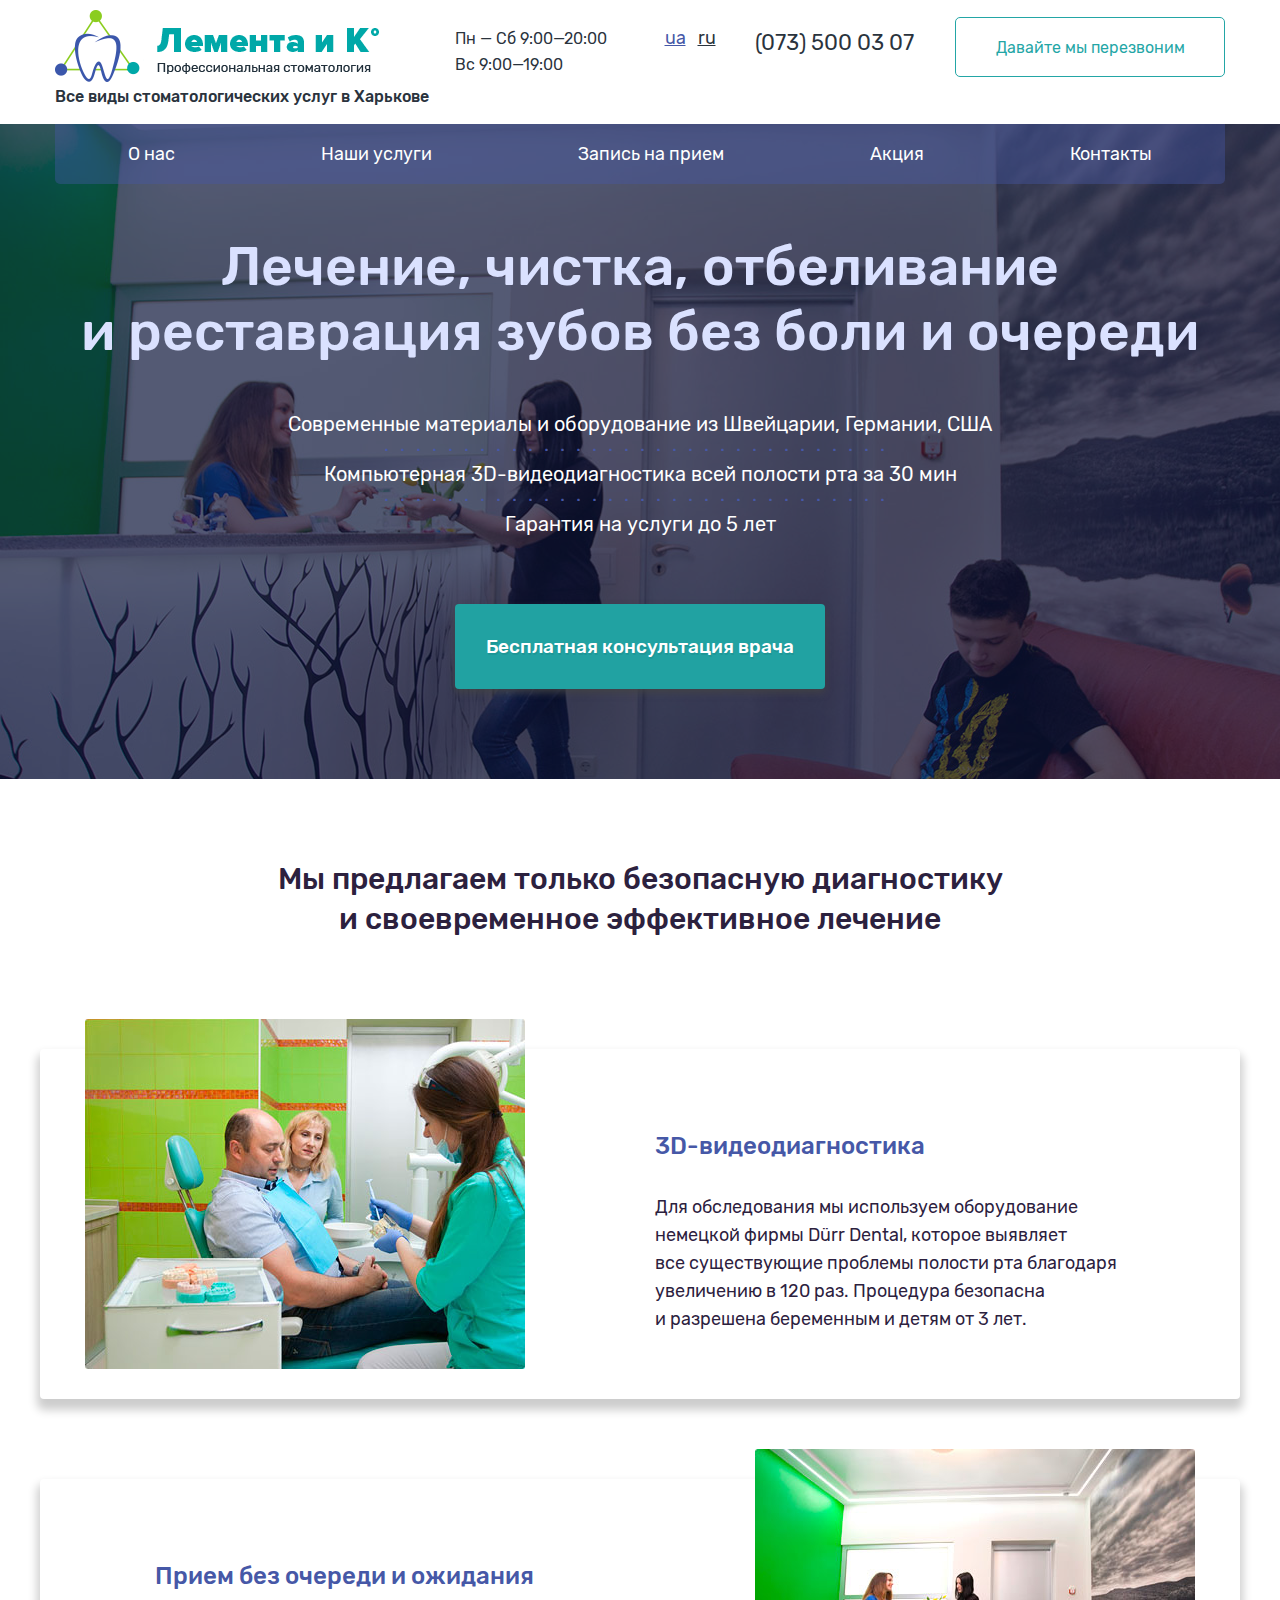
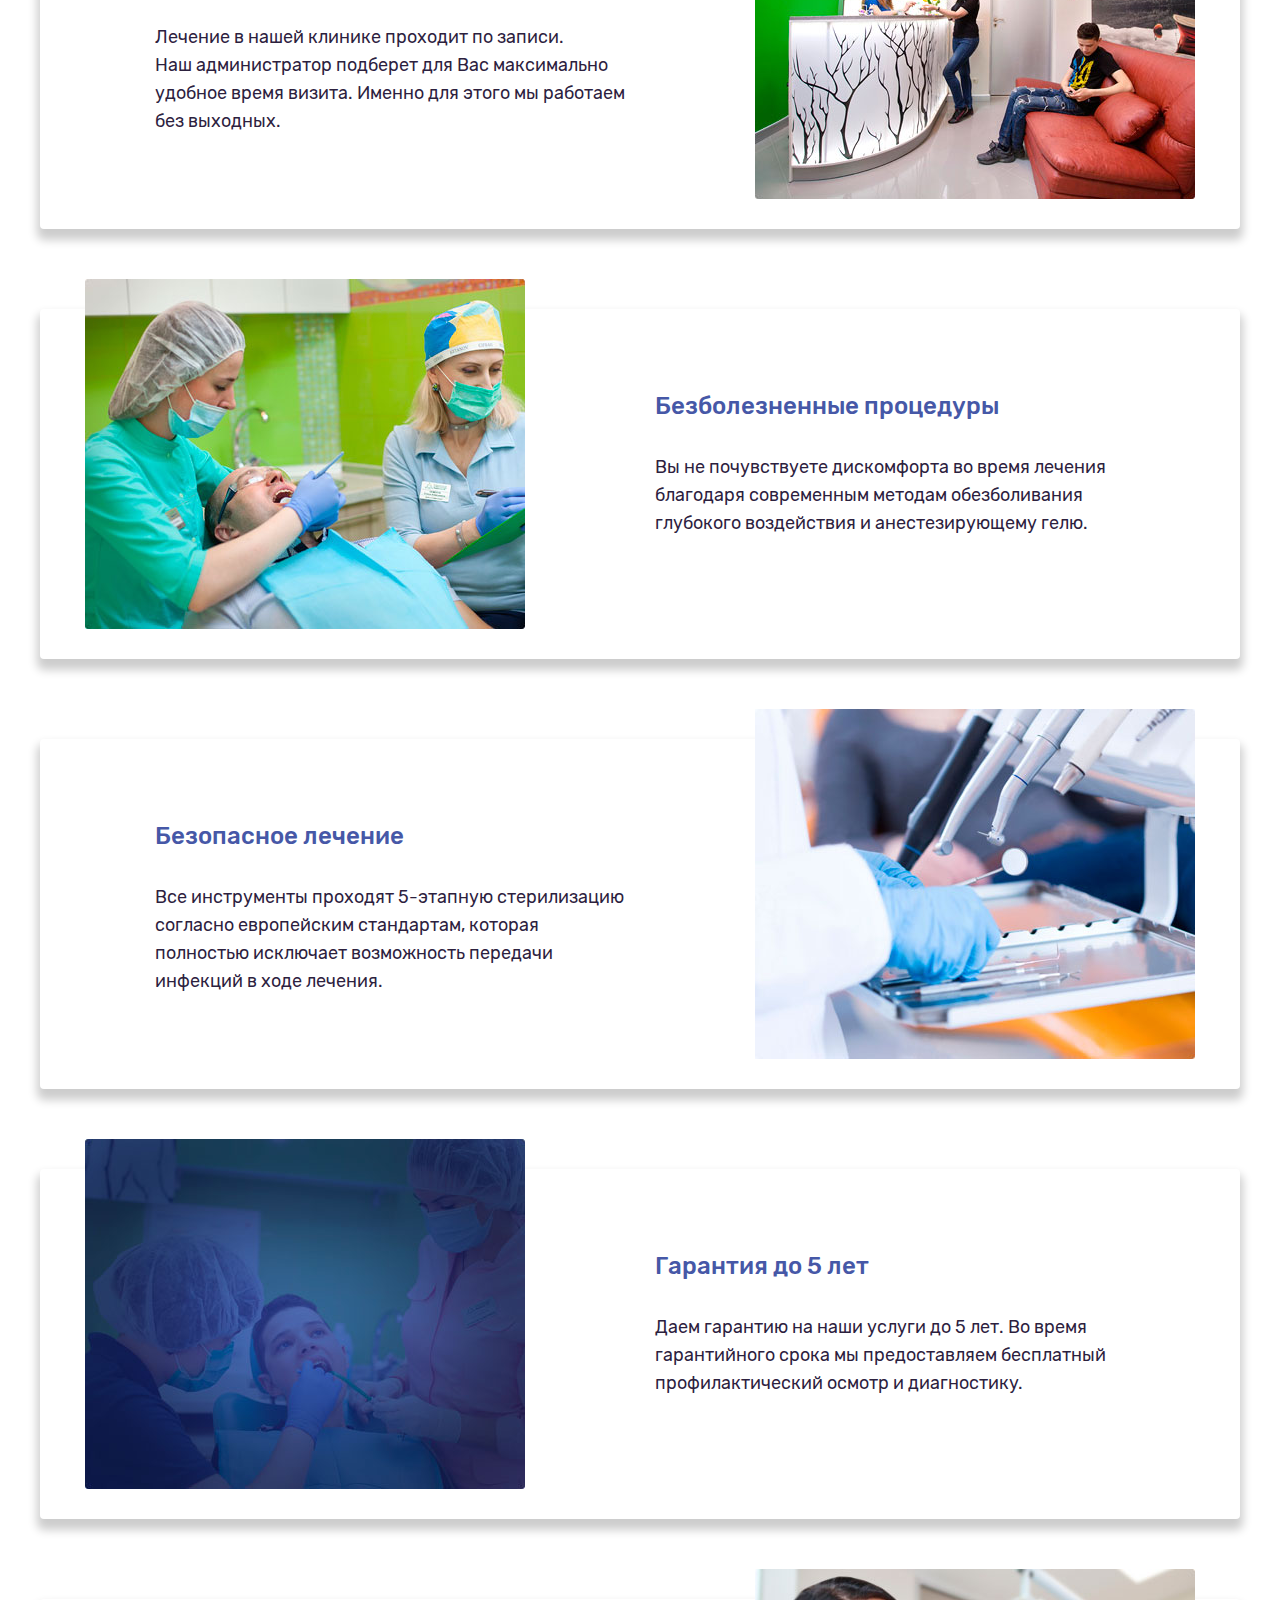
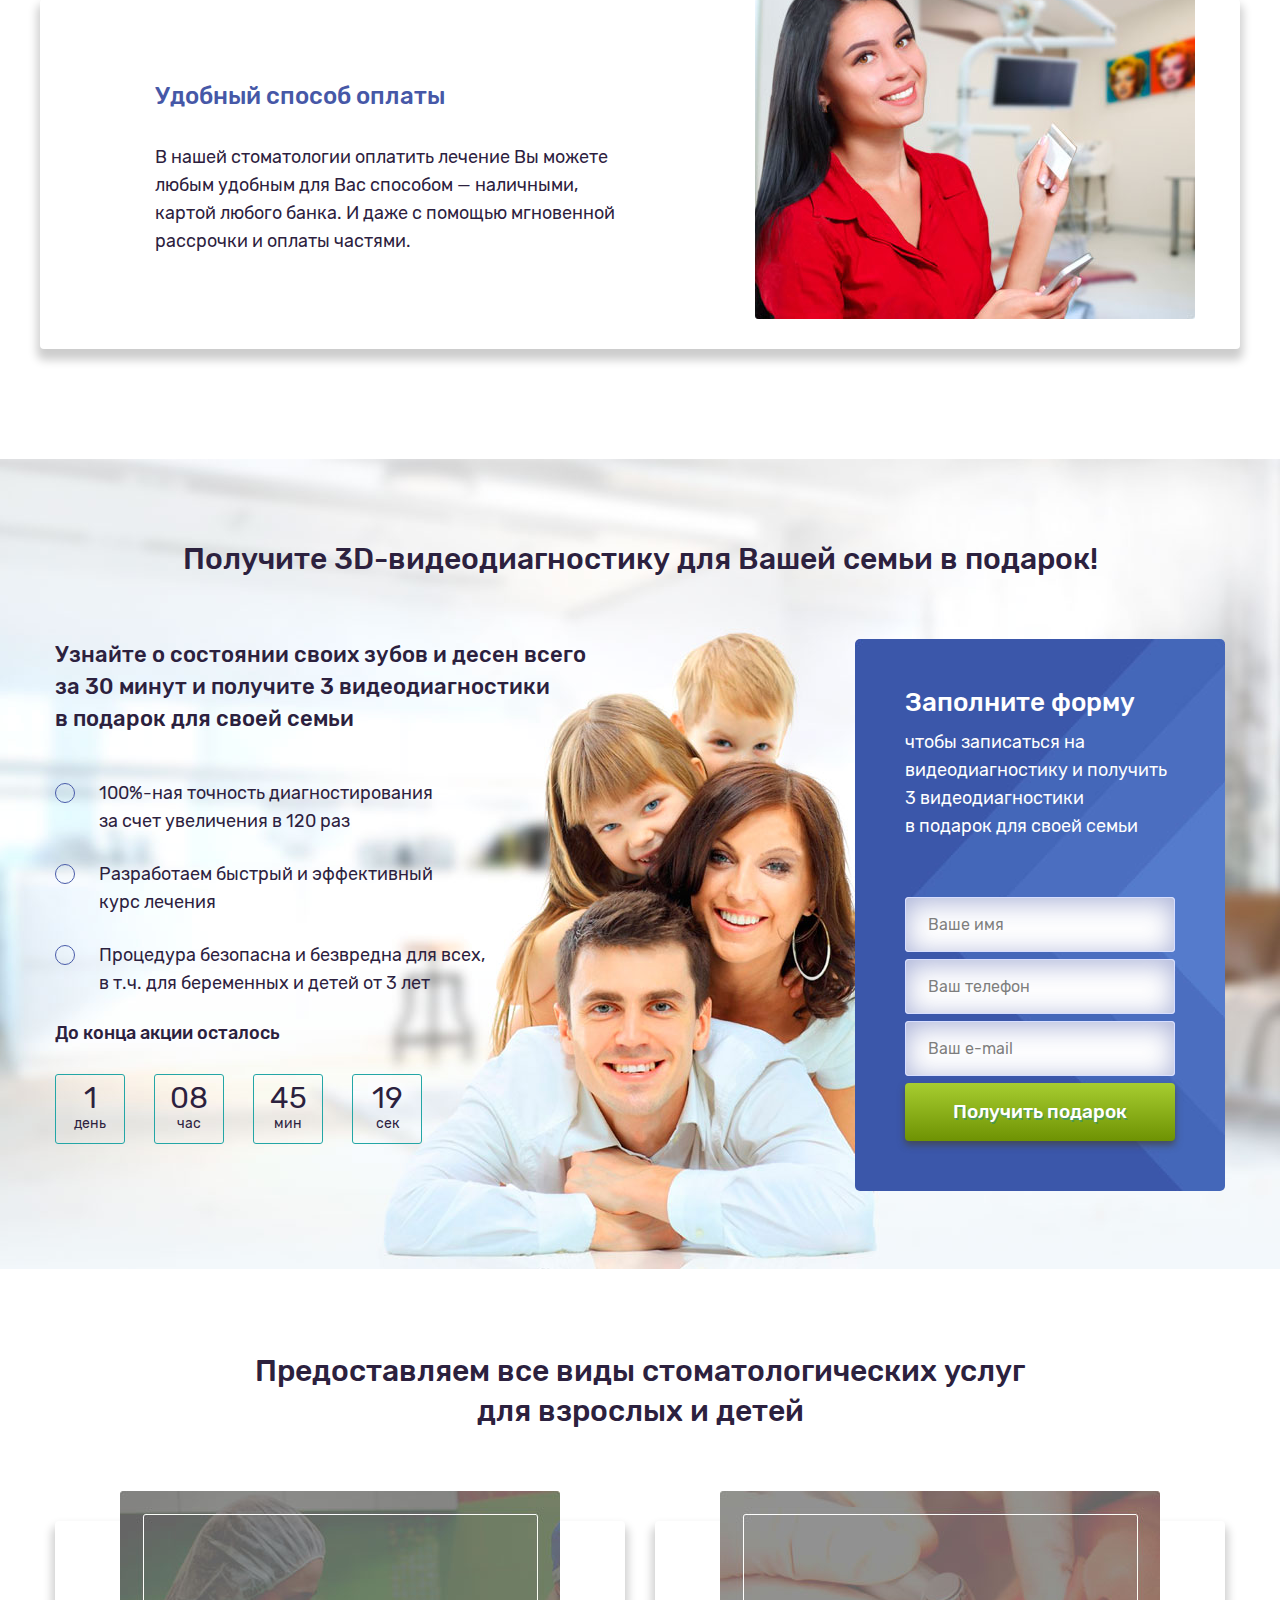
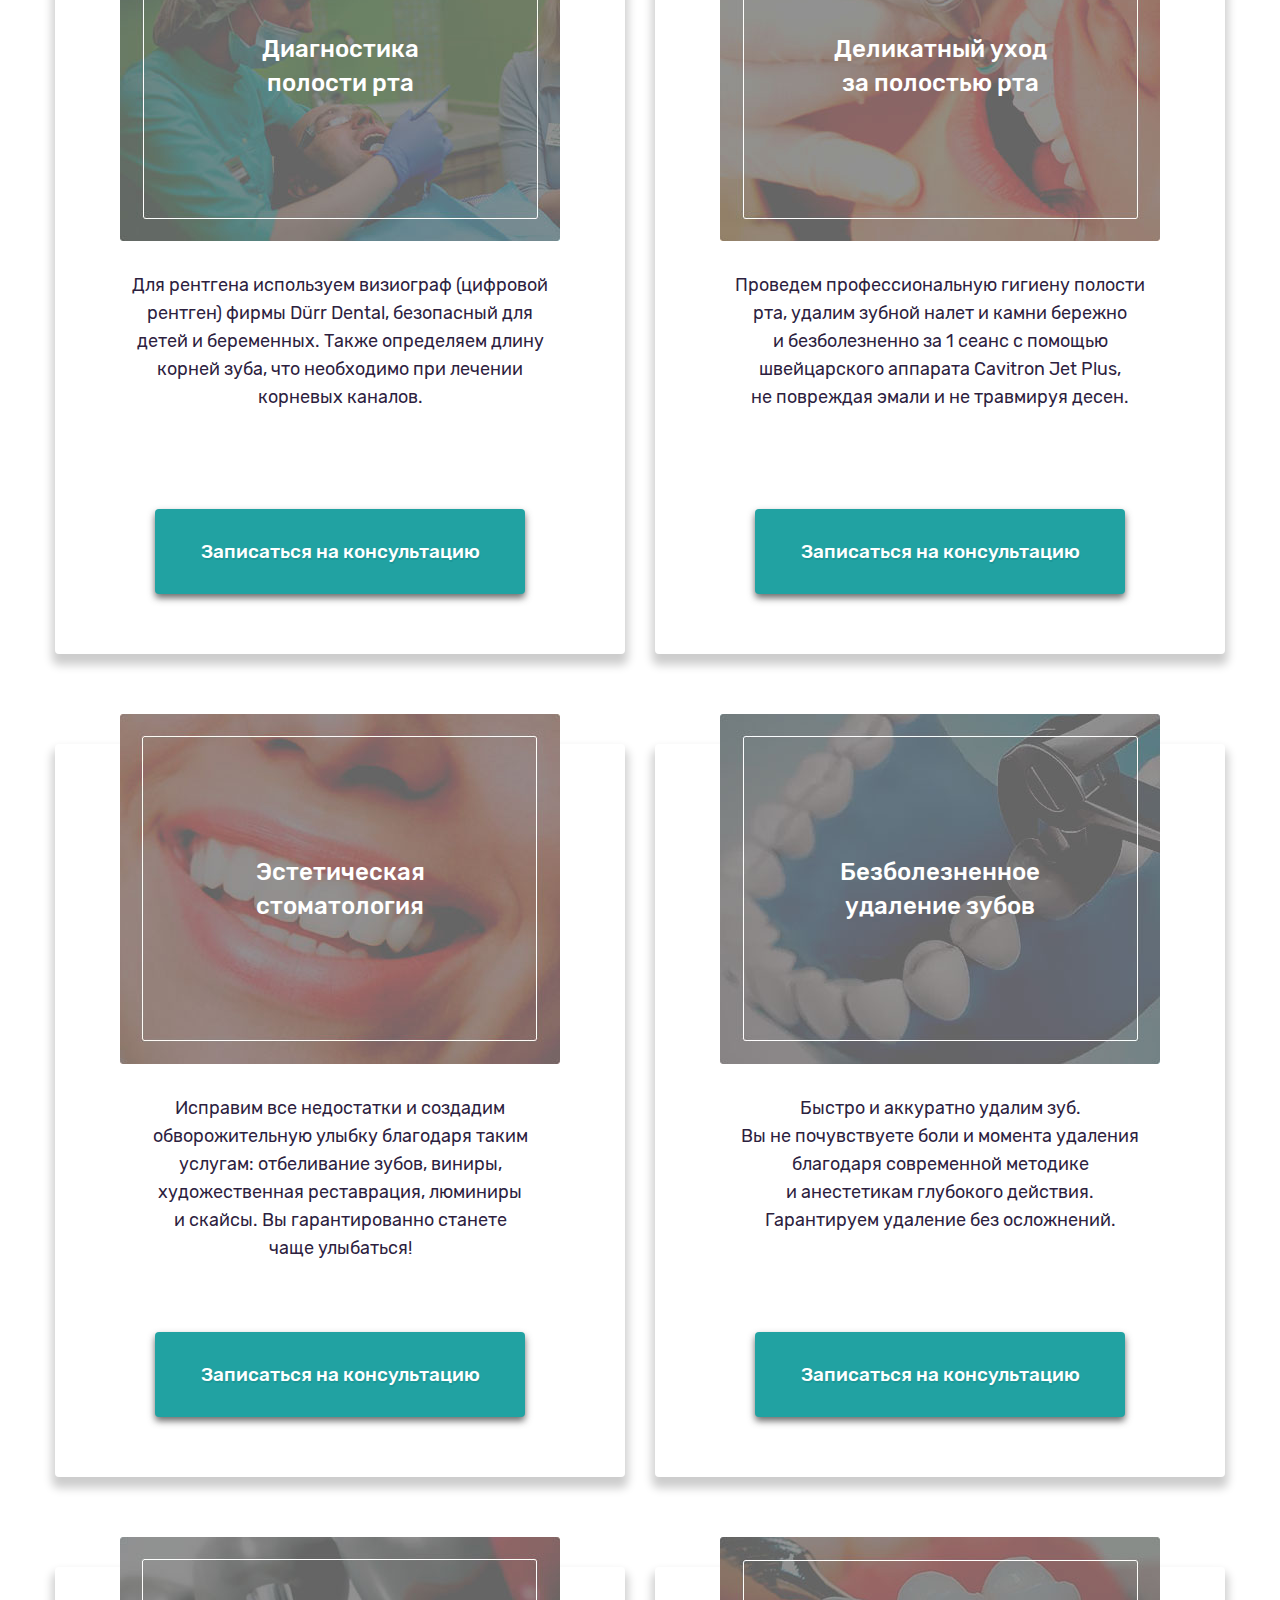
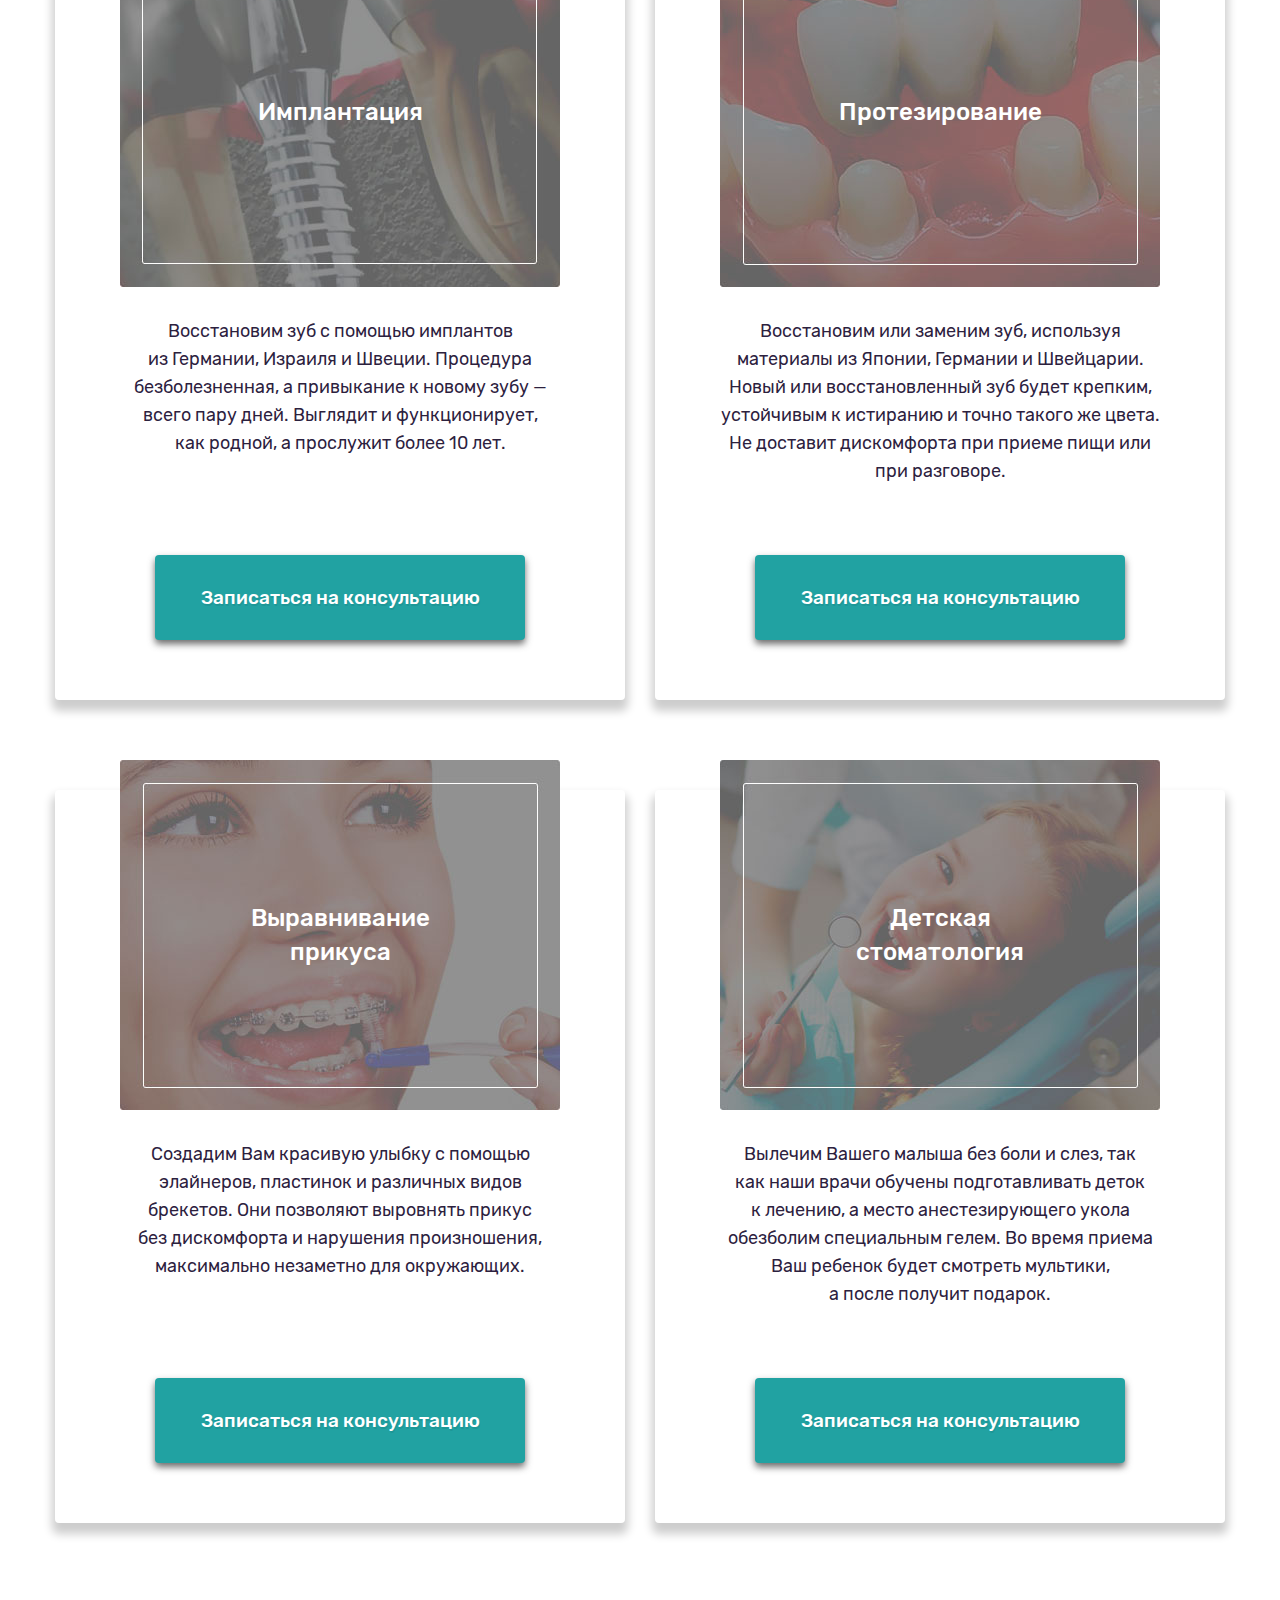
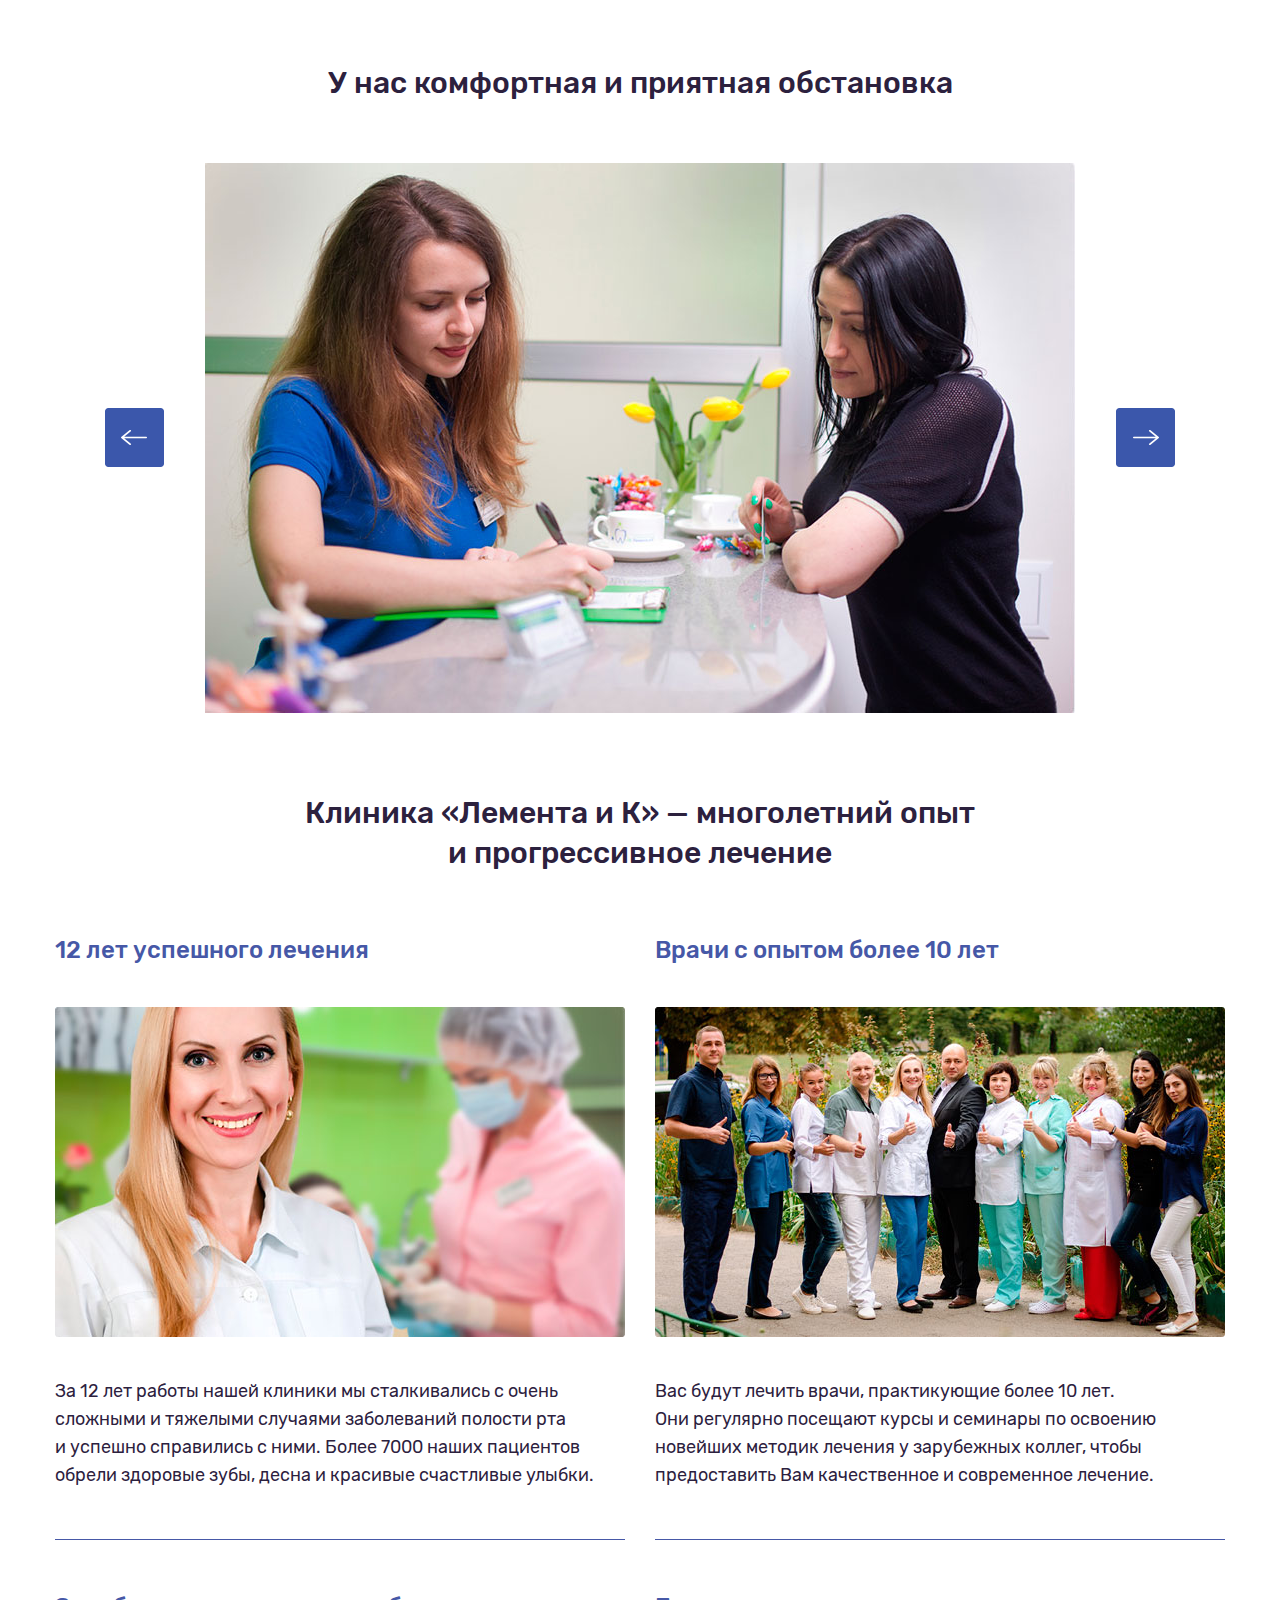
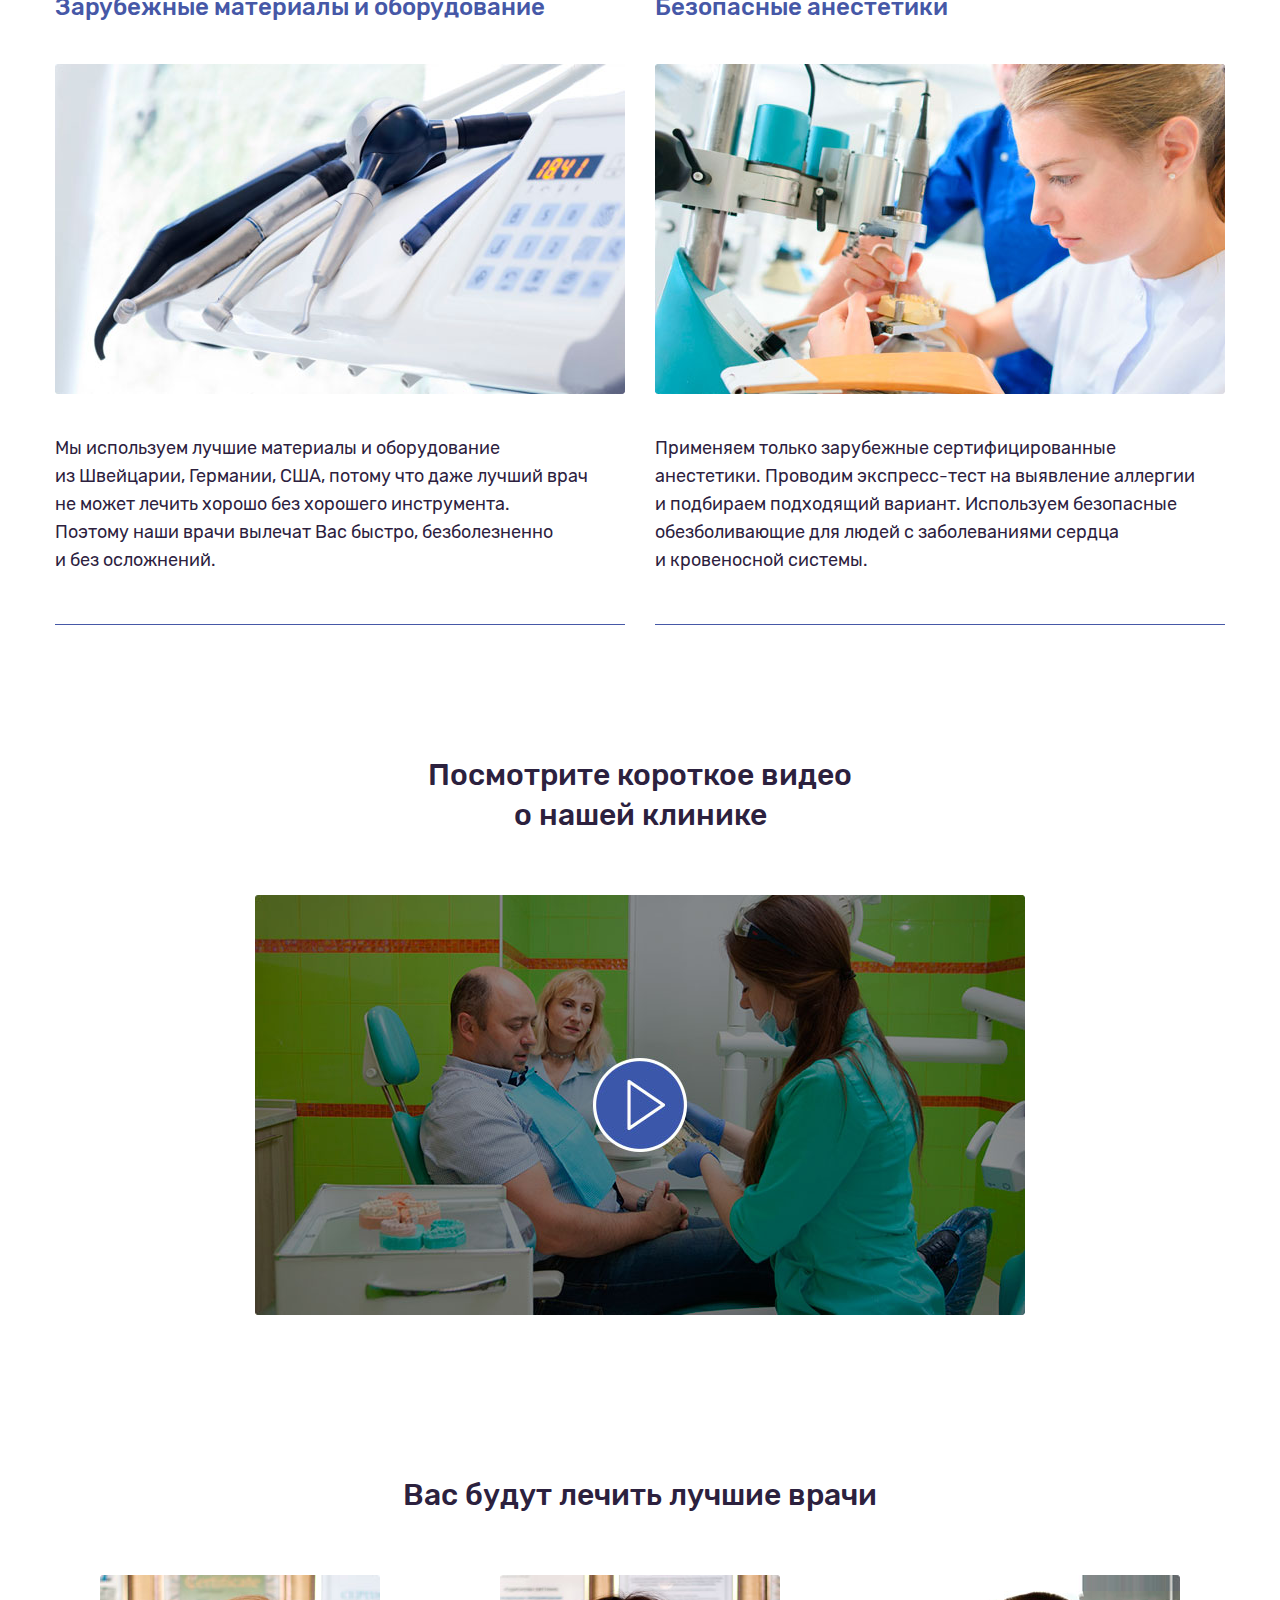
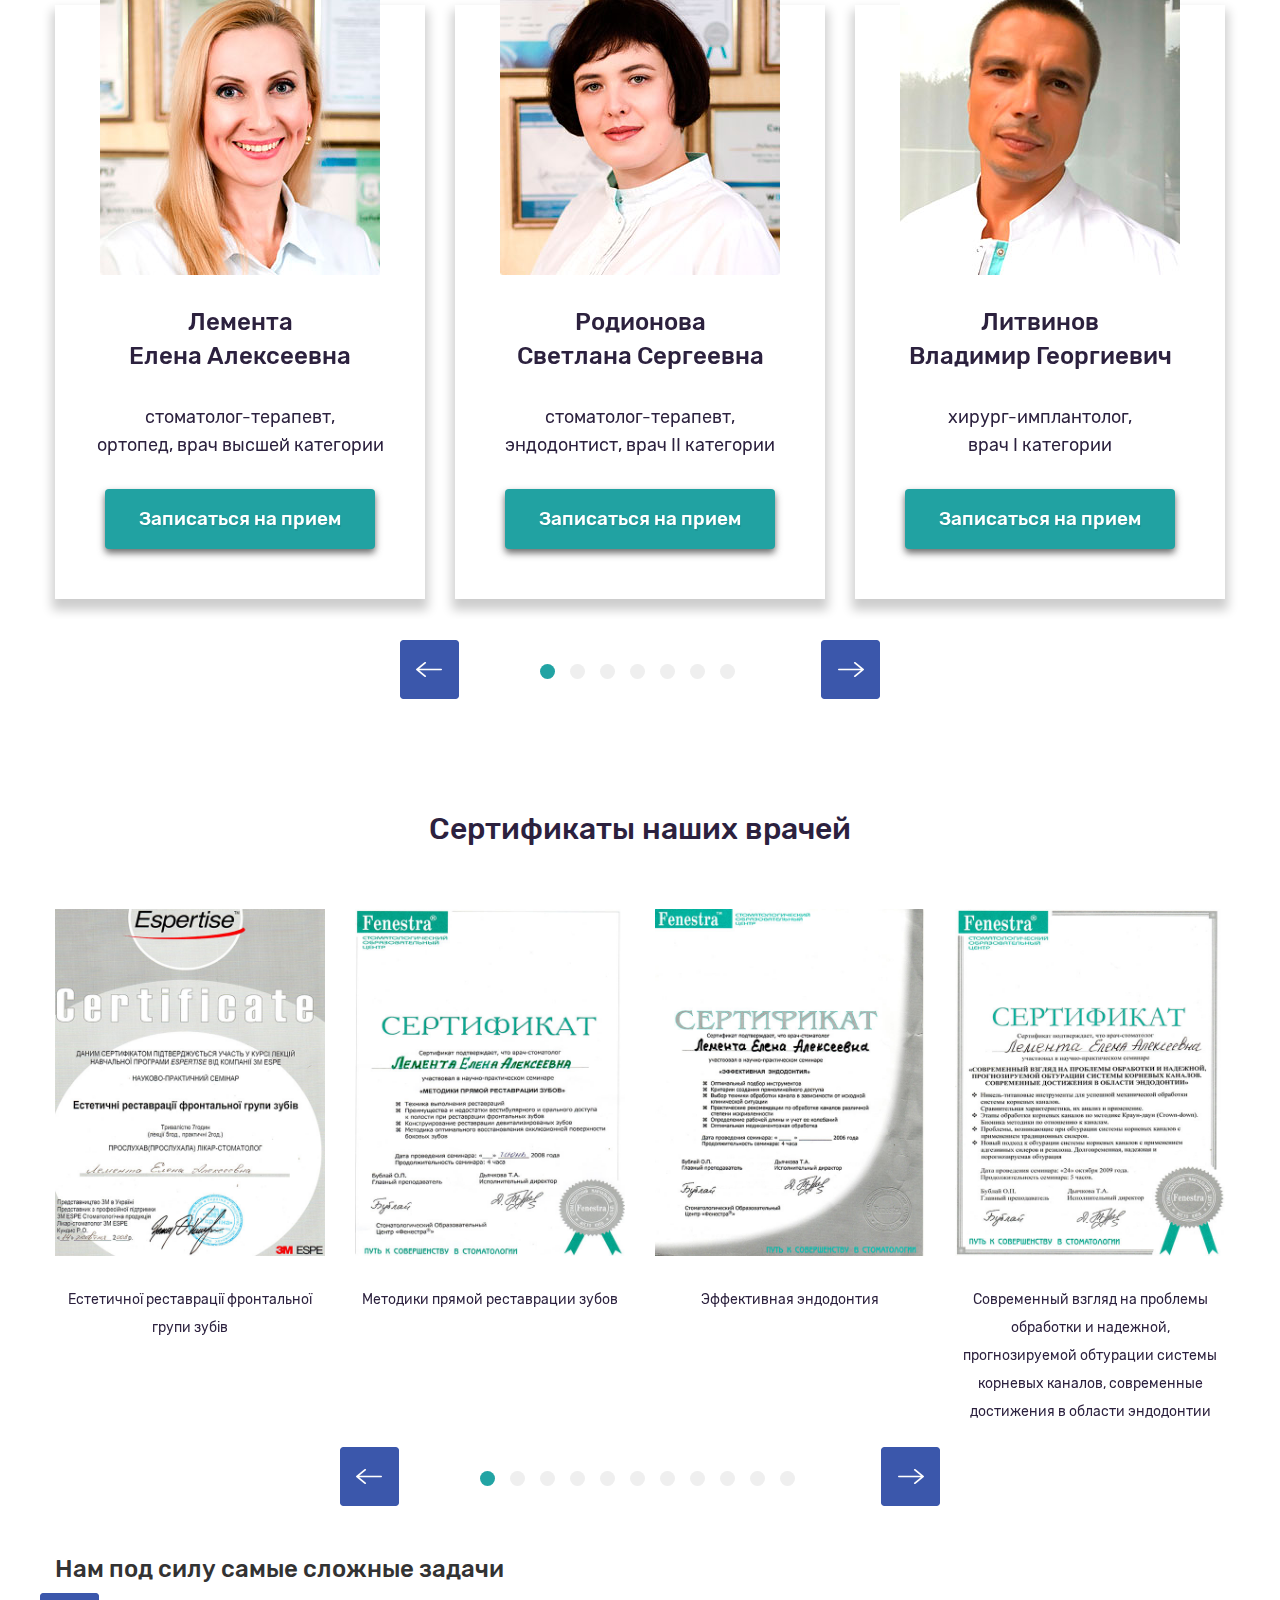
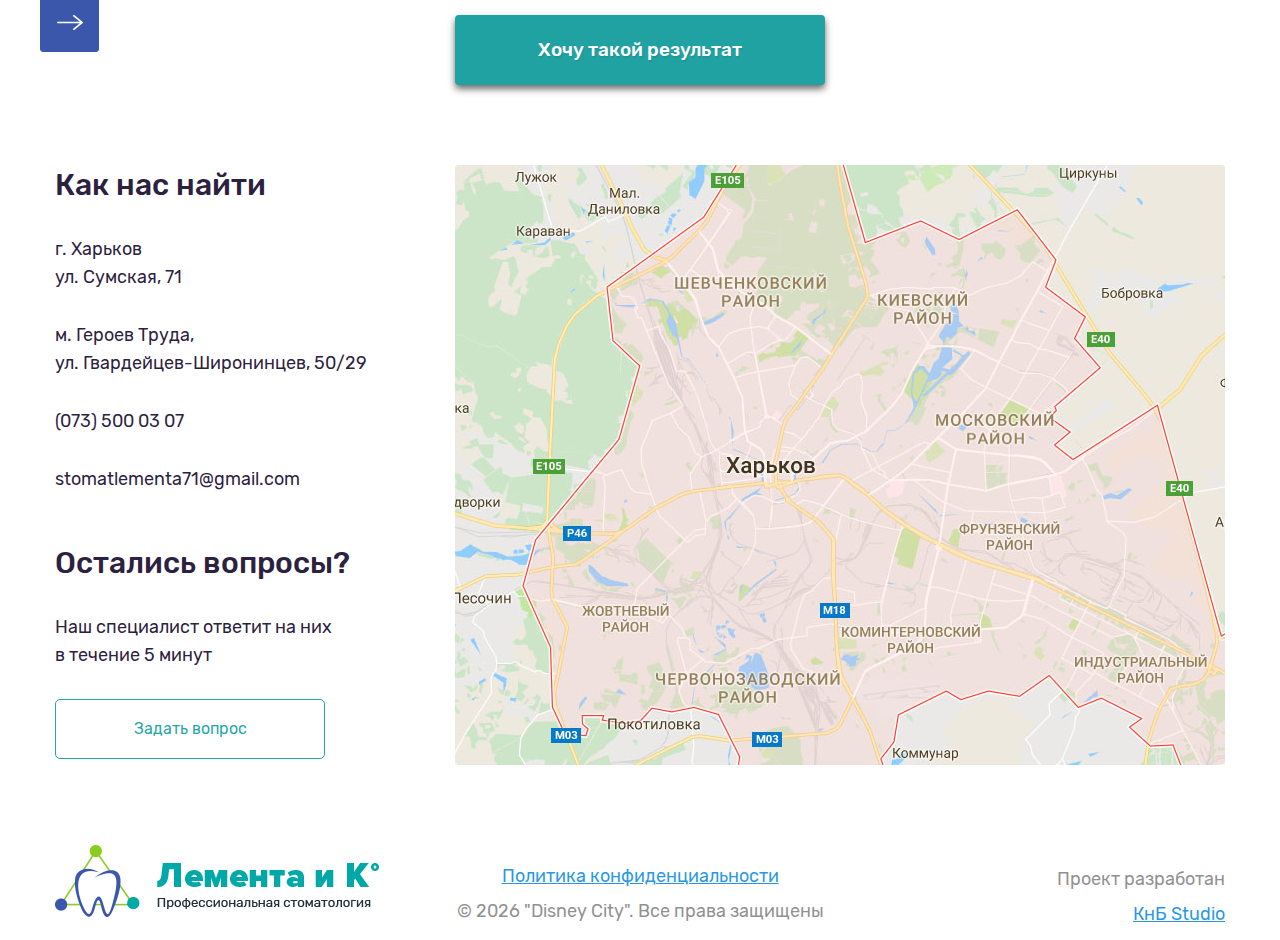
==== index.html @ 36f51f11 "first" ====
<!DOCTYPE html>
<html lang="ru">
<head>
	<meta charset="utf-8" />
	<title>Лемента и К° - Все виды стоматологических услуг в Харькове</title>
	<meta http-equiv="X-UA-Compatible" content="IE=edge" />
	<meta name="viewport" content="width=device-width, initial-scale=1, maximum-scale=1" />
	<link rel="stylesheet" href="libs/bootstrap/css/bootstrap.min.css">
	<link rel="icon" type="image/ico" href="fav.ico" />
	<script src="https://use.fontawesome.com/754c064b29.js"></script>
	<link rel="stylesheet" href="css/main.css" />
	<link rel="stylesheet" href="css/media.css" />
	<link rel="stylesheet" href="css/fonts.css" />
	<link rel="stylesheet" href="libs/animate/animate.min.css" />
	<link rel="stylesheet" href="libs/magnific-popup/magnific-popup.css" />
	<link rel="stylesheet" href="libs/slick/slick.css" />
	<link rel="stylesheet" href="libs/slick/slick-theme.css" />
</head>
<body>
	<!--BEGIN Header-->
	<header>
		<div class="container">
			<div class="row top_head">
				<div class="col-xs-4 col-sm-4 col-md-4 logo">
					<img src="img/logo.png" alt="">
				</div>
				<div class="col-xs-4 col-sm-3 col-md-2 work_time">
					Пн — Сб 9:00—20:00 <br>Вс 9:00—19:00 
				</div>
				<div class="col-sm-2 col-md-1 lang">
					<ul>
						<a href=""><li class="active_lang">ua</li></a>
						<a href=""><li>ru</li></a>
					</ul>
				</div>
				<div class="col-xs-4 col-md-2 col-sm-3 top_phone">
					<a href="tel:+380735000307">(073) 500 03 07</a>
				</div>
				<div class="col-md-3 top_btn hidden-sm hidden-xs">
					<a href="" class="popup"><button>Давайте мы перезвоним</button></a>
				</div>
			</div>
			<div class="row desc">
				<div class="col-md-6">
					Все виды стоматологических услуг в Харькове
				</div>
			</div>
		</div>

	</header>
	<main>
		<video autoplay loop muted src="video.mp4"></video>
		<div class="container">
			<ul class="menu">
				<a class="scroll" href="#offer"><li>О нас</li></a>
				<a class="scroll" href="#kind"><li>Наши услуги</li></a>
				<a class="scroll" href="#doctor"><li>Запись на прием</li></a>
				<a class="scroll" href="#share"><li>Акция</li></a>
				<a class="scroll" href="#contact"><li>Контакты</li></a>
			</ul>
			<div class="main_content">
				<h1>Лечение, чистка, отбеливание <br>и реставрация зубов без боли и очереди</h1>
				<ul class="trigger">
					<li>Современные материалы и оборудование из Швейцарии, Германии, США</li>
					<li>Компьютерная 3D-видеодиагностика всей полости рта за 30 мин</li>
					<li>Гарантия на услуги до 5 лет</li>
				</ul>
				<a href="#mainFormWrapper" class="main_form popup"><button class="main_btn">Бесплатная консультация врача</button></a>
			</div>
		</div>
	</main>

	<section id="offer" class="offer">
		<div class="container">
			<h3>Мы предлагаем только безопасную диагностику <br>и своевременное эффективное лечение</h3>
			<div class="row left_pict">
				<div class="col-sm-6 col-lg-5 offer_pict">
					<img src="img/offer_1.jpg" alt="">
				</div>
				<div class="col-sm-6 col-lg-5 col-lg-offset-1">
					<h4>3D-видеодиагностика</h4>
					<p>Для обследования мы используем оборудование немецкой фирмы Dürr Dental, которое выявляет <br>все существующие проблемы полости рта благодаря увеличению в 120 раз. Процедура безопасна <br>и разрешена беременным и детям от 3 лет.</p>
				</div>
			</div>
			<div class="row right_pict">
				<div class="col-sm-6 col-sm-push-6 col-sm-6 col-lg-5 col-lg-push-7 offer_pict">
					<img src="img/offer_2.jpg" alt="">
				</div>
				<div class="col-sm-6 col-sm-pull-6 col-lg-5 col-lg-pull-5 col-lg-offset-1">
					<h4>Прием без очереди и ожидания</h4>
					<p>Лечение в нашей клинике проходит по записи. <br>Наш администратор подберет для Вас максимально удобное время визита. Именно для этого мы работаем без выходных.</p>
				</div>
			</div>
			<div class="row left_pict">
				<div class="col-sm-6 col-lg-5 offer_pict">
					<img src="img/offer_3.jpg" alt="">
				</div>
				<div class="col-sm-6 col-lg-5 col-lg-offset-1">
					<h4>Безболезненные процедуры</h4>
					<p>Вы не почувствуете дискомфорта во время лечения благодаря современным методам обезболивания глубокого воздействия и анестезирующему гелю.</p>
				</div>
			</div>
			<div class="row right_pict">
				<div class="col-sm-6 col-sm-push-6 col-lg-5 col-lg-push-7 offer_pict">
					<img src="img/offer_4.jpg" alt="">
				</div>
				<div class="col-sm-6 col-sm-pull-6 col-lg-5 col-lg-pull-5 col-lg-offset-1">
					<h4>Безопасное лечение</h4>
					<p>Все инструменты проходят 5-этапную стерилизацию согласно европейским стандартам, которая полностью исключает возможность передачи инфекций в ходе лечения.</p>
				</div>
			</div>
			<div class="row left_pict">
				<div class="col-sm-6 col-lg-5 offer_pict">
					<img src="img/offer_5.jpg" alt="">
				</div>
				<div class="col-sm-6 col-lg-5 col-lg-offset-1">
					<h4>Гарантия до 5 лет</h4>
					<p>Даем гарантию на наши услуги до 5 лет. Во время гарантийного срока мы предоставляем бесплатный профилактический осмотр и диагностику.</p>
				</div>
			</div>
			<div class="row right_pict">
				<div class="col-sm-6 col-sm-push-6 col-lg-5 col-lg-push-7 offer_pict">
					<img src="img/offer_6.jpg" alt="">
				</div>
				<div class="col-sm-6 col-sm-pull-6 col-lg-5 col-lg-pull-5 col-lg-offset-1">
					<h4>Удобный способ оплаты</h4>
					<p>В нашей стоматологии оплатить лечение Вы можете любым удобным для Вас способом — наличными, картой любого банка. И даже с помощью мгновенной рассрочки и оплаты частями.</p>
				</div>
			</div>
		</div>
	</section>

	<section id="share" class="share">
		<div class="container">
			<h3>Получите 3D-видеодиагностику для Вашей семьи в подарок!</h3>
			<div class="row">
				<div class="col-md-6 left_form">
					<p class="share_head">Узнайте о состоянии своих зубов и десен всего <br>за 30 минут и получите 3 видеодиагностики <br>в подарок для своей семьи</p>
					<ul>
						<li>100%-ная точность диагностирования <br>за счет увеличения в 120 раз</li>
						<li>Разработаем быстрый и эффективный <br>курс лечения</li>
						<li>Процедура безопасна и безвредна для всех, <br>в т.ч. для беременных и детей от 3 лет</li>
					</ul>
					<span class="counter_header">До конца акции осталось</span>
					<!-- <div class="counter_desktop hidden-sm hidden-xs">
						<script src="http://megatimer.ru/s/4831eac850d5a05e0f54c5df52b7be4e.js"></script>
					</div>
					<div class="counter_mobile hidden-md hidden-lg">
						<script src="http://megatimer.ru/s/e3e92cdd32fdc5523bb158ba42277057.js"></script>
					</div> -->
					<div class="timer">
                        <span class="timer__item">
                            <span id="days" class="big-numb-time"></span><br>
                        <span class="timer-text">день</span>
                        </span>
                        <span class="timer-col timer__item">
                             <span id="hours" class="big-numb-time"></span><br>
                        <span class="timer-text">час</span>
                        </span>
                        <span class="timer-col timer__item">
                            <span id="minutes" class="big-numb-time"></span><br>
                        <span class="timer-text">мин</span>
                        </span>
                        <span class="timer-col timer__item">
                            <span id="seconds" class="big-numb-time"></span><br>
                        <span class="timer-text">сек</span>
                        </span>
                    </div>
				</div>
				<div class="col-md-6 col-lg-offset-2 col-lg-4 hidden-sm hidden-xs">
					<div id="topFormMobile" class="form_wrapper">
						<h6>Заполните форму</h6>
						<p>чтобы записаться на видеодиагностику и получить 3 видеодиагностики <br>
в подарок для своей семьи</p>
						<form method="post" class="form" id="topForm" action="mail.php">
							<input type="hidden" name="whatform" value="Форма - Давайте мы перезвоним" />
							<input type="text" name="name" placeholder="Ваше имя" />
							<input type="tel" name="phone" class="phone" placeholder="Ваш телефон" />
							<input type="email" name="email" placeholder="Ваш e-mail" />
							<button class="main_btn2">Получить подарок</button>
						</form>
					</div>
				</div>
				<a href="#topFormMobile" class="popup hidden-md hidden-lg"><button class="mob main_btn2">Получить подарок</button></a>
			</div>
		</div>
	</section>

	<section id="kind" class="kind">
		<div class="container">
			<h3>Предоставляем все виды стоматологических услуг <br>для взрослых и детей</h3>
			<div class="row">
				<div class="col-sm-6">
					<div class="kind_item">
						<div class="img_wrapper">
							<h4><span>Диагностика <br>полости рта</span></h4>
							<img src="img/kind_1.jpg" alt="">
						</div>
						<p>Для рентгена используем визиограф (цифровой рентген) фирмы Dürr Dental, безопасный для детей и беременных. Также определяем длину корней зуба, что необходимо при лечении корневых каналов.</p>
						<a href="#kind1FormWrapper" class="popup"><button class="main_btn">Записаться на консультацию</button></a>
					</div>
				</div>
				<div class="col-sm-6">
					<div class="kind_item">
						<div class="img_wrapper">
							<h4><span>Деликатный уход <br>за полостью рта</span></h4>
							<img src="img/kind_2.jpg" alt="">
						</div>
						<p>Проведем профессиональную гигиену полости рта, удалим зубной налет и камни бережно <br>и безболезненно за 1 сеанс с помощью швейцарского аппарата Cavitron Jet Plus, <br>не повреждая эмали и не травмируя десен.</p>
						<a href="#kind2#kind1FormWrapperFormWrapper" class="popup"><button class="main_btn">Записаться на консультацию</button></a>
					</div>
				</div>
			</div>
			<div class="row">
				<div class="col-sm-6">
					<div class="kind_item">
						<div class="img_wrapper">
							<h4><span>Эстетическая <br>стоматология</span></h4>
							<img src="img/kind_3.jpg" alt="">
						</div>
						<p>Исправим все недостатки и создадим обворожительную улыбку благодаря таким услугам: отбеливание зубов, виниры, художественная реставрация, люминиры <br>и скайсы. Вы гарантированно станете <br>чаще улыбаться!</p>
						<a href="#kind3FormWrapper" class="popup"><button class="main_btn">Записаться на консультацию</button></a>
					</div>
				</div>
				<div class="col-sm-6">
					<div class="kind_item">
						<div class="img_wrapper">
							<h4><span>Безболезненное <br>удаление зубов</span></h4>
							<img src="img/kind_4.jpg" alt="">
						</div>
						<p>Быстро и аккуратно удалим зуб. <br>Вы не почувствуете боли и момента удаления благодаря современной методике <br>и анестетикам глубокого действия. <br>Гарантируем удаление без осложнений.</p>
						<a href="#kind4FormWrapper" class="popup"><button class="main_btn">Записаться на консультацию</button></a>
					</div>
				</div>
			</div>
			<div class="row">
				<div class="col-sm-6">
					<div class="kind_item">
						<div class="img_wrapper">
							<h4><span>Имплантация</span></h4>
							<img src="img/kind_5.jpg" alt="">
						</div>
						<p>Восстановим зуб с помощью имплантов <br>из Германии, Израиля и Швеции. Процедура безболезненная, а привыкание к новому зубу — всего пару дней. Выглядит и функционирует, <br>как родной, а прослужит более 10 лет.</p>
						<a href="#kind5FormWrapper" class="popup"><button class="main_btn">Записаться на консультацию</button></a>
					</div>
				</div>
				<div class="col-sm-6">
					<div class="kind_item">
						<div class="img_wrapper">
							<h4><span>Протезирование</span></h4>
							<img src="img/kind_6.jpg" alt="">
						</div>
						<p>Восстановим или заменим зуб, используя материалы
из Японии, Германии и Швейцарии. Новый или восстановленный зуб будет крепким, устойчивым
к истиранию и точно такого же цвета. Не доставит дискомфорта при приеме пищи или при разговоре.</p>
						<a href="#kind6FormWrapper" class="popup"><button class="main_btn">Записаться на консультацию</button></a>
					</div>
				</div>
			</div>
			<div class="row">
				<div class="col-sm-6">
					<div class="kind_item">
						<div class="img_wrapper">
							<h4><span>Выравнивание <br>прикуса</span></h4>
							<img src="img/kind_7.jpg" alt="">
						</div>
						<p>Создадим Вам красивую улыбку с помощью элайнеров, пластинок и различных видов брекетов. Они позволяют выровнять прикус <br>без дискомфорта и нарушения произношения, максимально незаметно для окружающих.</p>
						<a href="#kind7FormWrapper" class="popup"><button class="main_btn">Записаться на консультацию</button></a>
					</div>
				</div>
				<div class="col-sm-6">
					<div class="kind_item">
						<div class="img_wrapper">
							<h4><span>Детская <br>стоматология</span></h4>
							<img src="img/kind_8.jpg" alt="">
						</div>
						<p>Вылечим Вашего малыша без боли и слез, так <br>как наши врачи обучены подготавливать деток <br>к лечению, а место анестезирующего укола обезболим специальным гелем. Во время приема Ваш ребенок будет смотреть мультики, <br>а после получит подарок.</p>
						<a href="#kind8FormWrapper" class="popup"><button class="main_btn">Записаться на консультацию</button></a>
					</div>
				</div>
			</div>
		</div>
	</section>
	
	<section class="photo">
		<div class="container">
			<h3>У нас комфортная и приятная обстановка</h3>
				<div class="slider_wrapper">
					<div class="prev photo_prev"></div>
					<div class="next photo_next"></div>
					<div class="photo_slider">
						<div class="photo_item">
							<img src="img/photo_1.jpg" alt="">
						</div>
						<div class="photo_item">
							<img src="img/photo_1.jpg" alt="">
						</div>
					</div>
				</div>
		</div>
	</section>

	<section class="exp">
		<div class="container">
			<h3>Клиника «Лемента и К» — многолетний опыт <br>и прогрессивное лечение</h3>
			<div class="row">
				<div class="col-sm-6">
					<div class="exp_item">
						<h4>12 лет успешного лечения</h4>
						<img src="img/exp_1.jpg" alt="">
						<p>За 12 лет работы нашей клиники мы сталкивались с очень сложными и тяжелыми случаями заболеваний полости рта <br>и успешно справились с ними. Более 7000 наших пациентов обрели здоровые зубы, десна и красивые счастливые улыбки.</p>
					</div>
				</div>
				<div class="col-sm-6">
					<div class="exp_item">
						<h4>Врачи с опытом более 10 лет</h4>
						<img src="img/exp_2.jpg" alt="">
						<p>Вас будут лечить врачи, практикующие более 10 лет. <br>Они регулярно посещают курсы и семинары по освоению новейших методик лечения у зарубежных коллег, чтобы предоставить Вам качественное и современное лечение.</p>
					</div>
				</div>
			</div>
			<div class="row">
				<div class="col-sm-6">
					<div class="exp_item">
						<h4>Зарубежные материалы и оборудование</h4>
						<img src="img/exp_3.jpg" alt="">
						<p>Мы используем лучшие материалы и оборудование <br>из Швейцарии, Германии, США, потому что даже лучший врач <br>не может лечить хорошо без хорошего инструмента. <br>Поэтому наши врачи вылечат Вас быстро, безболезненно <br>и без осложнений.</p>
					</div>
				</div>
				<div class="col-sm-6">
					<div class="exp_item">
						<h4>Безопасные анестетики</h4>
						<img src="img/exp_4.jpg" alt="">
						<p>Применяем только зарубежные сертифицированные анестетики. Проводим экспресс-тест на выявление аллергии <br>и подбираем подходящий вариант. Используем безопасные обезболивающие для людей с заболеваниями сердца <br>и кровеносной системы.</p>
					</div>
				</div>
			</div>
		</div>
	</section>

	<section class="video">
		<div class="container">
			<h3>Посмотрите короткое видео <br>о нашей клинике</h3>
			<img src="img/video.jpg" alt="">
		</div>
	</section>

	<section id="doctor" class="doctor">
		<div class="container">
			<h3>Вас будут лечить лучшие врачи</h3>
			<div class="row">
				<div class="slider_wrapper">
					<div class="prev doctor_prev"></div>
					<div class="next doctor_next"></div>
					<div class="doctor_slider">
						<div class="col-sm-4">
							<div class="doctor_item">
								<img src="img/doctor_1.jpg" alt="">
								<h4>Лемента <br>Елена Алексеевна</h4>
								<p>стоматолог-терапевт, <br>ортопед, врач высшей категории</p>
								<a href="#doctor1FormWrapper" class="popup"><button class="main_btn">Записаться на прием</button></a>
							</div>
						</div>
						<div class="col-sm-4">
							<div class="doctor_item">
								<img src="img/doctor_2.jpg" alt="">
								<h4>Родионова <br>Светлана Сергеевна</h4>
								<p>стоматолог-терапевт, <br>эндодонтист, врач II категории</p>
								<a href="#doctor2FormWrapper" class="popup"><button class="main_btn">Записаться на прием</button></a>
							</div>
						</div>
						<div class="col-sm-4">
							<div class="doctor_item">
								<img src="img/doctor_3.jpg" alt="">
								<h4>Литвинов <br>Владимир Георгиевич</h4>
								<p>хирург-имплантолог, <br>врач I категории</p>
								<a href="#doctor3FormWrapper" class="popup"><button class="main_btn">Записаться на прием</button></a>
							</div>
						</div>
						<div class="col-sm-4">
							<div class="doctor_item">
								<img src="img/doctor_4.jpg" alt="">
								<h4>Безруков <br>Сергей Александрович</h4>
								<p>?????????????</p>
								<a href="#doctor4FormWrapper" class="popup"><button class="main_btn">Записаться на прием</button></a>
							</div>
						</div>
						<div class="col-sm-4">
							<div class="doctor_item">
								<img src="img/doctor_5.jpg" alt="">
								<h4>Арлачев <br>Владислав Валериевич</h4>
								<p>?????????????</p>
								<a href="#doctor5FormWrapper" class="popup"><button class="main_btn">Записаться на прием</button></a>
							</div>
						</div>
						<div class="col-sm-4">
							<div class="doctor_item">
								<img src="img/doctor_6.jpg" alt="">
								<h4>Маенко <br>Алина Викторовна</h4>
								<p>?????????????</p>
								<a href="#doctor6FormWrapper" class="popup"><button class="main_btn">Записаться на прием</button></a>
							</div>
						</div>
						<div class="col-sm-4">
							<div class="doctor_item">
								<img src="img/doctor_7.jpg" alt="">
								<h4>Скейк <br>Хайдар</h4>
								<p>?????????????</p>
								<a href="#doctor7FormWrapper" class="popup"><button class="main_btn">Записаться на прием</button></a>
							</div>
						</div>
					</div>
				</div>
			</div>
		</div>
	</section>

	<section class="cert">
		<div class="container">
			<h3>Сертификаты наших врачей</h3>
			<div class="row">
				<div class="slider_wrapper">
					<div class="prev cert_prev"></div>
					<div class="next cert_next"></div>
					<div class="cert_slider">
						<div class="col-sm-3">
							<a class="photo_popup" href="img/cert_5.jpg"><img src="img/cert_5.jpg" alt=""></a>
							<p>Естетичної реставрації фронтальної групи зубів</p>
						</div>
						<div class="col-sm-3">
							<a class="photo_popup" href="img/cert_6.jpg"><img src="img/cert_6.jpg" alt=""></a>
							<p>Методики прямой реставрации зубов</p>
						</div>
						<div class="col-sm-3">
							<a class="photo_popup" href="img/cert_7.jpg"><img src="img/cert_7.jpg" alt=""></a>
							<p>Эффективная эндодонтия</p>
						</div>
						<div class="col-sm-3">
							<a class="photo_popup" href="img/cert_8.jpg"><img src="img/cert_8.jpg" alt=""></a>
							<p>Современный взгляд на проблемы обработки и надежной,
прогнозируемой обтурации системы корневых каналов,
современные достижения в области эндодонтии</p>
						</div>
						<div class="col-sm-3">
							<a class="photo_popup" href="img/cert_9.jpg"><img src="img/cert_9.jpg" alt=""></a>
							<p>"Естетичні реставрації фронтальної групи зубів"
"Клінічні техніки відновлення фронтальної группи зубів
прямими реставраціями"</p>
						</div>
						<div class="col-sm-3">
							<a class="photo_popup" href="img/cert_10.jpg"><img src="img/cert_10.jpg" alt=""></a>
							<p>Восстановление остутствующих зубов адгезивными
мостовидными конструкциями</p>
						</div>
						<div class="col-sm-3">
							<a class="photo_popup" href="img/cert_11.jpg"><img src="img/cert_11.jpg" alt=""></a>
							<p>Правильное препарирование</p>
						</div>
						<div class="col-sm-3">
							<a class="photo_popup" href="img/cert_1.jpg"><img src="img/cert_1.jpg" alt=""></a>
							<p>Світ реставраційних технологій 3M ESPE. Клінічні техніки
відновлення зубів прямими реставраціями</p>
						</div>
						<div class="col-sm-3">
							<a class="photo_popup" href="img/cert_2.jpg"><img src="img/cert_2.jpg" alt=""></a>
							<p>Протезування повними коронками</p>
						</div>
						<div class="col-sm-3">
							<a class="photo_popup" href="img/cert_3.jpg"><img src="img/cert_3.jpg" alt=""></a>
							<p>Правильное препарирование</p>
						</div>
						<div class="col-sm-3">
							<a class="photo_popup" href="img/cert_4.jpg"><img src="img/cert_4.jpg" alt=""></a>
							<p>Современный взгляд на проблемы обработки и надежной,
прогнозируемой обтурации системы корневых каналов,
современные достижения в области эндодонтии</p>
						</div>
					</div>
				</div>
			</div>
		</div>
	</section>

	<div class="review">
		<div class="container">
			<h3>Нам под силу самые сложные задачи</h3>
			<div class="row">
				<div class="slider_wrapper">
					<div class="prev review_prev"></div>
					<div class="next review_next"></div>
					<div class="review_slider">
						<div>
							<div class="col-sm-6">
								<div class="review_item rev_before">
									<img src="img/review_1.jpg" alt="">
								</div>
							</div>
							<div class="col-sm-6">
								<div class="review_item rev_before">
									<img src="img/review_1_.jpg" alt="">
								</div>
							</div>
						</div>
					</div>
				</div>
				<a href="#reviewFormWrapper" class="popup"><button class="main_btn">Хочу такой результат</button></a>
			</div>
		</div>
	</div>

	<section id="contact" class="contact">
		<div class="container">
			<div class="row">
				<div class="col-md-4">
					<h4>Как нас найти</h4>
					<p>г. Харьков <br>ул. Сумская, 71</p>
					<p>м. Героев Труда, <br>ул. Гвардейцев-Широнинцев, 50/29 </p>
					<p><a href="tel:+380735000307"></a>(073) 500 03 07</p>
					<p><a href="mailto:stomatlementa71@gmail.com">stomatlementa71@gmail.com</a></p>
					<h4 class="question">Остались вопросы?</h4>
					<p>Наш специалист ответит на них <br>в течение 5 минут</p>
					<a href="#contactFormWrapper" class="popup"><button class="contact_btn">Задать вопрос</button></a>
				</div>
				<div class="col-md-8">
					<img src="img/map.jpg" alt="">
				</div>
			</div>
		</div>
	</section>




	<footer>
		<div class="container">
			<div class="row">
				<div class="col-sm-3 col-xs-12 footer_logo">
					<img src="img/logo.png" alt="">
				</div>
				<div class="col-sm-6 col-xs-12 copyright">
					<span><a class="popup" href="#politics">Политика конфиденциальности</a></span>
					<p>&copy; <script type="text/javascript">var mdate = new Date(); document.write(mdate.getFullYear());</script> "Disney City". Все права защищены</p>
				</div>
				<div class="col-sm-3 col-xs-12 made_by">
					<p>Проект разработан</p>
					<span>КнБ Studio</span>
				</div>
			</div>
		</div>
	</footer>


	<div class="hidden">
		<div class="politics" id="politics">
			<h3>Политика конфиденциальности</h3>
			<div class="politics_text">
				<p>
				Ваша конфиденциальность очень важна для нас. Мы хотим, чтобы Ваша работа в Интернет по возможности была максимально приятной и полезной, и Вы совершенно спокойно использовали широчайший спектр информации, инструментов и возможностей, которые предлагает Интернет.<br><br>
				Личная информация Членов, собранная при регистрации (или в любое другое время) преимущественно используется для подготовки Продуктов или Услуг в соответствии с Вашими потребностями. Ваша информация не будет передана или продана третьим сторонам. Однако мы можем частично раскрывать личную информацию в особых случаях, описанных в «Согласии с рассылкой»<br><br>
				<b>Какие данные собираются на сайте</b><br>
				При добровольной регистрации на получение рассылки «Инсайдер интернет предпринимателя» вы отправляете свое Имя и E-mail через форму регистрации.<br><br>
				<b>С какой целью собираются эти данные</b><br>
				Имя используется для обращения лично к вам, а ваш e-mail для отправки вам писем рассылок, новостей тренинга, полезных материалов, коммерческих предложений.<br>
				Ваши имя и e-mail не передаются третьим лицам, ни при каких условиях кроме случаев, связанных с исполнением требований законодательства. Ваше имя и e-mail на защищенных серверах сервиса getresponse.com и используются в соответствии с его политикой конфиденциальности.<br><br>
				Вы можете отказаться от получения писем рассылки и удалить из базы данных свои контактные данные в любой момент, кликнув на ссылку для отписки, присутствующую в каждом письме.<br><br>
				<b>Как эти данные используются</b><br>
				На сайте http://bepas.com.ua/ используются куки (Cookies) и данные о посетителях сервиса Google Analytics.<br><br>
				При помощи этих данных собирается информация о действиях посетителей на сайте с целью улучшения его содержания, улучшения функциональных возможностей сайта и, как следствие, создания качественного контента и сервисов для посетителей.<br><br>
				Вы можете в любой момент изменить настройки своего браузера так, чтобы браузер блокировал все файлы cookie или оповещал об отправке этих файлов. Учтите при этом, что некоторые функции и сервисы не смогут работать должным образом.<br><br>
				<b> Как эти данные защищаются</b><br>
				Для защиты Вашей личной информации мы используем разнообразные административные, управленческие и технические меры безопасности. Наша Компания придерживается различных международных стандартов контроля, направленных на операции с личной информацией, которые включают определенные меры контроля по защите информации, собранной в Интернет.<br><br>
				Наших сотрудников обучают понимать и выполнять эти меры контроля, они ознакомлены с нашим Уведомлением о конфиденциальности, нормами и инструкциями.<br><br>
				Тем не менее, несмотря на то, что мы стремимся обезопасить Вашу личную информацию, Вы тоже должны принимать меры, чтобы защитить ее.<br><br>
				Мы настоятельно рекомендуем Вам принимать все возможные меры предосторожности во время пребывания в Интернете. Организованные нами услуги и веб-сайты предусматривают меры по защите от утечки, несанкционированного использования и изменения информации, которую мы контролируем. Несмотря на то, что мы делаем все возможное, чтобы обеспечить целостность и безопасность своей сети и систем, мы не можем гарантировать, что наши меры безопасности предотвратят незаконный доступ к этой информации хакеров сторонних организаций.<br><br>
				В случае изменения данной политики конфиденциальности вы сможете прочитать об этих изменениях на этой странице или, в особых случаях, получить уведомление на свой e-mail.<br><br>
				Для связи с администратором сайта по любым вопросам вы можете написать письмо на e-mail: disneycity.opt@gmail.com
			</p>
			</div>
		</div>
	</div>
	<div class="hidden">
		<div class="form_wrapper" id="topFormWrapper">
			<h6>Заполните форму,</h6>
			<p>и наш менеджер перезвонит Вам в течение 5 мин, чтобы ответить на все вопросы</p>
			<form method="post" class="form" id="topForm" action="mail.php">
				<input type="hidden" name="whatform" value="Форма - Давайте мы перезвоним" />
				<input type="text" name="name" placeholder="Ваше имя" />
				<input type="tel" name="phone" class="phone" placeholder="Ваш телефон" />
				<button class="main_btn2">Перезвоните мне</button>
			</form>
		</div>
	</div>
	<div class="hidden">
		<div class="form_wrapper" id="mainFormWrapper">
			<h6>Заполните форму,</h6>
			<p>чтобы получить бесплатную консультацию врача и наш менеджер свяжется <br>с Вами в течение 5 минут</p>
			<form method="post" class="form" id="mainForm" action="mail.php">
				<input type="hidden" name="whatform" value="Форма - Получить консультацию" />
				<input type="text" name="name" placeholder="Ваше имя" />
				<input type="tel" name="phone" class="phone" placeholder="Ваш телефон" />
				<button class="main_btn2">Получить каталог</button>
			</form>
		</div>
	</div>
	<div class="hidden">
		<div class="form_wrapper" id="doctor1FormWrapper">
			<h6>Заполните форму,</h6>
			<p>чтобы записаться на прием <br>и наш менеджер свяжется <br>с Вами в течение 5 минут</p>
			<form method="post" class="form" id="doctor1Form" action="mail.php">
				<input type="hidden" name="whatform" value="Форма - Записаться на прием (Лемента Елена Алексеевна)" />
				<input type="text" name="name" placeholder="Ваше имя" />
				<input type="tel" name="phone" class="phone" placeholder="Ваш телефон" />
				<input type="email" name="email" placeholder="Ваш e-mail" />
				<button class="main_btn2">Записаться</button>
			</form>
		</div>
	</div>
	<div class="hidden">
		<div class="form_wrapper" id="doctor2FormWrapper">
			<h6>Заполните форму,</h6>
			<p>чтобы записаться на прием <br>и наш менеджер свяжется <br>с Вами в течение 5 минут</p>
			<form method="post" class="form" id="doctor2Form" action="mail.php">
				<input type="hidden" name="whatform" value="Форма - Записаться на прием (Родионова Светлана Сергеевна)" />
				<input type="text" name="name" placeholder="Ваше имя" />
				<input type="tel" name="phone" class="phone" placeholder="Ваш телефон" />
				<input type="email" name="email" placeholder="Ваш e-mail" />
				<button class="main_btn2">Записаться</button>
			</form>
		</div>
	</div>
	<div class="hidden">
		<div class="form_wrapper" id="doctor3FormWrapper">
			<h6>Заполните форму,</h6>
			<p>чтобы записаться на прием <br>и наш менеджер свяжется <br>с Вами в течение 5 минут</p>
			<form method="post" class="form" id="doctor3Form" action="mail.php">
				<input type="hidden" name="whatform" value="Форма - Записаться на прием (Литвинов Владимир Георгиевич)" />
				<input type="text" name="name" placeholder="Ваше имя" />
				<input type="tel" name="phone" class="phone" placeholder="Ваш телефон" />
				<input type="email" name="email" placeholder="Ваш e-mail" />
				<button class="main_btn2">Записаться</button>
			</form>
		</div>
	</div>

	<div class="hidden">
		<div class="form_wrapper" id="doctor4FormWrapper">
			<h6>Заполните форму,</h6>
			<p>чтобы записаться на прием <br>и наш менеджер свяжется <br>с Вами в течение 5 минут</p>
			<form method="post" class="form" id="doctor4Form" action="mail.php">
				<input type="hidden" name="whatform" value="Форма - Записаться на прием (Безруков Сергей Александрович)" />
				<input type="text" name="name" placeholder="Ваше имя" />
				<input type="tel" name="phone" class="phone" placeholder="Ваш телефон" />
				<input type="email" name="email" placeholder="Ваш e-mail" />
				<button class="main_btn2">Записаться</button>
			</form>
		</div>
	</div>
	<div class="hidden">
		<div class="form_wrapper" id="doctor6FormWrapper">
			<h6>Заполните форму,</h6>
			<p>чтобы записаться на прием <br>и наш менеджер свяжется <br>с Вами в течение 5 минут</p>
			<form method="post" class="form" id="doctor6Form" action="mail.php">
				<input type="hidden" name="whatform" value="Форма - Записаться на прием (Маенко Алина Викторовна)" />
				<input type="text" name="name" placeholder="Ваше имя" />
				<input type="tel" name="phone" class="phone" placeholder="Ваш телефон" />
				<input type="email" name="email" placeholder="Ваш e-mail" />
				<button class="main_btn2">Записаться</button>
			</form>
		</div>
	</div>
	<div class="hidden">
		<div class="form_wrapper" id="doctor7FormWrapper">
			<h6>Заполните форму,</h6>
			<p>чтобы записаться на прием <br>и наш менеджер свяжется <br>с Вами в течение 5 минут</p>
			<form method="post" class="form" id="doctor7Form" action="mail.php">
				<input type="hidden" name="whatform" value="Форма - Записаться на прием (Скейк Хайдар)" />
				<input type="text" name="name" placeholder="Ваше имя" />
				<input type="tel" name="phone" class="phone" placeholder="Ваш телефон" />
				<input type="email" name="email" placeholder="Ваш e-mail" />
				<button class="main_btn2">Записаться</button>
			</form>
		</div>
	</div>
	<div class="hidden">
		<div class="form_wrapper" id="doctor5FormWrapper">
			<h6>Заполните форму,</h6>
			<p>чтобы записаться на прием <br>и наш менеджер свяжется <br>с Вами в течение 5 минут</p>
			<form method="post" class="form" id="doctor5Form" action="mail.php">
				<input type="hidden" name="whatform" value="Форма - Записаться на прием (Арлачев Владислав Валериевич)" />
				<input type="text" name="name" placeholder="Ваше имя" />
				<input type="tel" name="phone" class="phone" placeholder="Ваш телефон" />
				<input type="email" name="email" placeholder="Ваш e-mail" />
				<button class="main_btn2">Записаться</button>
			</form>
		</div>
	</div>
	<div class="hidden">
		<div class="form_wrapper" id="kind1FormWrapper">
			<h6>Заполните форму,</h6>
			<p>чтобы записаться на бесплатную консультацию врача и наш менеджер свяжется с Вами в течение 5 минут</p>
			<form method="post" class="form" id="kind1Form" action="mail.php">
				<input type="hidden" name="whatform" value="Форма - Записаться на консультацию (Диагностика полости рта)" />
				<input type="text" name="name" placeholder="Ваше имя" />
				<input type="tel" name="phone" class="phone" placeholder="Ваш телефон" />
				<input type="email" name="email" placeholder="Ваш e-mail" />
				<button class="main_btn2">Записаться</button>
			</form>
		</div>
	</div>
	<div class="hidden">
		<div class="form_wrapper" id="kind2FormWrapper">
			<h6>Заполните форму,</h6>
			<p>чтобы записаться на бесплатную консультацию врача и наш менеджер свяжется с Вами в течение 5 минут</p>
			<form method="post" class="form" id="kind2Form" action="mail.php">
				<input type="hidden" name="whatform" value="Форма - Записаться на консультацию (Деликатный уход за полостью рта)" />
				<input type="text" name="name" placeholder="Ваше имя" />
				<input type="tel" name="phone" class="phone" placeholder="Ваш телефон" />
				<input type="email" name="email" placeholder="Ваш e-mail" />
				<button class="main_btn2">Записаться</button>
			</form>
		</div>
	</div>
	<div class="hidden">
		<div class="form_wrapper" id="kind3FormWrapper">
			<h6>Заполните форму,</h6>
			<p>чтобы записаться на бесплатную консультацию врача и наш менеджер свяжется с Вами в течение 5 минут</p>
			<form method="post" class="form" id="kind3Form" action="mail.php">
				<input type="hidden" name="whatform" value="Форма - Записаться на консультацию (Эстетическая стоматология)" />
				<input type="text" name="name" placeholder="Ваше имя" />
				<input type="tel" name="phone" class="phone" placeholder="Ваш телефон" />
				<input type="email" name="email" placeholder="Ваш e-mail" />
				<button class="main_btn2">Записаться</button>
			</form>
		</div>
	</div>
	<div class="hidden">
		<div class="form_wrapper" id="kind4FormWrapper">
			<h6>Заполните форму,</h6>
			<p>чтобы записаться на бесплатную консультацию врача и наш менеджер свяжется с Вами в течение 5 минут</p>
			<form method="post" class="form" id="kind4Form" action="mail.php">
				<input type="hidden" name="whatform" value="Форма - Записаться на консультацию (Безболезненное удаление зубов)" />
				<input type="text" name="name" placeholder="Ваше имя" />
				<input type="tel" name="phone" class="phone" placeholder="Ваш телефон" />
				<input type="email" name="email" placeholder="Ваш e-mail" />
				<button class="main_btn2">Записаться</button>
			</form>
		</div>
	</div>
	<div class="hidden">
		<div class="form_wrapper" id="kind5FormWrapper">
			<h6>Заполните форму,</h6>
			<p>чтобы записаться на бесплатную консультацию врача и наш менеджер свяжется с Вами в течение 5 минут</p>
			<form method="post" class="form" id="kind5Form" action="mail.php">
				<input type="hidden" name="whatform" value="Форма - Записаться на консультацию (Имплантация)" />
				<input type="text" name="name" placeholder="Ваше имя" />
				<input type="tel" name="phone" class="phone" placeholder="Ваш телефон" />
				<input type="email" name="email" placeholder="Ваш e-mail" />
				<button class="main_btn2">Записаться</button>
			</form>
		</div>
	</div>
	<div class="hidden">
		<div class="form_wrapper" id="kind6FormWrapper">
			<h6>Заполните форму,</h6>
			<p>чтобы записаться на бесплатную консультацию врача и наш менеджер свяжется с Вами в течение 5 минут</p>
			<form method="post" class="form" id="kind6Form" action="mail.php">
				<input type="hidden" name="whatform" value="Форма - Записаться на консультацию (Протезирование)" />
				<input type="text" name="name" placeholder="Ваше имя" />
				<input type="tel" name="phone" class="phone" placeholder="Ваш телефон" />
				<input type="email" name="email" placeholder="Ваш e-mail" />
				<button class="main_btn2">Записаться</button>
			</form>
		</div>
	</div>
	<div class="hidden">
		<div class="form_wrapper" id="kind7FormWrapper">
			<h6>Заполните форму,</h6>
			<p>чтобы записаться на бесплатную консультацию врача и наш менеджер свяжется с Вами в течение 5 минут</p>
			<form method="post" class="form" id="kind7Form" action="mail.php">
				<input type="hidden" name="whatform" value="Форма - Записаться на консультацию (Выравнивание прикуса)" />
				<input type="text" name="name" placeholder="Ваше имя" />
				<input type="tel" name="phone" class="phone" placeholder="Ваш телефон" />
				<input type="email" name="email" placeholder="Ваш e-mail" />
				<button class="main_btn2">Записаться</button>
			</form>
		</div>
	</div>
	<div class="hidden">
		<div class="form_wrapper" id="kind8FormWrapper">
			<h6>Заполните форму,</h6>
			<p>чтобы записаться на бесплатную консультацию врача и наш менеджер свяжется с Вами в течение 5 минут</p>
			<form method="post" class="form" id="kind8Form" action="mail.php">
				<input type="hidden" name="whatform" value="Форма - Записаться на консультацию (Детская стоматология)" />
				<input type="text" name="name" placeholder="Ваше имя" />
				<input type="tel" name="phone" class="phone" placeholder="Ваш телефон" />
				<input type="email" name="email" placeholder="Ваш e-mail" />
				<button class="main_btn2">Записаться</button>
			</form>
		</div>
	</div>
	<div class="hidden">
		<div class="form_wrapper" id="contactFormWrapper">
			<h6>Заполните форму,</h6>
			<p>чтобы задать вопрос <br>нашему специалисту</p>
			<form method="post" class="form" id="contactForm" action="mail.php">
				<input type="hidden" name="whatform" value="Форма - Записаться на консультацию (Детская стоматология)" />
				<input type="text" name="name" placeholder="Ваше имя" />
				<input type="tel" name="phone" class="phone" placeholder="Ваш телефон" />
				<input type="email" name="email" placeholder="Ваш e-mail" />
				<textarea placeholder="Ваш вопрос..."></textarea>
				<button class="main_btn2">Записаться</button>
			</form>
		</div>
	</div>
	<div class="hidden">
		<div class="form_wrapper" id="reviewFormWrapper">
			<h6>Заполните форму,</h6>
			<p>чтобы задать вопрос <br>нашему специалисту</p>
			<form method="post" class="form" id="reviewForm" action="mail.php">
				<input type="hidden" name="whatform" value="Форма - Хочу такой результат" />
				<input type="text" name="name" placeholder="Ваше имя" />
				<input type="tel" name="phone" class="phone" placeholder="Ваш телефон" />
				<input type="email" name="email" placeholder="Ваш e-mail" />
				<button class="main_btn2">Хочу такой результат</button>
			</form>
		</div>
	</div>
	
	<!--[if lt IE 9]>
	<script src="libs/html5shiv/es5-shim.min.js"></script>
	<script src="libs/html5shiv/html5shiv.min.js"></script>
	<script src="libs/html5shiv/html5shiv-printshiv.min.js"></script>
	<script src="libs/respond/respond.min.js"></script>
	<![endif]-->

	<script src="libs/jquery/jquery-2.1.4.min.js"></script>
	<script src="libs/jquery-ui/jquery-ui.min.js"></script>
	<script src="libs/bootstrap/js/bootstrap.min.js"></script>
	<script src="libs/magnific-popup/jquery.magnific-popup.min.js"></script>
	<script src="libs/slick/slick.min.js"></script>
	<script src="libs/maskedinput/jquery.maskedinput.min.js"></script>
	<script src="libs/validation/jquery.validate.min.js"></script>
	<script src="libs/scroll2id/PageScroll2id.min.js"></script>
	<script src="libs/animate/wow.min.js"></script>
	<script>
		new WOW().init();
	</script>
	<script src="js/common.js"></script>
	
</body>
</html>
---- css/main.css ----
@import url('https://fonts.googleapis.com/css?family=Rubik:400i,500&subset=cyrillic');
body {
	font: 1.8rem "Rubik", sans-serif;
	min-width: 320px;
	font-weight: 400;
	position: relative;
	max-width: 1920px;
	margin: 0 auto;
	overflow-x: hidden;
}
label {
	font-weight: 500;
}
p {
	color: #2c213e;
	line-height: 2.8rem;
	margin: 0;
}
ul li {
	font-size: 1.8rem;
	line-height: 2.8rem;
}
/*ul li span {
	color: #146634;
	display: inline-block;
	margin-right: 2.8rem;
}*/
.relative {
	position: relative;
}
.slider_wrapper {
	position: relative;
	text-align: center;
}
.slider_wrapper img {
	/*-webkit-border-radius: 50%;
	-moz-border-radius: 50%;
	border-radius: 50%;
	width: 170px;
	height: 170px;
	float: left;
	margin-right: 3rem;*/
}
.slick-dots {
	bottom: -70px!important;
}
.slick-active .dot {
	background-color: #f5b120;
}
.slider_wrapper .review_author {
	margin-top: 3rem;
}
.slider_wrapper .review_author:after {
	display: table;
	content: "";
	clear: both;
}
.slider_wrapper .review_author p {
	float: left;
	text-align: left;
	color: #000;
	font-size: 1.8rem;
	font-family: 'Rubik', sans-serif;
	font-weight: 500;
	margin-top: 7rem;
}
.slider_wrapper .review_author p span {
	font-style: italic;
	font-weight: normal;
}
button {
	border: none;
	background: none;
}
button, button:focus, button:hover, input, .thumbnail, .slick-slide, img, ul, li, a, a:focus, a:hover, div, div:focus textarea, textarea:focus {
	outline: none;
	text-decoration: none;
}
a, a:focus, a:hover {
	color: inherit;
}
.politics {
	background-color: #fff;
}
.politics p {
	font-size: 18px;
	color: #000;
}
.politics_text {
	padding: 20px 40px;
}
.politics h3 {
	background: #1782ab;
	font-size: 24px;
	color: #fff;
	text-transform: uppercase;
	text-align: center;
	padding: 20px 0;
	margin: 0;
}
p {
	font-size: 1.8rem;
	line-height: 2.8rem;
}
@media only screen and (max-width : 767px) {
	.politics h3 {
		font-size: 23px;
	}
}
section {
	padding: 8rem 0;
	position: relative;
	background-repeat: no-repeat;
	background-position: center top;
}
section h5 span {
	font-weight: bold;
}
section h6 {
	font-weight: bold;
	font-size: 2.4rem;
}
section h4 {
	font-size: 2.4rem;
	color: #4658a7;
	font-weight: 500;
	margin-bottom: 3rem;
	line-height: 3.4rem;
}
section h3 {
	color: #2c213e;
	font-size: 3rem;
	line-height: 4rem;
	text-align: center;
	margin-bottom: 6rem;
	margin-top: 0;
}
ul {
	list-style-type: none;
	padding: 0;
}
.thanks_body {
	background-image: -webkit-linear-gradient(50deg, #ff740d, #cf1819);
	background-image: -moz-linear-gradient(50deg, #ff740d, #cf1819);
	background-image: -o-linear-gradient(50deg, #ff740d, #cf1819);
	background-image: -ms-linear-gradient(50deg, #ff740d, #cf1819);
	background-image: linear-gradient(50deg, #ff740d, #cf1819);
	background-repeat: no-repeat;
	background-position-x: center;
	margin: 0;
	height: 100%;
	color: #fff;
	display: table;
	width: 100%;
	text-align: center;
}
.thanks_body h4 {
	font-size: 36px;
	margin-top: 0;
	color: #fff;
}
.thanks_body p {
	font-size: 24px;
	margin-bottom: 0;
	color: #fff;
}
.thanks_page {
	display: table-cell;
	vertical-align: middle;
}
footer {
	padding-bottom: 15px;
}
footer p {
	color: #919191;
	font-size: 18px;
}
footer span {
	text-decoration: underline;
	color: #2897e5;
	display: block;
	font-size: 18px;
}
.footer_logo {
	
}
.made_by p {
	margin-bottom: 10px;
}
.copyright p {
	margin-top: 10px;
}
.mfp-close-btn-in .mfp-close {
	color: #fff!important;
}
.copyright {
	text-align: center;
	padding-top: 20px;
}
.made_by {
	text-align: right;
	padding-top: 20px;
}
.form_wrapper {
	margin: auto;
	position: relative;
	max-width: 370px;
	width: 100%;
	color: #fff;
	padding: 5rem;
	background-image: url('../img/form_wrapper.jpg');
	background-repeat-y: repeat;
	background-position: center top;
	background-size: 100%;
	-webkit-border-radius: 5px;
	-moz-border-radius: 5px;
	-o-border-radius: 5px;
	-ms-border-radius: 5px;
	border-radius: 5px;
}
.form_wrapper form {
	text-align: center;
}
.mfp-close-btn-in .mfp-close {
	color: #fff!important;
}
.form_wrapper h6 {
	margin: 0;
	font-weight: 500;
	color: #fff;
	font-size: 2.6rem;
}
.form_wrapper p {
	margin: 1rem 0 5rem;
	color: #fff;
}
label.error {
	color: red;
}
.form {
	position: relative;
	z-index: 10;
}
.form input::-webkit-input-placeholder {
	font-size: 1.6rem;
	color: #7e7e7e;
}
.form input::-moz-placeholder {
	font-size: 1.6rem;
	color: #7e7e7e;
}
.form input:-ms-input-placeholder {
	font-size: 1.6rem;
	color: #7e7e7e;
}
.form input:-moz-placeholder {
	font-size: 1.6rem;
	color: #7e7e7e;
}
.form textarea::-webkit-input-placeholder {
	font-size: 1.6rem;
	color: #7e7e7e;
}
.form textarea::-moz-placeholder {
	font-size: 1.6rem;
	color: #7e7e7e;
}
.form textarea:-ms-input-placeholder {
	font-size: 1.6rem;
	color: #7e7e7e;
}
.form textarea:-moz-placeholder {
	font-size: 1.6rem;
	color: #7e7e7e;
}
.form input {
	width: 100%;
	text-indent: 2rem;
	max-width: 270px;
	height: 55px;
	-webkit-border-radius: 3px;
	-moz-border-radius: 3px;
	border-radius: 3px;
	color: #000;
	background-color: #fff;
	border: solid 1px #d7deff;
	margin-top: 7px;
	-webkit-box-shadow: inset 0 4px 27px rgba(70,88,167,.47);
	-moz-box-shadow: inset 0 4px 27px rgba(70,88,167,.47);
	box-shadow: inset 0 4px 27px rgba(70,88,167,.47);
}
.main_form {
	width: 100%;
	max-width: 370px;
	display: block;
	margin-left: auto;
	margin-right: auto;
}
.form textarea {
	width: 100%;
	text-indent: 2rem;
	max-width: 270px;
	height: 100px;
	resize: none;
	-webkit-border-radius: 3px;
	-moz-border-radius: 3px;
	border-radius: 3px;
	color: #000;
	background-color: #fff;
	border: solid 1px #d7deff;
	margin-top: 7px;
	-webkit-box-shadow: inset 0 4px 27px rgba(70,88,167,.47);
	-moz-box-shadow: inset 0 4px 27px rgba(70,88,167,.47);
	box-shadow: inset 0 4px 27px rgba(70,88,167,.47);
}
.form button {
	max-width: 270px;
	margin-top: 7px;
}
.main_btn {
	width: 100%;
	max-width: 370px;
	height: 85px;
	-webkit-transition: all .3s;
	-moz-transition: all .3s;
	transition: all .3s;
	-webkit-box-shadow: 0 4px 7px rgba(69,69,69,.79);
	-moz-box-shadow: 0 4px 7px rgba(69,69,69,.79);
	box-shadow: 0 4px 7px rgba(69,69,69,.79);
	font-size: 1.9rem;
	color: #fff;
	text-shadow: 1px 2px rgba(26,142,142,.53);
	background-color: #21a2a2;
	-webkit-border-radius: 4px;
	-moz-border-radius: 4px;
	-ms-border-radius: 4px;
	-o-border-radius: 4px;
	border-radius: 4px;
	font-weight: 500;
	display: block;
	margin: 0 auto;
}
.main_btn2 {
	width: 100%;
	max-width: 370px;
	height: 58px;
	-webkit-transition: all .3s;
	-moz-transition: all .3s;
	transition: all .3s;
	-webkit-box-shadow: 0 4px 7px rgba(69,69,69,.79);
	-moz-box-shadow: 0 4px 7px rgba(69,69,69,.79);
	box-shadow: 0 4px 7px rgba(69,69,69,.79);
	font-size: 1.9rem;
	color: #fff;
	text-shadow: 1px 2px rgba(26,142,142,.53);
	background-color: #21a2a2;
	-webkit-border-radius: 4px;
	-moz-border-radius: 4px;
	-ms-border-radius: 4px;
	-o-border-radius: 4px;
	border-radius: 4px;
	font-weight: 500;
	display: block;
	margin: 0 auto;
	background-image: -webkit-linear-gradient(to top, #6e9203, #a7cd30);
	background-image: -moz-linear-gradient(to top, #6e9203, #a7cd30);
	background-image: -ms-linear-gradient(to top, #6e9203, #a7cd30);
	background-image: -o-linear-gradient(to top, #6e9203, #a7cd30);
	background-image: linear-gradient(to top, #6e9203, #a7cd30);
}
.main_btn2:hover {
	background-image: -webkit-linear-gradient(to bottom, #6e9203, #a7cd30);
	background-image: -moz-linear-gradient(to bottom, #6e9203, #a7cd30);
	background-image: -ms-linear-gradient(to bottom, #6e9203, #a7cd30);
	background-image: -o-linear-gradient(to bottom, #6e9203, #a7cd30);
	background-image: linear-gradient(to bottom, #6e9203, #a7cd30);
}
.form button.btn_orange {
	max-width: 270px;
}
.top_head {
	position: relative;
	padding-top: 10px;
}
.lang {
	font-size: 16px;
	right: 0;
	margin: 0 auto;
	text-align: center;
	top: 14px;
}
.lang li {
	display: inline-block;
	color: #2a333d;
	font-size: 1.8rem;
	text-decoration: underline;
}
.lang li.active_lang {
	color: #4658a7;
	margin-right: 8px;
}
.desc {
	font-size: 1.6rem;
	padding-top: 5px;
	color: #2a333d;
	font-weight: 500;
	padding-bottom: 18px;
}
.work_time {
	font-size: 1.6rem;
	line-height: 2.6rem;
	color: #2a333d;
	padding-top: 16px;
}
.top_phone {
	font-size: 2.2rem;
	line-height: 2.2rem;
	color: #2a333d;
	padding-top: 22px;
}
.top_btn {
	padding-top: 7px;
}
.top_btn button {
	color: #23a6a6;
	max-width: 270px;
	width: 100%;
	font-size: 1.6rem;
	height: 60px;
	-webkit-border-radius: 5px;
	-moz-border-radius: 5px;
	-ms-border-radius: 5px;
	-o-border-radius: 5px;
	border-radius: 5px;
	font-size: 1.6rem;
	-webkit-transition: all .4s;
	-moz-transition: all .4s;
	transition: all .4s;
	border: solid 1px #23a6a6;
}
.top_btn button:hover {
	background-color: #23a6a6;
	color: #fff;
}
.menu {
	height: 60px;
	position: relative;
	z-index: 30;
	-webkit-border-radius: 0 0 5px 5px;
	-moz-border-radius: 0 0 5px 5px;
	border-radius: 0 0 5px 5px;
	background-color: rgba(70,88,167,.4);
	display: -webkit-box;
	display: -moz-box;
	display: -ms-flexbox;
	display: -webkit-flex;
	display: flex;
	-webkit-box-align: center;
	-webkit-flex-align: center;
	-ms-flex-align: center;
	-webkit-align-items: center;
	align-items: center;
	-webkit-box-pack: space-around;
	-webkit-justify-content: space-around;
	-ms-flex-pack: space-around;
	justify-content: space-around;
	color: #fff;
	margin-bottom: 5rem;
}
.menu li {
	color: #fff;
	-webkit-transition: color .3s;
	-moz-transition: color .3s;
	transition: color .3s;
}
.menu li:hover {
	color: #23a6a6;
}
.trigger {
	margin-bottom: 7rem;
}
.trigger li {
	color: #fff;
	text-align: center;
	font-size: 2rem;
	line-height: 2rem;
	position: relative;
	margin-bottom: 3rem;
}
.trigger li:before {
	content: "................................";
	position: absolute;
	left: 0;
	right: 0;
	text-align: center;
	color: #4658a7;
	bottom: -20px;
	letter-spacing: .55em;
}
.trigger li:last-of-type:before {
	display: none;
}
h1 {
	font-size: 5.5rem;
	margin: 0 0 5rem;
	line-height: 6.5rem;
	font-weight: 500;
	color: #dae1ff;
	text-align: center;
}
h2 {
	color: #030303;
	font-size: 2.8rem;
	margin: 2rem 0;
	line-height: 3.8rem;
}
header {
	position: relative;
	background-repeat: no-repeat;
	background-position: center 70px;
	/*background-image: url(../img/header_bg.png);*/
}
main {
	position: relative;
	background-image: url("../img/main_bg.jpg");
	background-repeat: no-repeat;
	background-position: center top;
	padding-bottom: 9rem;
	overflow: hidden;
}
main:before {
	content: "";
	position: absolute;
	z-index: 2;
	width: 100%;
	height: 100%;
	left: 0;
	top: 0;
	background-color: rgba(12,20,57,.7);
}
main video {
	position: absolute;
}
.main_content {
	position: relative;
	z-index: 20;
}
.offer .row {
	-webkit-box-shadow: 0px 8px 10px 3px rgba(0,0,0,.2);
	-moz-box-shadow: 0px 8px 10px 3px rgba(0,0,0,.2);
	-ms-box-shadow: 0px 8px 10px 3px rgba(0,0,0,.2);
	-o-box-shadow: 0px 8px 10px 3px rgba(0,0,0,.2);
	box-shadow: 0px 8px 10px 3px rgba(0,0,0,.2);
	-webkit-border-radius: 4px;
	-moz-border-radius: 4px;
	-ms-border-radius: 4px;
	-o-border-radius: 4px;
	border-radius: 4px;
	position: relative;
	top: 50px;
	margin-bottom: 8rem;
}
.offer img {
	width: 100%;
	max-width: 440px;
}
.offer .row.left_pict .offer_pict {
	text-align: right;
	top: -30px;
}
.offer .row.right_pict .offer_pict {
	text-align: left;
	top: -30px;
}
.offer h4 {
	margin-top: 80px;
}
.share {
	background-image: url('../img/share_bg.jpg');
}
.share .popup {
	display: block;
	width: 100%;
	max-width: 270px;
	margin-left: auto;
	margin-right: auto;
	margin-top: 3rem;
}
.share .share_head {
	font-size: 2.2rem;
	font-weight: 500;
	color: #2c213e;
	line-height: 3.2rem;
	margin-bottom: 4.4rem;
}
.share .timer {
	margin-top: 3rem;
}
.share .timer__item {
	display: inline-block;
	width: 70px;
	margin-right: 2.5rem;
	height: 70px;
	border: 1px solid #23a6a6;
	-webkit-border-radius: 3px;
	-moz-border-radius: 3px;
	border-radius: 3px;
	padding-top: .5rem;
	text-align: center;
	color: #2c213e;
}
.big-numb-time, .timer-text {
	color: #2c213e;
}
.big-numb-time {
	font-size: 3rem;
}
.timer-text {
	font-size: 1.4rem;
	position: relative;
	top: -5px;
}
.share ul li {
	line-height: 2.8rem;
	font-size: 1.8rem;
	color: #2c213e;
	position: relative;
	padding-left: 4.4rem;
	margin-bottom: 2.5rem;
}
.share ul li:before {
	content: "";
	position: absolute;
	width: 20px;
	height: 20px;
	border: 1px solid #495ba9;
	left: 0;
	top: 4px;
	-webkit-border-radius: 50%;
	-moz-border-radius: 50%;
	border-radius: 50%;
}
.counter_header {
	font-weight: 500;
	color: #2c213e;
}
.kind .kind_item {
	-webkit-box-shadow: 0px 8px 10px 3px rgba(0,0,0,.2);
	-moz-box-shadow: 0px 8px 10px 3px rgba(0,0,0,.2);
	-ms-box-shadow: 0px 8px 10px 3px rgba(0,0,0,.2);
	-o-box-shadow: 0px 8px 10px 3px rgba(0,0,0,.2);
	box-shadow: 0px 8px 10px 3px rgba(0,0,0,.2);
	margin-top: 3rem;
	-webkit-border-radius: 4px;
	-moz-border-radius: 4px;
	-ms-border-radius: 4px;
	-o-border-radius: 4px;
	border-radius: 4px;
	text-align: center;
	padding-bottom: 6rem;
}
.kind .row {
	margin-bottom: 6rem;
}
.kind .img_wrapper {
	position: relative;
	text-align: center;
	transform: translateY(-3rem);
	
	width: 100%;
}
.kind .img_wrapper img {
	width: 100%;
	max-width: 440px;
}
.kind .img_wrapper h4 {
	position: absolute;
	z-index: 2;
	width: 100%;
	text-align: center;
	font-size: 2.4rem;
	line-height: 3.4rem;
	font-weight: 500;
	color: #fff;
	display: -webkit-box;
	display: -moz-box;
	display: -ms-flexbox;
	display: -webkit-flex;
	display: flex;
	-webkit-box-align: center;
	-webkit-flex-align: center;
	-ms-flex-align: center;
	-webkit-align-items: center;
	align-items: center;
	height: 100%;
	margin: 0;
}
.kind .img_wrapper h4 span {
	width: 100%;
}
.kind p {
	text-align: center;
	padding: 0 65px;
	height: 168px;
}
.kind button {
	margin-top: 7rem;
}
.next, .prev {
	height: 59px;
	width: 59px;
	-webkit-border-radius: 3px;
	-moz-border-radius: 3px;
	-ms-border-radius: 3px;
	-o-border-radius: 3px;
	border-radius: 3px;
	position: absolute;
	cursor: pointer;
	z-index: 4;
	-webkit-transition: background-image .3s;
	-moz-transition: background-image .3s;
	transition: background-image .3s;
}
.next {
	background-image: url("../img/next.png");
}
.prev {
	background-image: url("../img/prev.png");
}
.next:hover {
	background-image: url("../img/next_hover.png");
}
.prev:hover {
	background-image: url("../img/prev_hover.png");
}
.photo {
	padding: 0;
}
.photo .slider_wrapper {
	max-width: 870px;
	margin: 0 auto;
}
.photo .next {
	right: -100px;
	bottom: 0;
	top: 0;
	margin: auto;
}
.photo .prev {
	left: -100px;
	bottom: 0;
	top: 0;
	margin: auto;
}
.exp {
	padding-bottom: 0;
}
.exp img {
	margin: 4rem 0;
	width: 100%;
	max-width: 570px;
}
.exp h4 {
	margin: 0;
}
.exp .row {
	margin-bottom: 5rem;
}
.exp_item {
	padding-bottom: 5rem;
	border-bottom: 1px solid #4658a7;
}
.video img {
	margin: 0 auto;
	display: block;
	max-width: 770px;
	width: 100%;
}
.doctor img{
	display: inline-block!important;
	width: 100%;
	max-width: 280px;
}
.doctor_item {
	text-align: center;
	-webkit-box-shadow: 0px 8px 10px 3px rgba(0,0,0,.2);
	-moz-box-shadow: 0px 8px 10px 3px rgba(0,0,0,.2);
	-ms-box-shadow: 0px 8px 10px 3px rgba(0,0,0,.2);
	-o-box-shadow: 0px 8px 10px 3px rgba(0,0,0,.2);
	box-shadow: 0px 8px 10px 3px rgba(0,0,0,.2);
	padding-bottom: 5rem;
	margin-top: 3rem;
	margin-bottom: 2rem;
}
.doctor_item h4 {
	color: #2c213e;
	margin-top: 0;
}
.doctor_item p {
	height: 56px;
}
.doctor_item img {
	transform: translateY(-3rem);
}
.doctor button {
	height: 60px;
	max-width: 270px;
	margin-top: 3rem;
}
.doctor .prev,
.doctor .next {
	bottom: -80px;
}
.doctor .prev {
	left: 30%;
}
.doctor .next {
	right: 30%;
}
.cert img {
	max-width: 100%;
	margin-bottom: 3rem;
}
.cert p {
	font-size: 1.4rem;
}
.cert .prev, .cert .next {
	bottom: -80px;
}
.cert .prev {
	left: 25%;
}
.cert .next {
	right: 25%;
}
.mfp-counter {
	display: none!important;
}
.dot {
	width: 15px;
	height: 15px;
	-webkit-border-radius: 50%;
	-moz-border-radius: 50%;
	-ms-border-radius: 50%;
	-o-border-radius: 50%;
	border-radius: 50%;
	background-color: #efefef;
}
.slick-active .dot {
	background-color: #22a4a4;
}
.review .main_btn {
	height: 70px;
}

.contact h4 {
	color: #2c213e;
	font-size: 3rem;
	margin-top: 0;
	font-weight: 500;
	line-height: 4rem;

}
.contact h4.question {
	margin-top: 5rem;
}
.contact p {
	margin-bottom: 3rem;
}
.contact img {
	width: 100%;
	max-width: 770px;
}
.contact button {
	color: #23a6a6;
	max-width: 270px;
	width: 100%;
	font-size: 1.6rem;
	height: 60px;
	-webkit-border-radius: 5px;
	-moz-border-radius: 5px;
	-ms-border-radius: 5px;
	-o-border-radius: 5px;
	border-radius: 5px;
	font-size: 1.6rem;
	-webkit-transition: all .4s;
	-moz-transition: all .4s;
	transition: all .4s;
	border: solid 1px #23a6a6;
}
.contact button:hover {
	background-color: #23a6a6;
	color: #fff;
}
---- css/media.css ----
/*==========  Desktop First Method  ==========*/

/* Large Devices, Wide Screens */
@media only screen and (max-width : 1199px) {
	html {
		font-size: 9px;
	}
	.exp_item p br, .share .share_head br, .kind p br, .form_wrapper p br, .offer p br {
		display: none;
	}
	.work_time {
		padding-left: 0;
		padding-right: 0;
	}
	.logo img {
		width: 100%;
	}
	.top_phone {
		font-size: 1.8rem;
	}
	.offer h4 {
		margin-top: 40px;
	}
	.share {
		background-image: url("../img/share_bg_without.jpg");
	}
	.contact p {
		margin-bottom: 2rem;
	}
	.contact h4.question {
		margin-top: 2.5rem;
	}
	.footer_logo {
		padding-top: 18px;
	}
	.footer_logo img {
		width: 100%;
	}
	.photo .next {
		right: 20%;
		bottom: -80px;
		top: auto;
	}
	.photo .prev {
		left: 20%;
		bottom: -80px;
		top: auto;
	}
	.photo {
		padding-bottom: 80px;
	}
}
/* Medium Devices, Desktops */
@media only screen and (max-width : 991px) {
	html {
		font-size: 8px;
	}
	section {
		padding: 60px 0;
	}
	.work_time {
		padding-left: 15px;
		padding-right: 15px;
	}
	.logo {
		padding-top: 7px;
	}
	.top_phone {
		text-align: right;
		padding-top: 18px;
	}
	.share {
		text-align: center;
		background-position: left top;
	}
	.share ul {
		text-align: left;
	}
	.share .timer__item {
		padding-top: 1.5rem;
	}
	.kind .main_btn {
		height: 60px;
		max-width: 270px;
	}
	.kind p {
		padding: 0 15px;
		height: 120px;
	}
	.exp p {
		height: 132px;
	}
	.exp h4 {
		font-size: 2rem;
	}
	.contact {
		text-align: center;
		padding-top: 100px;
	}
	.contact button {
		margin-bottom: 3rem;
	}
	.made_by p,
	.copyright p {
		font-size: 16px;
	}
	.footer_logo img {
		width: 116%;
	}
}

/* Small Devices, Tablets */
@media only screen and (max-width : 767px) {
	html {
		font-size: 7.5px;
	}
	main video {
		display: none;
	}
	.cert {
		display: none;
	}
	.lang {
		position: absolute;
		top: 55px;
	}
	.work_time {
		text-align: center;
	}
	.top_phone {
		font-size: 2.2rem;
	}
	.made_by {
		text-align: center;
	}
	footer {
		text-align: center;
	}
	footer img {
		max-width: 300px;
	}
	.contact {
		padding-bottom: 20px;
	}
	.exp {
		text-align: center;
	}
	.exp p {
		max-width: 500px;
		margin-left: auto;
		margin-right: auto;
		height: auto;
	}
	.exp h4 {
		margin-top: 3rem;
	}
	.review, .cert {
		display: none;
	}
	section h3 {
		font-size: 2.4rem;
		line-height: 3.4rem;
	}
	.kind p {
		height: auto;
		max-width: 500px;
		margin-left: auto;
		margin-right: auto;
	}
	.kind .row {
		margin-bottom: 0;
	}
	.kind .kind_item {
		margin-top: 12rem;
	}
	.offer {
		text-align: center;
	}
	.offer .row.left_pict .offer_pict,
	.offer .row.right_pict .offer_pict {
		text-align: center;
	}
	.offer .row {
		padding-bottom: 5rem;
	}
	.offer p {
		max-width: 500px;
		margin-left: auto;
		margin-right: auto;
	}
	.offer h4 {
		margin-top: 0;
	}
	.video {
		padding-bottom: 0;
	}
	h1 {
		font-size: 4.5rem;
		line-height: 5.5rem;
	}
	.top_head {
		display: -webkit-box;
		display: -moz-box;
		display: -ms-flexbox;
		display: -webkit-flex;
		display: flex;
		-webkit-box-align: center;
		-webkit-flex-align: center;
		-ms-flex-align: center;
		-webkit-align-items: center;
		align-items: center;
	}
	.logo, .work_time, .top_phone {
		padding-top: 0;
	}
	main {
		background-position: right top;
	}
	section h3 br {
		display: none;
	}
	section h3 {
		margin-bottom: 3rem;
	}
	.photo {
		display: none;
	}
}
@media only screen and (max-width : 600px) {
	h1 {
		font-size: 3.5rem;
		line-height: 4.5rem;
	}
}
/* Extra Small Devices, Phones */
@media only screen and (max-width : 480px) {
	.made_by p, .copyright p {
		font-size: 14px;
	}
	.share .timer__item {
		margin-right: 1rem;
		width: 60px;
		height: 60px;
	}
	.share .timer__item:last-of-type {
		margin-right: 0;
	}
	.logo {
		width: 50%;
	}
	.work_time {
		text-align: right;
		width: 50%;
	}
	.top_phone {
		position: absolute;
		bottom: 20px;
		left: 0;
		right: 0;
		margin: 0 auto;
		width: 100%;
		text-align: center;
	}
	header {
		padding-bottom: 40px;
	}
	.top_head {
		position: static;
	}
	.menu {
		display: none;
	}
	main {
		padding-top: 50px;
	}
	.trigger li:before {
		display: none;
	}
	main .main_btn {
		height: 60px;
		max-width: 270px;
	}
	h1 {
		font-size: 3rem;
		line-height: 4rem;
	}
	section h3 {
		font-size: 2rem;
		line-height: 3rem;
	}
	.share .share_head {
		font-size: 1.8rem;
		line-height: 2.8rem;
	}
}
@media only screen and (max-width : 380px) {
	.lang {
		top: 85px;
	}
	h1 {
		font-size: 2.5rem;
		line-height: 3.5rem;
	}
}

/* Custom, iPhone Retina */
@media only screen and (max-width : 320px) {

}


/*==========  Mobile First Method  ==========*/

/* Custom, iPhone Retina */
@media only screen and (min-width : 320px) {

}

/* Extra Small Devices, Phones */
@media only screen and (min-width : 480px) {

}

/* Small Devices, Tablets */
@media only screen and (min-width : 768px) {

}

/* Medium Devices, Desktops */
@media only screen and (min-width : 992px) {

}

/* Large Devices, Wide Screens */
@media only screen and (min-width : 1200px) {
	.container {
		width: 1200px;
	}
}
---- css/fonts.css ----
@font-face {
	font-family: "Rubik";
	src: url("../fonts/Rubik-Regular.ttf") format("truetype");
	font-style: normal;
	font-weight: normal;
}
@font-face {
	font-family: "Rubik";
	src: url("../fonts/Rubik-Medium.ttf") format("truetype");
	font-style: normal;
	font-weight: 500;
}
@font-face {
	font-family: "Rubik";
	src: url("../fonts/Rubik-Bold.ttf") format("truetype");
	font-style: normal;
	font-weight: bold;
}
@font-face {
	font-family: "Rubik";
	src: url("../fonts/Rubik-Black.ttf") format("truetype");
	font-style: normal;
	font-weight: 900;
}
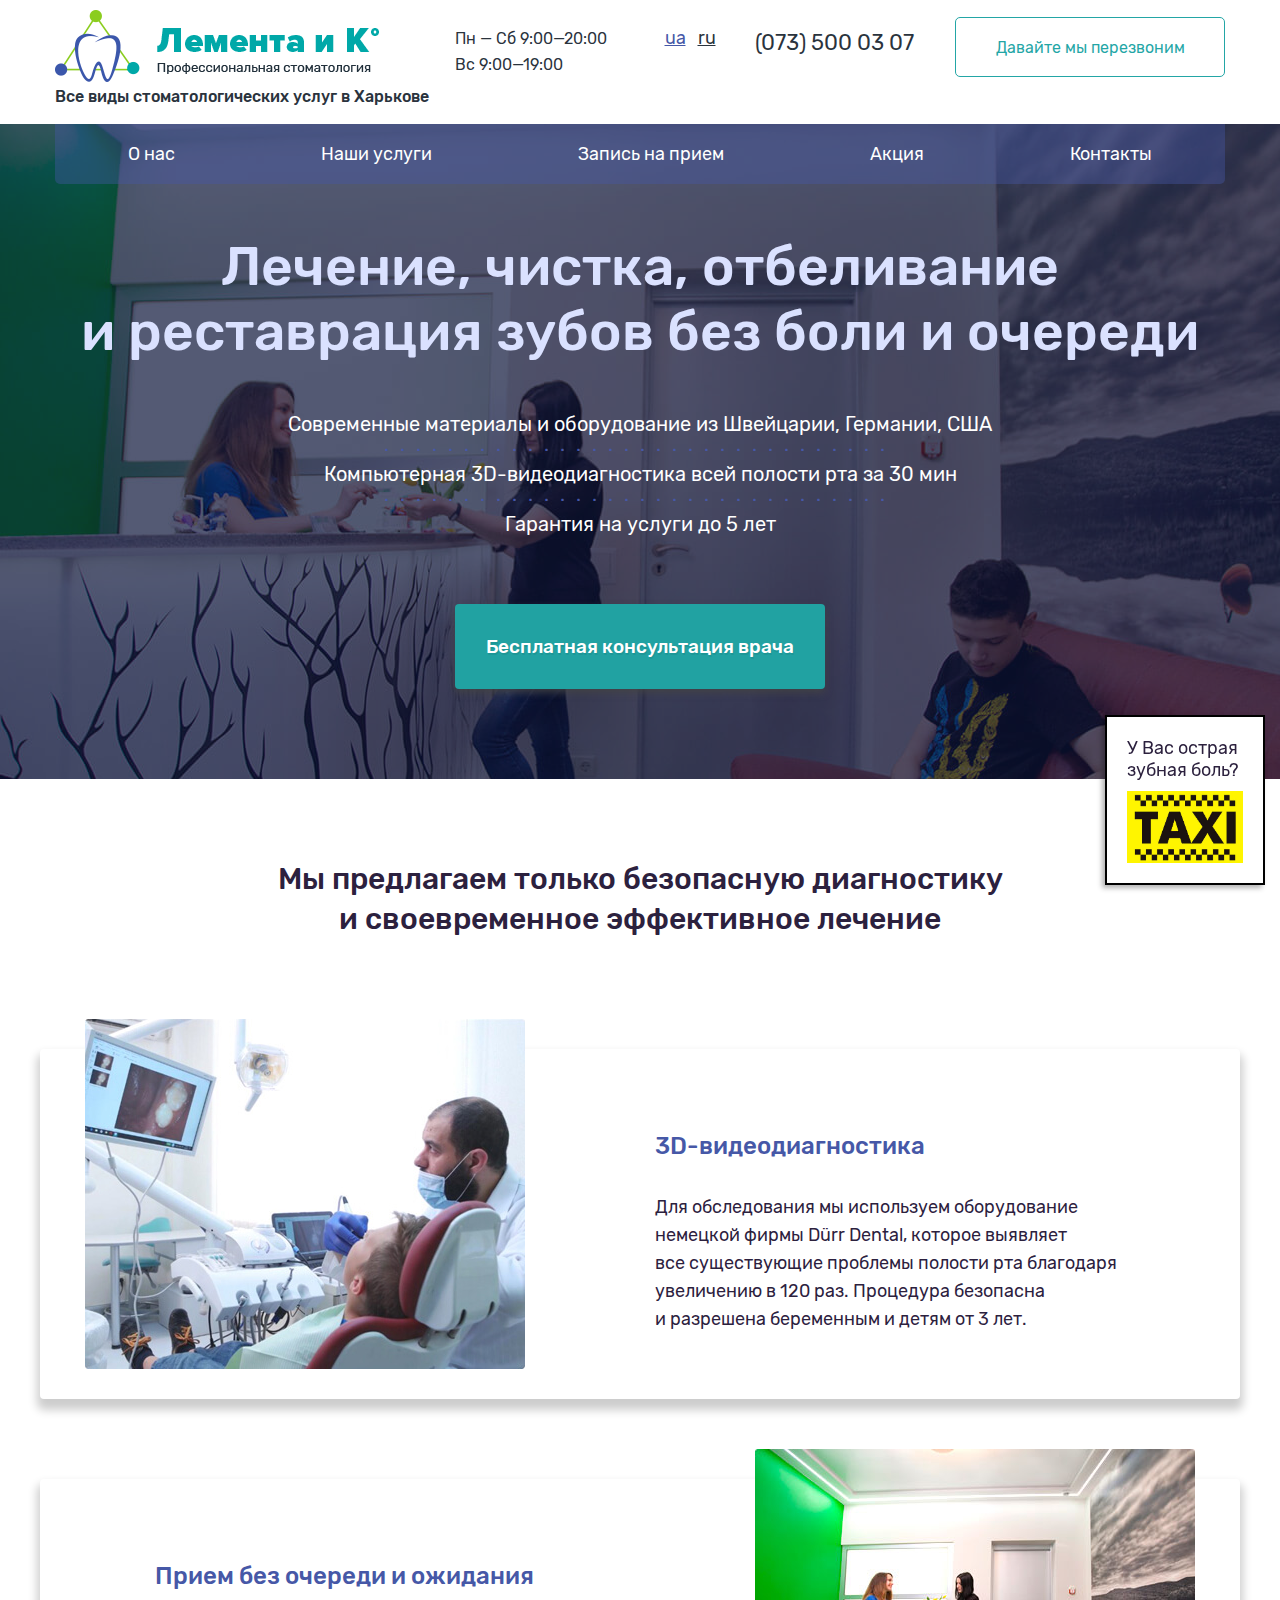
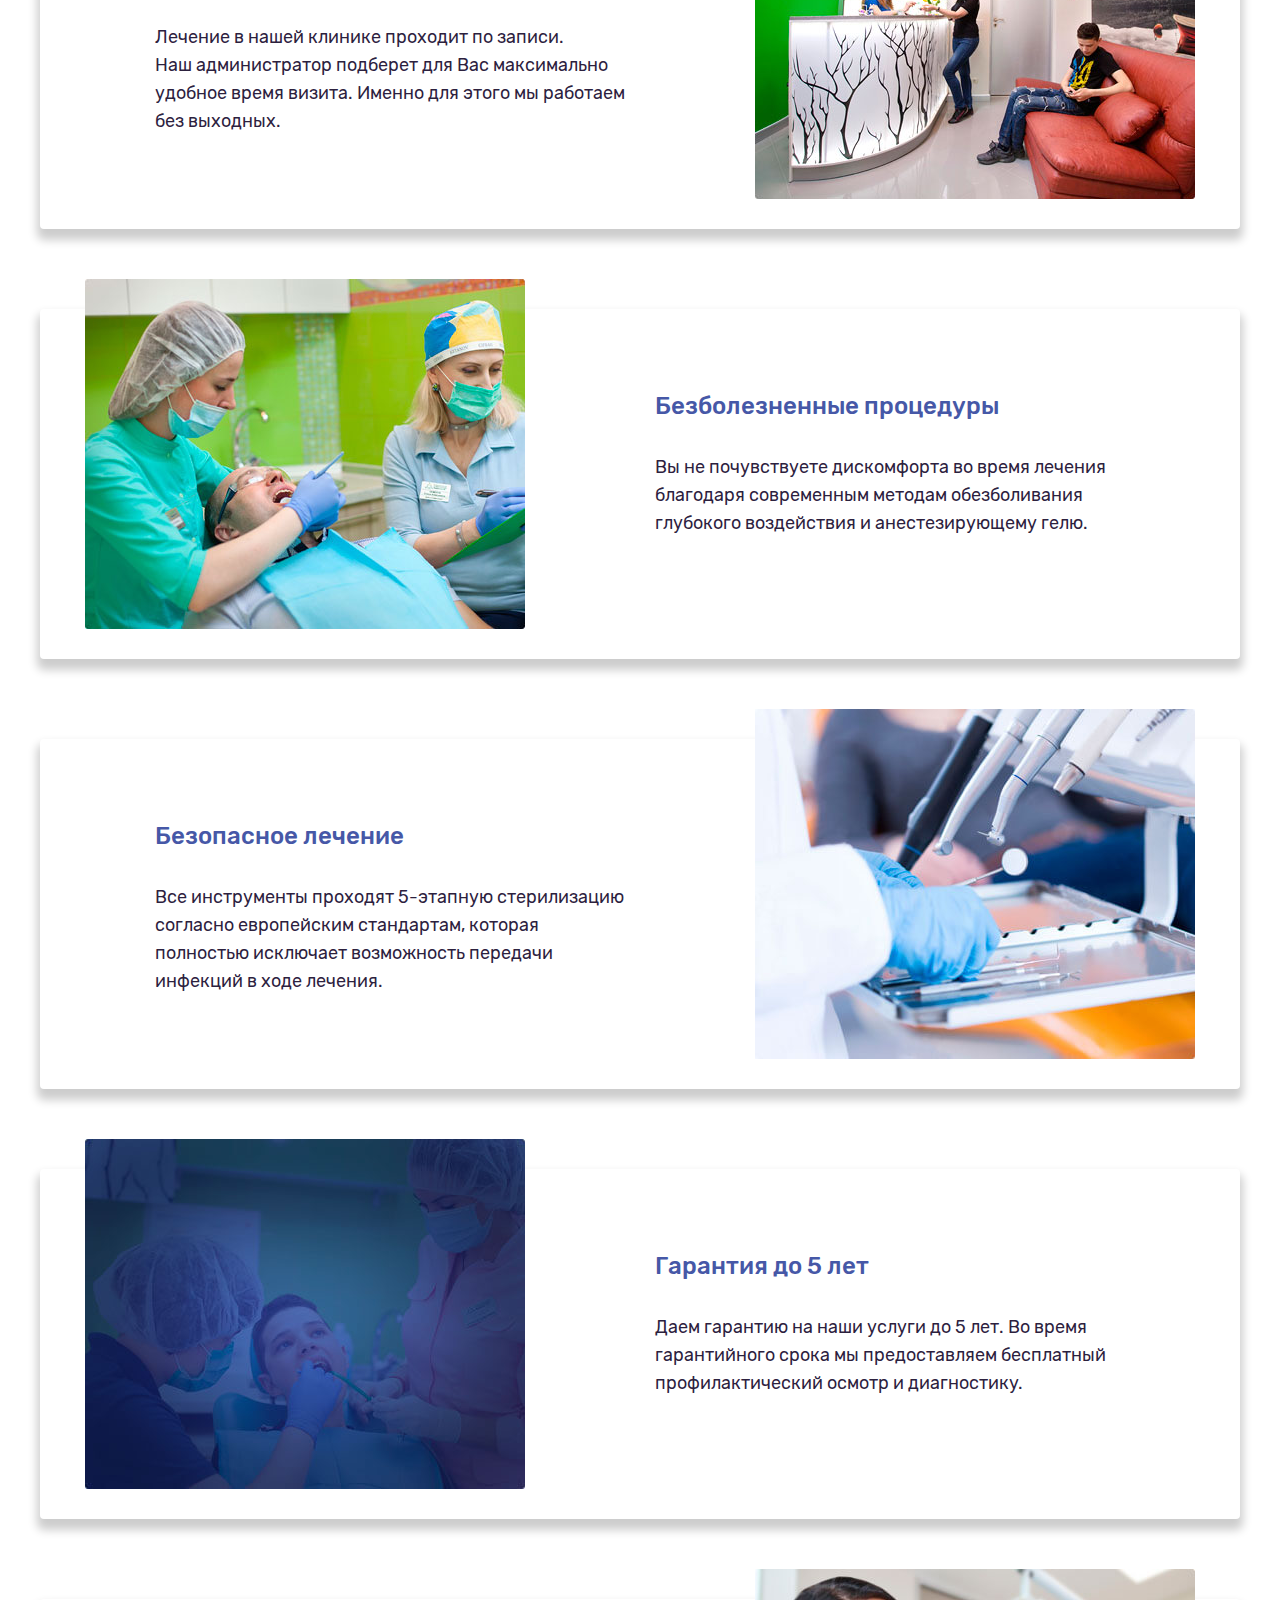
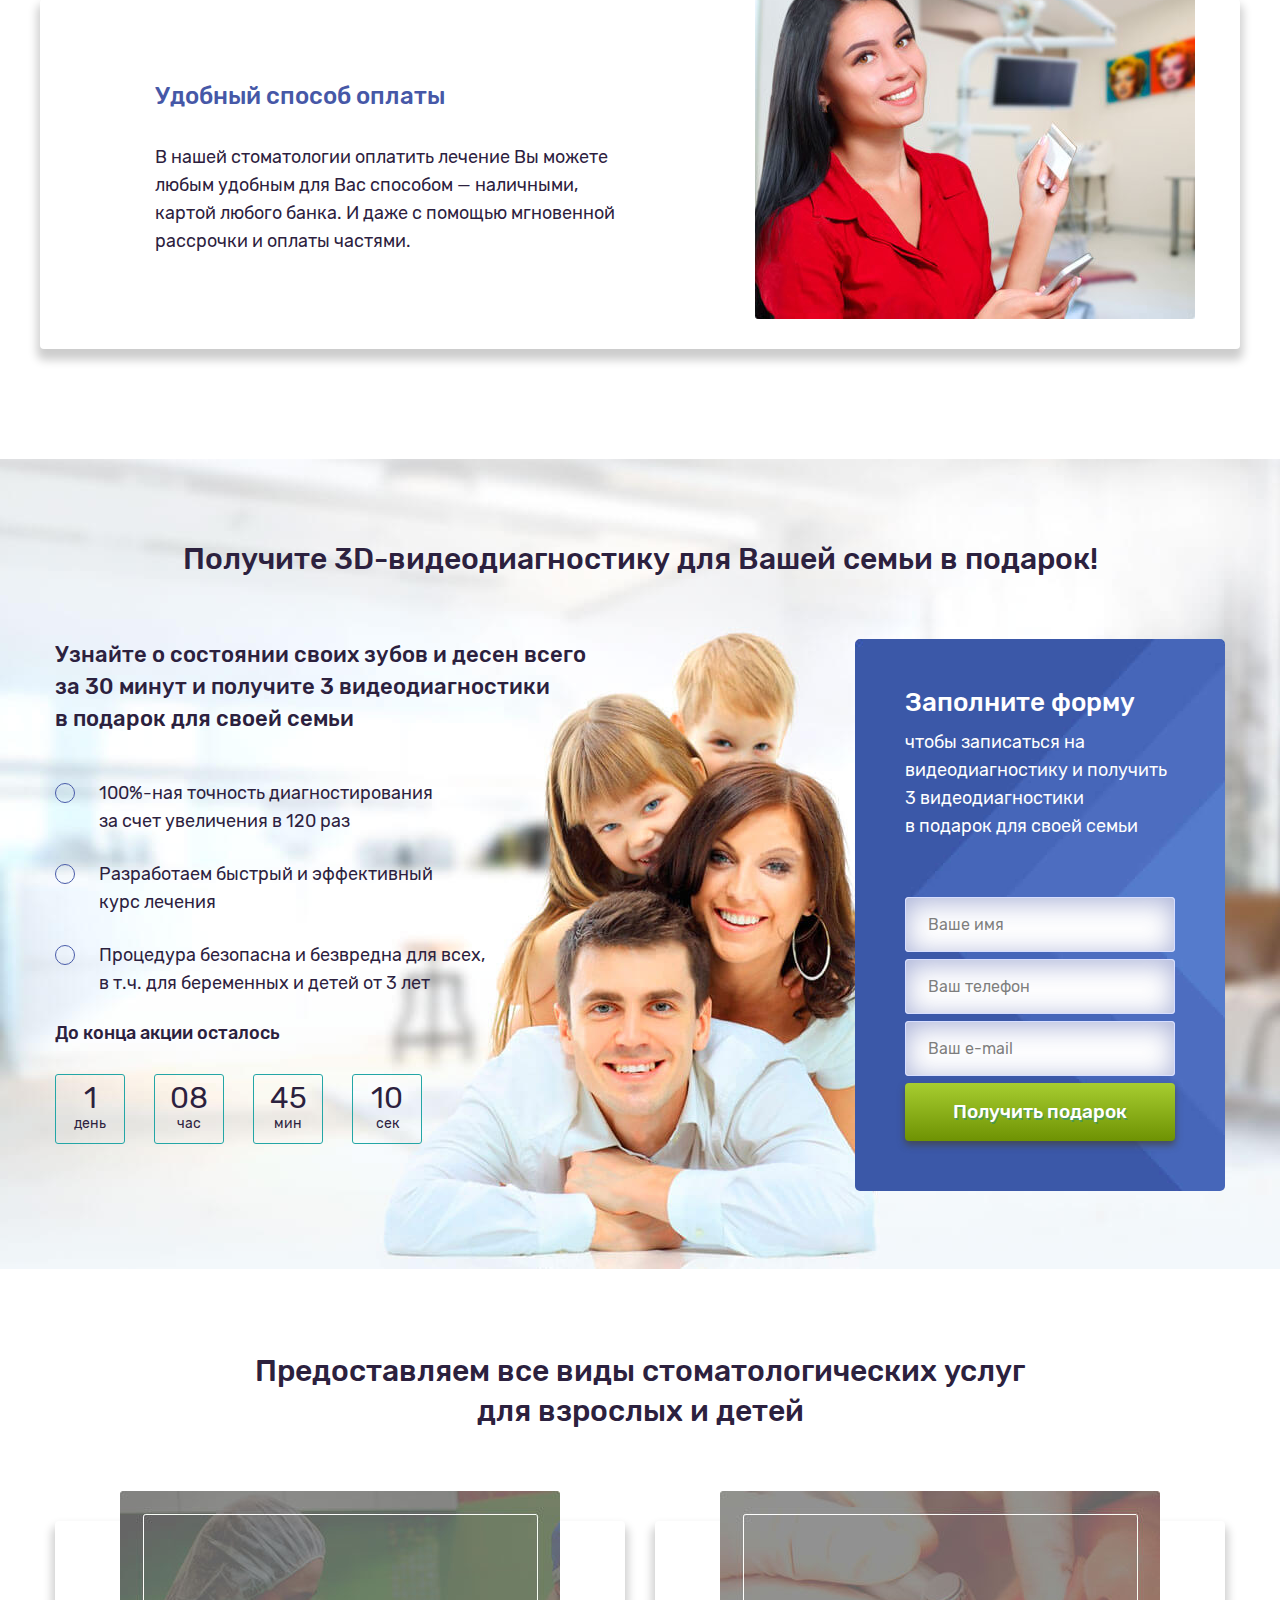
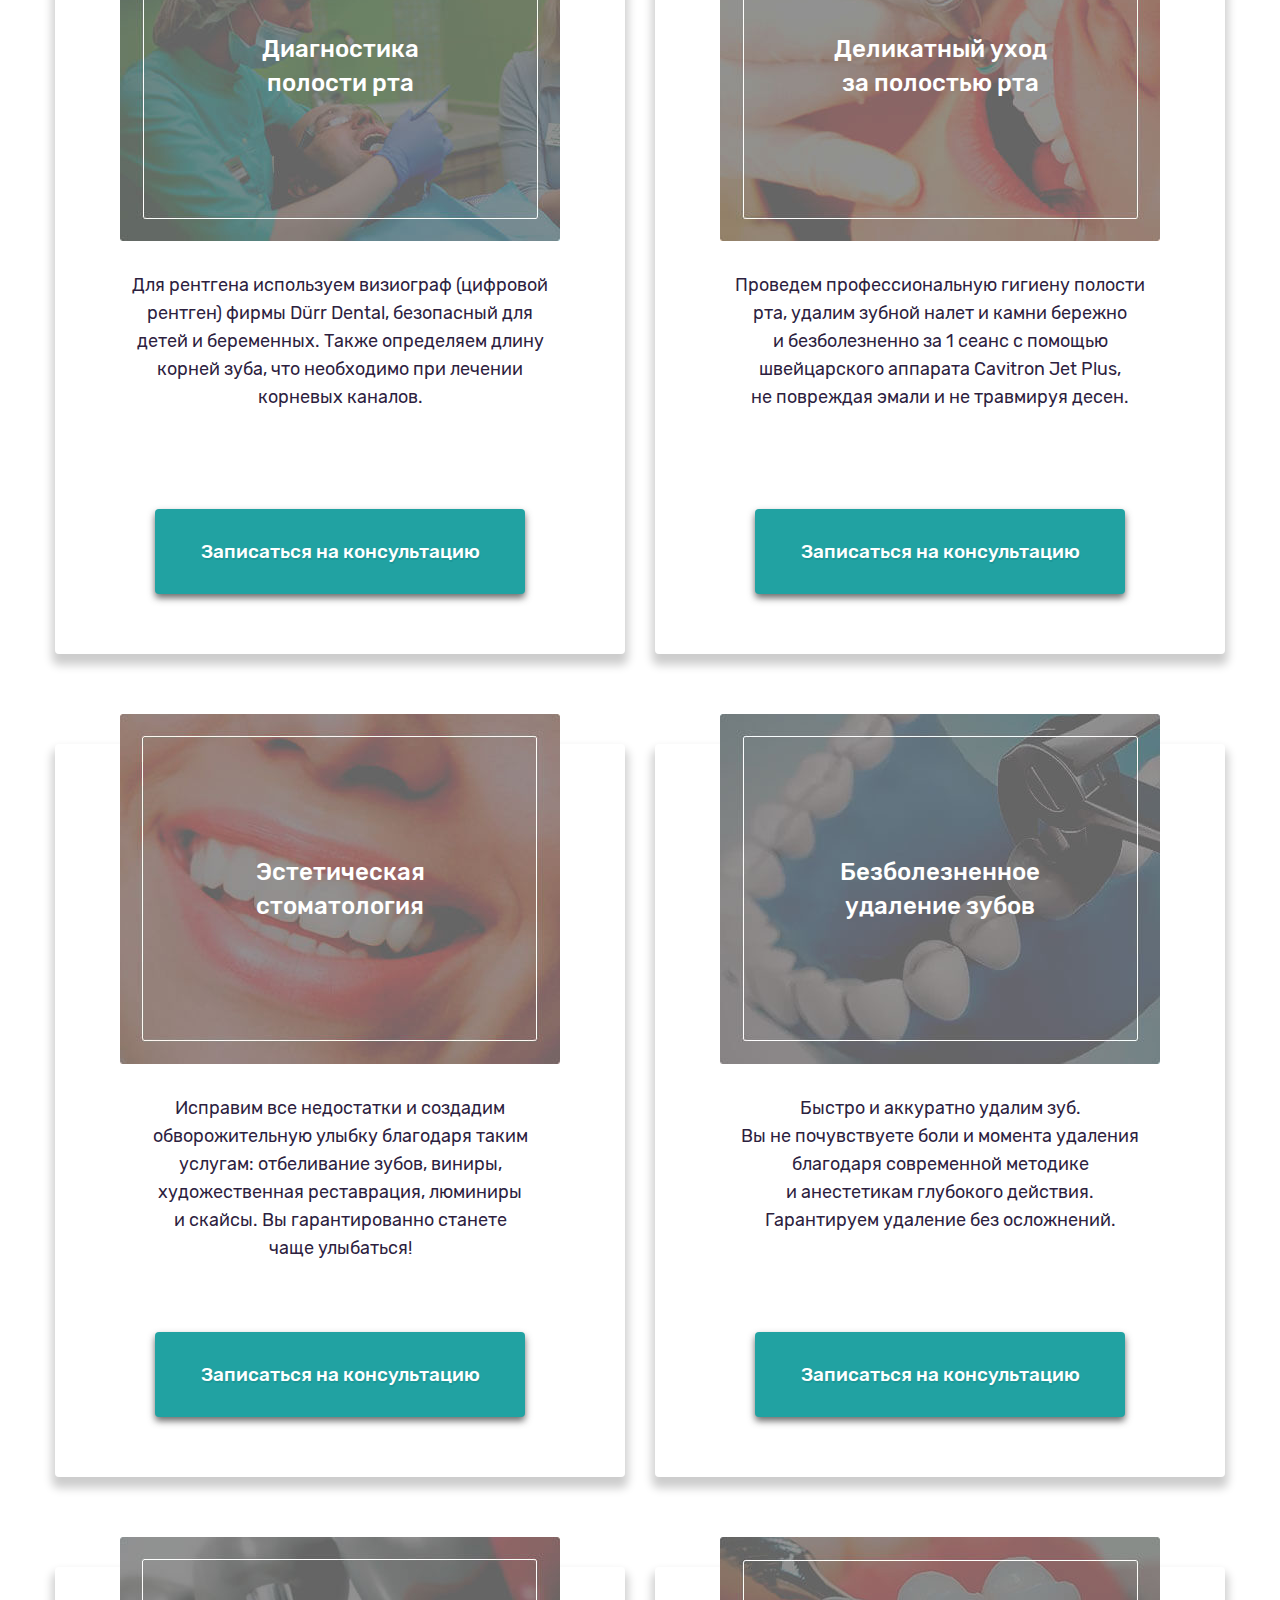
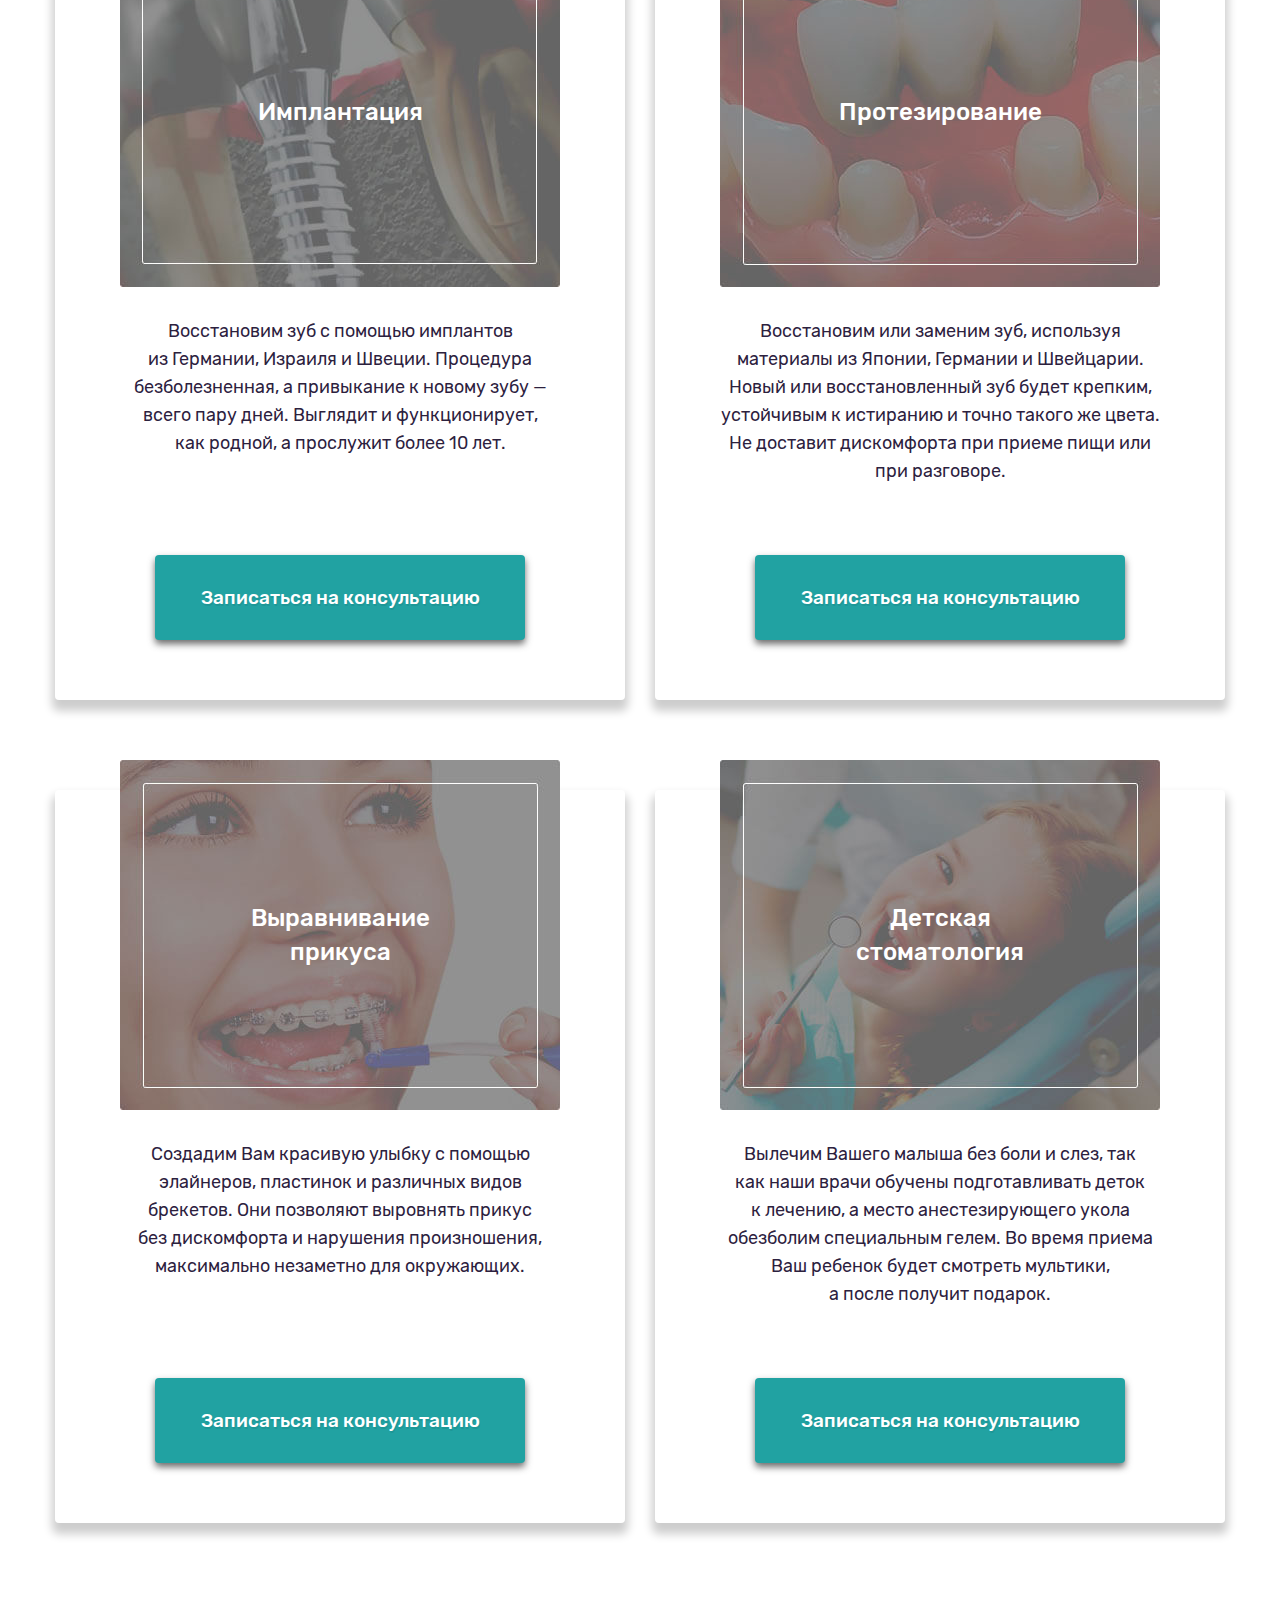
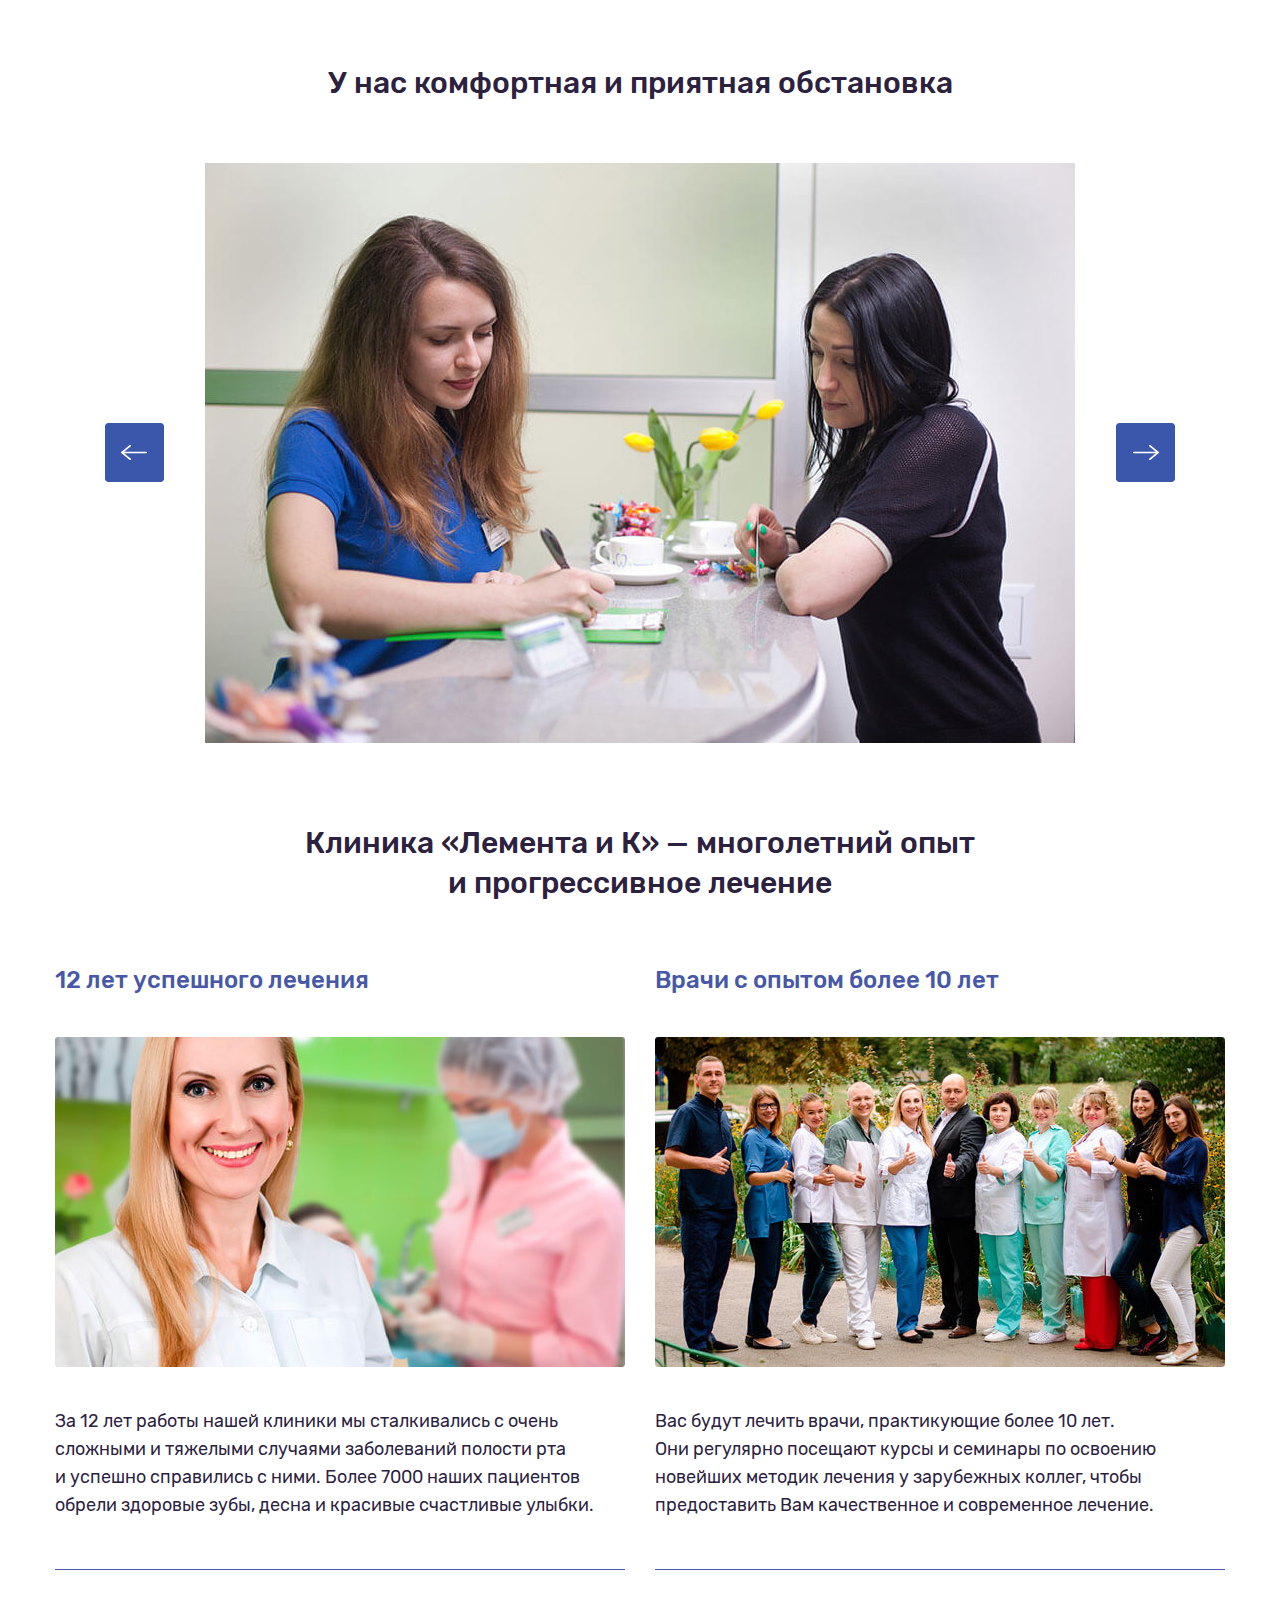
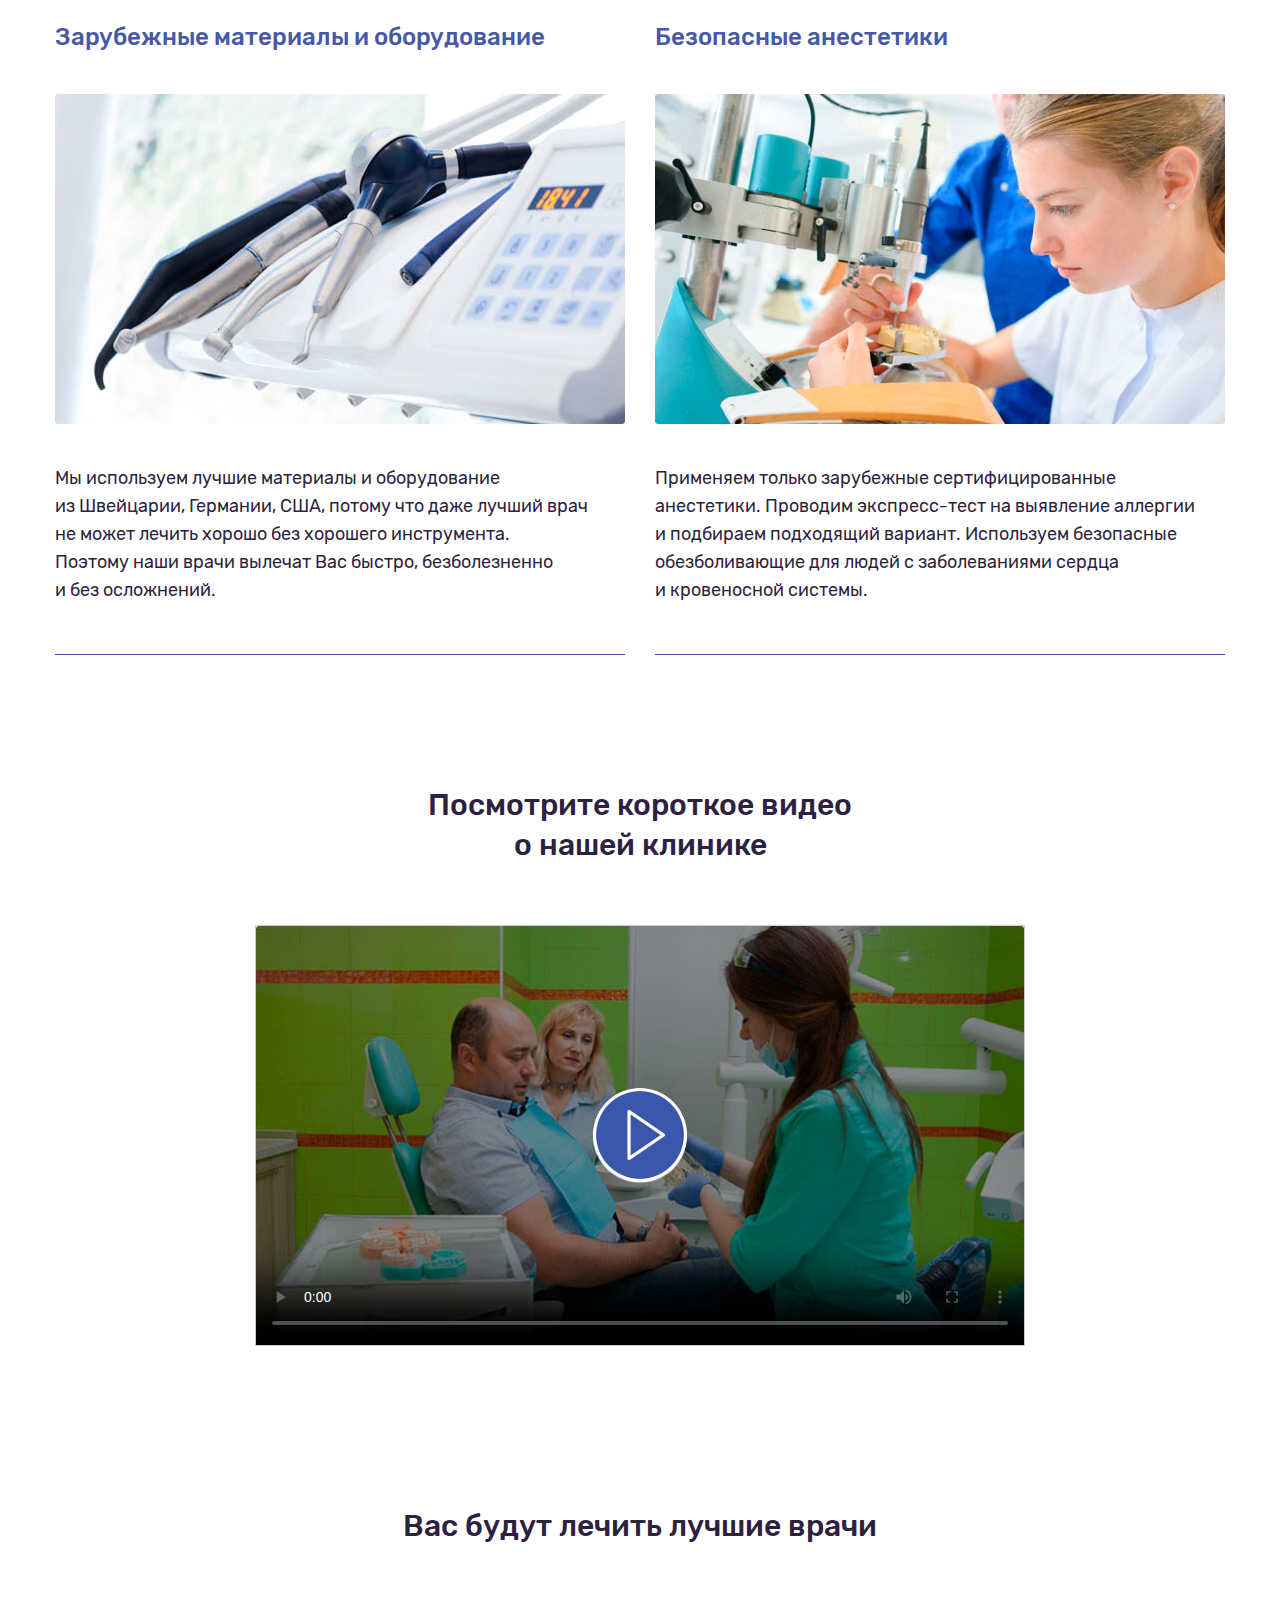
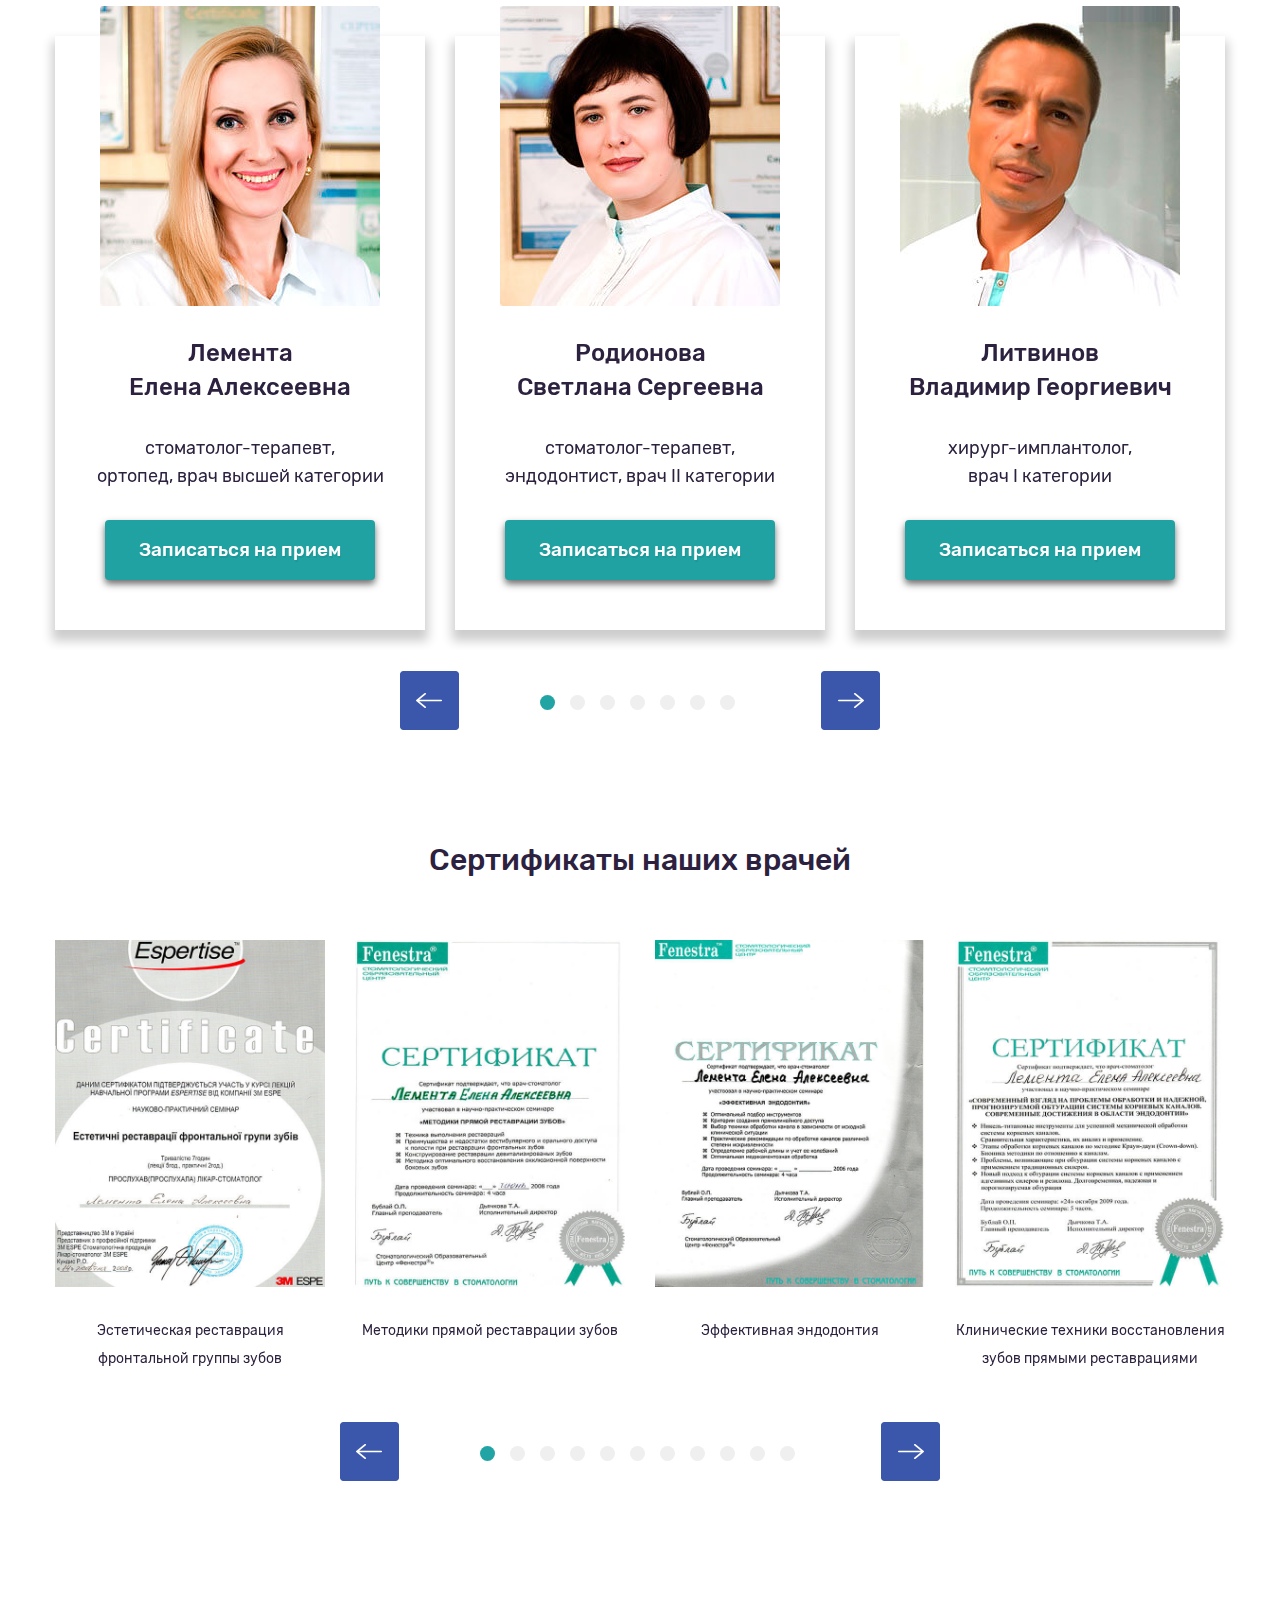
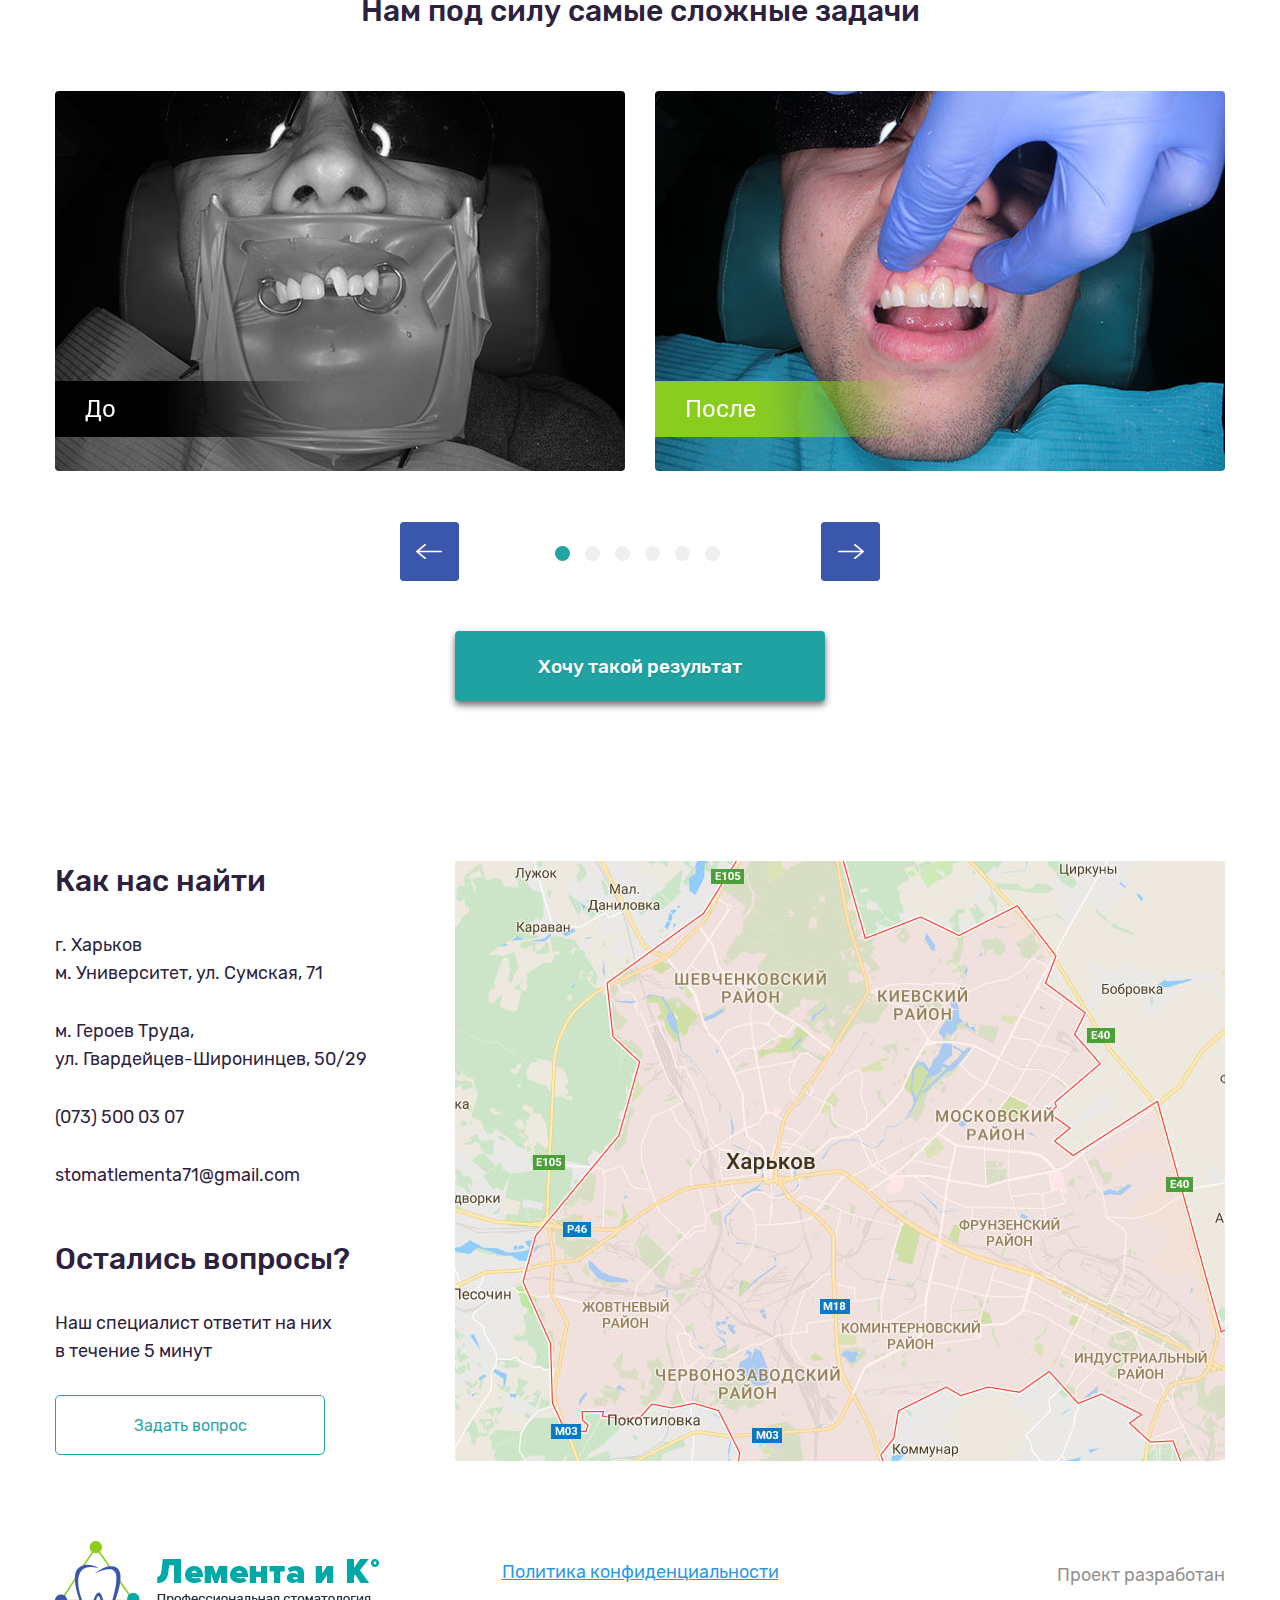
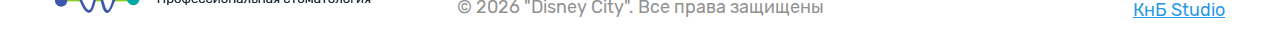
==== commit 25700470: "23.08" ====
--- a/index.html
+++ b/index.html
@@ -7,7 +7,6 @@
 	<meta name="viewport" content="width=device-width, initial-scale=1, maximum-scale=1" />
 	<link rel="stylesheet" href="libs/bootstrap/css/bootstrap.min.css">
 	<link rel="icon" type="image/ico" href="fav.ico" />
-	<script src="https://use.fontawesome.com/754c064b29.js"></script>
 	<link rel="stylesheet" href="css/main.css" />
 	<link rel="stylesheet" href="css/media.css" />
 	<link rel="stylesheet" href="css/fonts.css" />
@@ -18,6 +17,13 @@
 </head>
 <body>
 	<!--BEGIN Header-->
+	<a class="popup" href="#callFormWrapper">
+		<div class="fixed_button">
+			<!-- <div class="esc">×</div> -->
+			<p>У Вас острая зубная боль?</p>
+			<img src="img/taxi.jpg" alt="">
+		</div>
+	</a>
 	<header>
 		<div class="container">
 			<div class="row top_head">
@@ -37,7 +43,7 @@
 					<a href="tel:+380735000307">(073) 500 03 07</a>
 				</div>
 				<div class="col-md-3 top_btn hidden-sm hidden-xs">
-					<a href="" class="popup"><button>Давайте мы перезвоним</button></a>
+					<a href="#topFormWrapper" class="popup"><button>Давайте мы перезвоним</button></a>
 				</div>
 			</div>
 			<div class="row desc">
@@ -293,8 +299,33 @@
 							<img src="img/photo_1.jpg" alt="">
 						</div>
 						<div class="photo_item">
-							<img src="img/photo_1.jpg" alt="">
-						</div>
+							<img src="img/photo_10.jpg" alt="">
+						</div>
+						<div class="photo_item">
+							<img src="img/photo_2.jpg" alt="">
+						</div>
+						<div class="photo_item">
+							<img src="img/photo_3.jpg" alt="">
+						</div>
+						<div class="photo_item">
+							<img src="img/photo_4.jpg" alt="">
+						</div>
+						<div class="photo_item">
+							<img src="img/photo_5.jpg" alt="">
+						</div>
+						<div class="photo_item">
+							<img src="img/photo_6.jpg" alt="">
+						</div>
+						<div class="photo_item">
+							<img src="img/photo_7.jpg" alt="">
+						</div>
+						<div class="photo_item">
+							<img src="img/photo_8.jpg" alt="">
+						</div>
+						<div class="photo_item">
+							<img src="img/photo_9.jpg" alt="">
+						</div>
+						
 					</div>
 				</div>
 		</div>
@@ -341,7 +372,11 @@
 	<section class="video">
 		<div class="container">
 			<h3>Посмотрите короткое видео <br>о нашей клинике</h3>
-			<img src="img/video.jpg" alt="">
+			<div class="video_wrapper">
+				<video controls poster="img/video.jpg" id="mainVideo" src="video_1.mp4"></video>
+				<button id="overlay"></button>
+			</div>
+			
 		</div>
 	</section>
 
@@ -381,7 +416,7 @@
 							<div class="doctor_item">
 								<img src="img/doctor_4.jpg" alt="">
 								<h4>Безруков <br>Сергей Александрович</h4>
-								<p>?????????????</p>
+								<p>стоматолог-терапевт, <br>врач второй категории</p>
 								<a href="#doctor4FormWrapper" class="popup"><button class="main_btn">Записаться на прием</button></a>
 							</div>
 						</div>
@@ -389,7 +424,7 @@
 							<div class="doctor_item">
 								<img src="img/doctor_5.jpg" alt="">
 								<h4>Арлачев <br>Владислав Валериевич</h4>
-								<p>?????????????</p>
+								<p>эстетическая стоматология, <br>терапия, ортопедия</p>
 								<a href="#doctor5FormWrapper" class="popup"><button class="main_btn">Записаться на прием</button></a>
 							</div>
 						</div>
@@ -397,7 +432,7 @@
 							<div class="doctor_item">
 								<img src="img/doctor_6.jpg" alt="">
 								<h4>Маенко <br>Алина Викторовна</h4>
-								<p>?????????????</p>
+								<p>стоматолог-ортодонт, терапевт, <br>врач второй категории</p>
 								<a href="#doctor6FormWrapper" class="popup"><button class="main_btn">Записаться на прием</button></a>
 							</div>
 						</div>
@@ -405,7 +440,7 @@
 							<div class="doctor_item">
 								<img src="img/doctor_7.jpg" alt="">
 								<h4>Скейк <br>Хайдар</h4>
-								<p>?????????????</p>
+								<p>стоматолог общего приема врач второй категории</p>
 								<a href="#doctor7FormWrapper" class="popup"><button class="main_btn">Записаться на прием</button></a>
 							</div>
 						</div>
@@ -425,7 +460,7 @@
 					<div class="cert_slider">
 						<div class="col-sm-3">
 							<a class="photo_popup" href="img/cert_5.jpg"><img src="img/cert_5.jpg" alt=""></a>
-							<p>Естетичної реставрації фронтальної групи зубів</p>
+							<p>Эстетическая реставрация фронтальной группы зубов</p>
 						</div>
 						<div class="col-sm-3">
 							<a class="photo_popup" href="img/cert_6.jpg"><img src="img/cert_6.jpg" alt=""></a>
@@ -437,20 +472,15 @@
 						</div>
 						<div class="col-sm-3">
 							<a class="photo_popup" href="img/cert_8.jpg"><img src="img/cert_8.jpg" alt=""></a>
-							<p>Современный взгляд на проблемы обработки и надежной,
-прогнозируемой обтурации системы корневых каналов,
-современные достижения в области эндодонтии</p>
+							<p>Клинические техники восстановления зубов прямыми реставрациями</p>
 						</div>
 						<div class="col-sm-3">
 							<a class="photo_popup" href="img/cert_9.jpg"><img src="img/cert_9.jpg" alt=""></a>
-							<p>"Естетичні реставрації фронтальної групи зубів"
-"Клінічні техніки відновлення фронтальної группи зубів
-прямими реставраціями"</p>
+							<p>Методики прямой реставрации зубов</p>
 						</div>
 						<div class="col-sm-3">
 							<a class="photo_popup" href="img/cert_10.jpg"><img src="img/cert_10.jpg" alt=""></a>
-							<p>Восстановление остутствующих зубов адгезивными
-мостовидными конструкциями</p>
+							<p>Восстановление остутствующих зубов адгезивными мостовидными конструкциями</p>
 						</div>
 						<div class="col-sm-3">
 							<a class="photo_popup" href="img/cert_11.jpg"><img src="img/cert_11.jpg" alt=""></a>
@@ -458,8 +488,7 @@
 						</div>
 						<div class="col-sm-3">
 							<a class="photo_popup" href="img/cert_1.jpg"><img src="img/cert_1.jpg" alt=""></a>
-							<p>Світ реставраційних технологій 3M ESPE. Клінічні техніки
-відновлення зубів прямими реставраціями</p>
+							<p>Клинические техники восстановления зубов прямыми реставрациями</p>
 						</div>
 						<div class="col-sm-3">
 							<a class="photo_popup" href="img/cert_2.jpg"><img src="img/cert_2.jpg" alt=""></a>
@@ -471,9 +500,7 @@
 						</div>
 						<div class="col-sm-3">
 							<a class="photo_popup" href="img/cert_4.jpg"><img src="img/cert_4.jpg" alt=""></a>
-							<p>Современный взгляд на проблемы обработки и надежной,
-прогнозируемой обтурации системы корневых каналов,
-современные достижения в области эндодонтии</p>
+							<p>Проблемы обработки и надежной, прогнозируемой обтурации системы корневых каналов</p>
 						</div>
 					</div>
 				</div>
@@ -481,7 +508,7 @@
 		</div>
 	</section>
 
-	<div class="review">
+	<section class="review">
 		<div class="container">
 			<h3>Нам под силу самые сложные задачи</h3>
 			<div class="row">
@@ -493,11 +520,83 @@
 							<div class="col-sm-6">
 								<div class="review_item rev_before">
 									<img src="img/review_1.jpg" alt="">
-								</div>
-							</div>
+									<div class="before">До</div>
+								</div>
+							</div>
+							<div class="col-sm-6">
+								<div class="review_item rev_after">
+									<img src="img/review_1_.jpg" alt="">
+									<div class="after">После</div>
+								</div>
+							</div>
+						</div>
+						<div>
 							<div class="col-sm-6">
 								<div class="review_item rev_before">
-									<img src="img/review_1_.jpg" alt="">
+									<img src="img/review_2.jpg" alt="">
+									<div class="before">До</div>
+								</div>
+							</div>
+							<div class="col-sm-6">
+								<div class="review_item rev_after">
+									<img src="img/review_2_.jpg" alt="">
+									<div class="after">После</div>
+								</div>
+							</div>
+						</div>
+						<div>
+							<div class="col-sm-6">
+								<div class="review_item rev_before">
+									<img src="img/review_3.jpg" alt="">
+									<div class="before">До</div>
+								</div>
+							</div>
+							<div class="col-sm-6">
+								<div class="review_item rev_after">
+									<img src="img/review_3_.jpg" alt="">
+									<div class="after">После</div>
+								</div>
+							</div>
+						</div>
+						<div>
+							<div class="col-sm-6">
+								<div class="review_item rev_before">
+									<img src="img/review_4.jpg" alt="">
+									<div class="before">До</div>
+								</div>
+							</div>
+							<div class="col-sm-6">
+								<div class="review_item rev_after">
+									<img src="img/review_4_.jpg" alt="">
+									<div class="after">После</div>
+								</div>
+							</div>
+						</div>
+						<div>
+							<div class="col-sm-6">
+								<div class="review_item rev_before">
+									<img src="img/review_5.jpg" alt="">
+									<div class="before">До</div>
+								</div>
+							</div>
+							<div class="col-sm-6">
+								<div class="review_item rev_after">
+									<img src="img/review_5_.jpg" alt="">
+									<div class="after">После</div>
+								</div>
+							</div>
+						</div>
+						<div>
+							<div class="col-sm-6">
+								<div class="review_item rev_before">
+									<img src="img/review_6.jpg" alt="">
+									<div class="before">До</div>
+								</div>
+							</div>
+							<div class="col-sm-6">
+								<div class="review_item rev_after">
+									<img src="img/review_6_.jpg" alt="">
+									<div class="after">После</div>
 								</div>
 							</div>
 						</div>
@@ -506,14 +605,14 @@
 				<a href="#reviewFormWrapper" class="popup"><button class="main_btn">Хочу такой результат</button></a>
 			</div>
 		</div>
-	</div>
+	</section>
 
 	<section id="contact" class="contact">
 		<div class="container">
 			<div class="row">
 				<div class="col-md-4">
 					<h4>Как нас найти</h4>
-					<p>г. Харьков <br>ул. Сумская, 71</p>
+					<p>г. Харьков <br>м. Университет, ул. Сумская, 71</p>
 					<p>м. Героев Труда, <br>ул. Гвардейцев-Широнинцев, 50/29 </p>
 					<p><a href="tel:+380735000307"></a>(073) 500 03 07</p>
 					<p><a href="mailto:stomatlementa71@gmail.com">stomatlementa71@gmail.com</a></p>
@@ -527,9 +626,6 @@
 			</div>
 		</div>
 	</section>
-
-
-
 
 	<footer>
 		<div class="container">
@@ -598,7 +694,7 @@
 				<input type="hidden" name="whatform" value="Форма - Получить консультацию" />
 				<input type="text" name="name" placeholder="Ваше имя" />
 				<input type="tel" name="phone" class="phone" placeholder="Ваш телефон" />
-				<button class="main_btn2">Получить каталог</button>
+				<button class="main_btn2">Получить консультацию</button>
 			</form>
 		</div>
 	</div>
@@ -822,6 +918,19 @@
 				<input type="tel" name="phone" class="phone" placeholder="Ваш телефон" />
 				<input type="email" name="email" placeholder="Ваш e-mail" />
 				<button class="main_btn2">Хочу такой результат</button>
+			</form>
+		</div>
+	</div>
+	<div class="hidden">
+		<div class="form_wrapper form_wrapper2" id="callFormWrapper">
+			<h6>Вас беспокоит острая <br>зубная боль?</h6>
+			<p>Заполните форму, чтобы наш менеджер <br>прямо сейчас отправил за Вами <br>бесплатное такси, и наши врачи в срочном <br>порядке окажут Вам помощь</p>
+			<form method="post" class="form" id="callForm" action="mail.php">
+				<input type="hidden" name="whatform" value="Форма - Больно. Вызвать мне такси" />
+				<input type="text" name="name" placeholder="Ваше имя" />
+				<input type="tel" name="phone" class="phone" placeholder="Ваш телефон" />
+				<input type="text" name="address" placeholder="Ваш адрес" />
+				<button class="main_btn2">Вызвать мне такси</button>
 			</form>
 		</div>
 	</div>
@@ -840,7 +949,6 @@
 	<script src="libs/slick/slick.min.js"></script>
 	<script src="libs/maskedinput/jquery.maskedinput.min.js"></script>
 	<script src="libs/validation/jquery.validate.min.js"></script>
-	<script src="libs/scroll2id/PageScroll2id.min.js"></script>
 	<script src="libs/animate/wow.min.js"></script>
 	<script>
 		new WOW().init();
--- a/css/main.css
+++ b/css/main.css
@@ -218,6 +218,18 @@
 	-ms-border-radius: 5px;
 	border-radius: 5px;
 }
+.form_wrapper2 {
+	max-width: 770px;
+	background-image: url("../img/form_wrapper2.jpg");
+	padding-left: 10rem;
+}
+.form_wrapper2 form {
+	max-width: 370px;
+}
+.form_wrapper2 form input, .form_wrapper2 form button {
+	width: 100%;
+	max-width: 370px;
+}
 .form_wrapper form {
 	text-align: center;
 }
@@ -229,6 +241,10 @@
 	font-weight: 500;
 	color: #fff;
 	font-size: 2.6rem;
+}
+.form_wrapper2 h6 {
+	font-size: 3rem;
+	line-height: 4rem;
 }
 .form_wrapper p {
 	margin: 1rem 0 5rem;
@@ -770,13 +786,33 @@
 	padding-bottom: 5rem;
 	border-bottom: 1px solid #4658a7;
 }
-.video img {
+.video .video_wrapper {
+	position: relative;
+}
+.video video {
 	margin: 0 auto;
+	max-width: 770px;
 	display: block;
-	max-width: 770px;
-	width: 100%;
-}
-.doctor img{
+	width: 100%;
+	border: 1px solid #ccc;
+}
+.video button {
+	position: absolute;
+	top: 0;
+	left: 0;
+	right: 0;
+	bottom: 0;
+	margin: auto;
+	height: 94px;
+	width: 94px;
+	-webkit-border-radius: 50%;
+	-moz-border-radius: 50%;
+	-ms-border-radius: 50%;
+	-o-border-radius: 50%;
+	border-radius: 50%;
+	background-image: url("../img/video_btn.png");
+}
+.doctor img {
 	display: inline-block!important;
 	width: 100%;
 	max-width: 280px;
@@ -849,10 +885,6 @@
 .slick-active .dot {
 	background-color: #22a4a4;
 }
-.review .main_btn {
-	height: 70px;
-}
-
 .contact h4 {
 	color: #2c213e;
 	font-size: 3rem;
@@ -891,4 +923,96 @@
 .contact button:hover {
 	background-color: #23a6a6;
 	color: #fff;
+}
+.review .main_btn {
+	height: 70px;
+	margin-top: 16rem;
+}
+.review_item {
+	position: relative;
+}
+.review_item img {
+	-webkit-border-radius: 4px;
+	-moz-border-radius: 4px;
+	border-radius: 4px;
+}
+.review .prev {
+	bottom: -110px;
+	left: 30%;
+}
+.review .next {
+	bottom: -110px;
+	right: 30%;
+}
+.review_item.rev_before {
+	-webkit-filter: grayscale(100%);
+	-moz-filter: grayscale(100%);
+	-ms-filter: grayscale(100%);
+	-o-filter: grayscale(100%);
+	filter: grayscale(100%);
+}
+.review_slider:after {
+	clear: both;
+	display: table;
+	content: "";
+}
+.fixed_button {
+	position: fixed;
+	right: 15px;
+	bottom: 15px;
+	z-index: 200;
+	max-width: 160px;
+	background-color: #fff;
+	border: 2px solid #000;
+	padding: 20px;
+	box-shadow: -3px 3px 5px rgba(0,0,0,.3);
+}
+.fixed_button .esc {
+	position: absolute;
+	right: 0px;
+	top: 0px;
+	color: #000;
+	text-align: center;
+	width: 22px;
+	height: 22px;
+}
+.fixed_button p {
+	font-size: 1.8rem;
+	line-height: 2.2rem;
+	margin-bottom: 10px;
+}
+.fixed_button img {
+	width: 100%;
+}
+.after, .before {
+	width: 270px;
+	height: 56px;
+	text-align: left;
+	padding-left: 3rem;
+	position: absolute;
+	left: 0;
+	bottom: 34px;
+	line-height: 56px;
+	font-size: 24px;
+	color: #fff;
+}
+.after {
+	background-image: url("../img/after.png");
+}
+.before {
+	background-image: url("../img/before.png");
+}
+.review .slick-dots {
+	bottom: -100px!important;
+}
+.review img {
+	width: 100%;
+	max-width: 570px;
+}
+.review a {
+	display: block;
+	width: 100%;
+	max-width: 370px;
+	margin-left: auto;
+	margin-right: auto;
 }--- a/css/media.css
+++ b/css/media.css
@@ -8,6 +8,9 @@
 	.exp_item p br, .share .share_head br, .kind p br, .form_wrapper p br, .offer p br {
 		display: none;
 	}
+	.form_wrapper2 p br {
+		display: block;
+	}
 	.work_time {
 		padding-left: 0;
 		padding-right: 0;
@@ -107,6 +110,9 @@
 	.footer_logo img {
 		width: 116%;
 	}
+	.review .main_btn {
+		margin-top: 19rem;
+	}
 }
 
 /* Small Devices, Tablets */
@@ -115,6 +121,9 @@
 		font-size: 7.5px;
 	}
 	main video {
+		display: none;
+	}
+	.fixed_button {
 		display: none;
 	}
 	.cert {
@@ -225,6 +234,15 @@
 	.photo {
 		display: none;
 	}
+	.form_wrapper2 {
+		max-width: 370px;
+		background-image: url("../img/form_wrapper.jpg");
+		padding-left: 5rem;
+	}
+	.form_wrapper2 h6 {
+		font-size: 2.6rem;
+		line-height: 3.6rem;
+	}
 }
 @media only screen and (max-width : 600px) {
 	h1 {
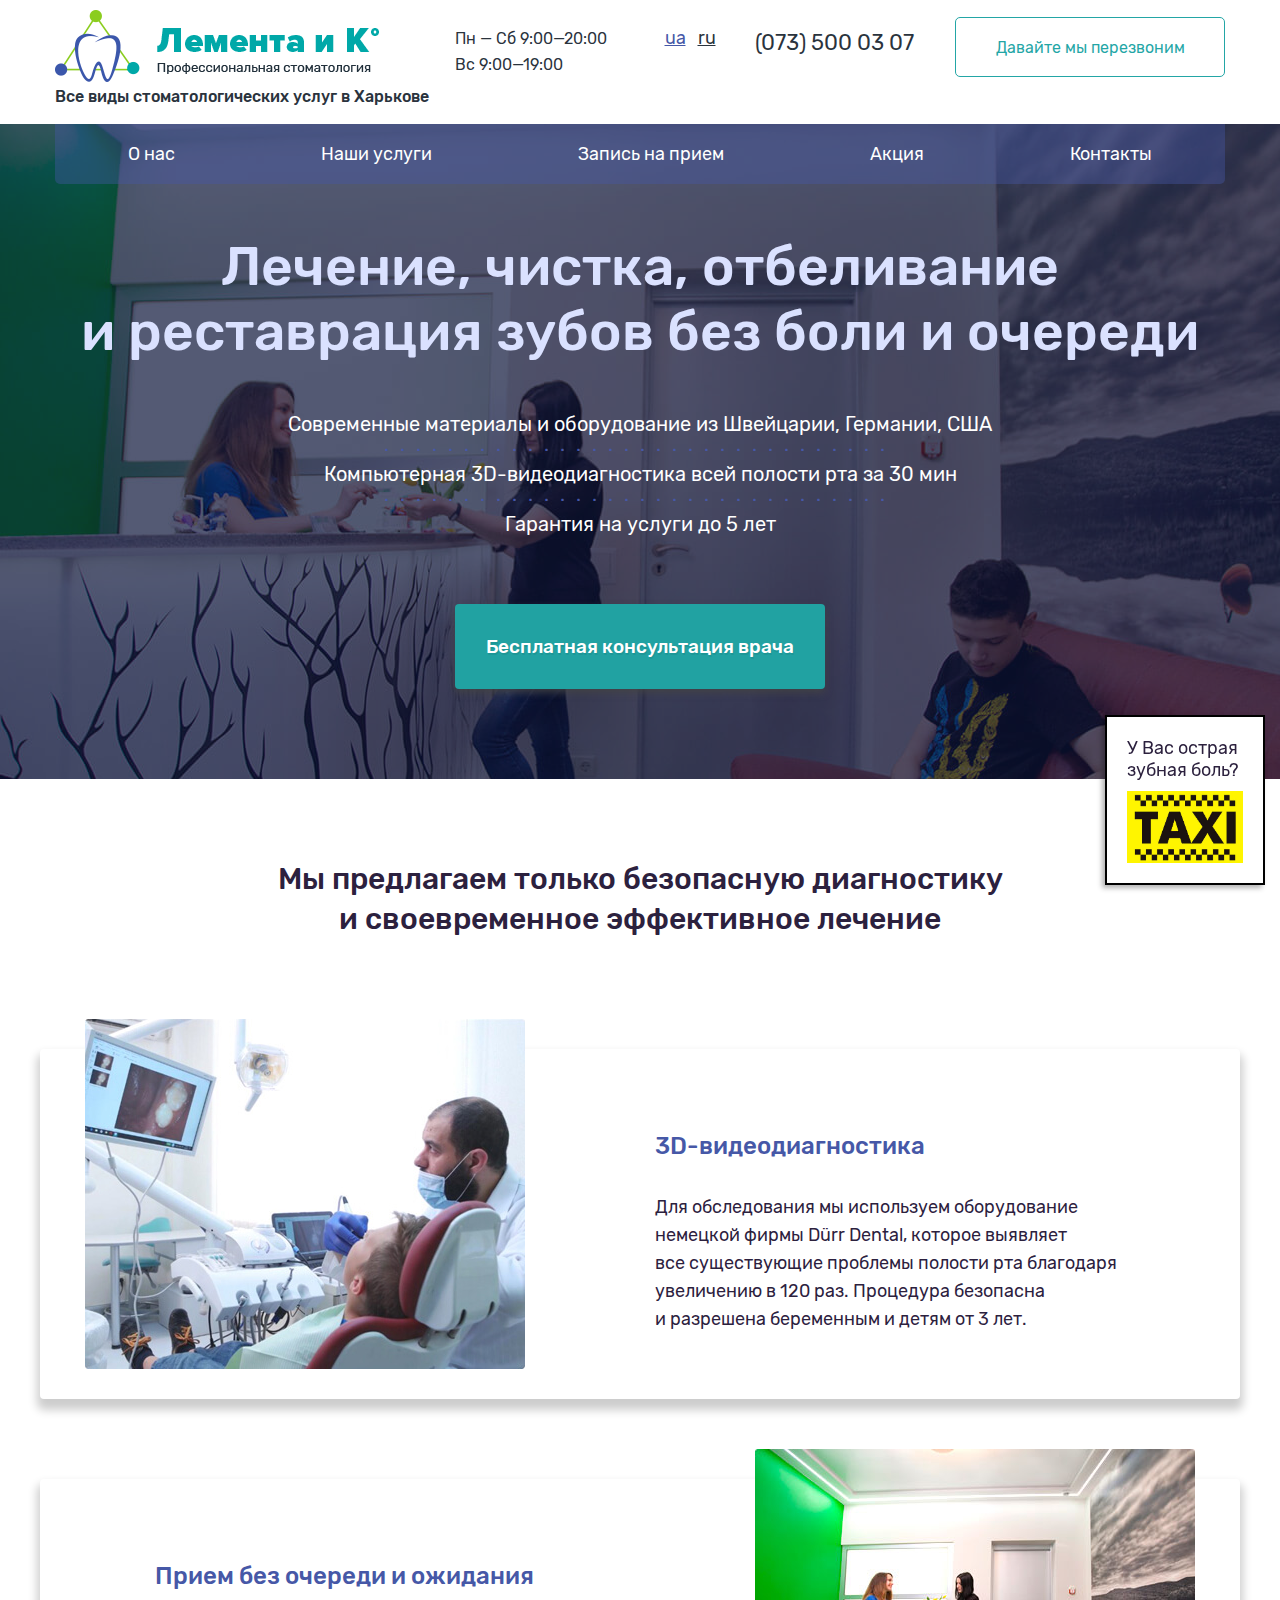
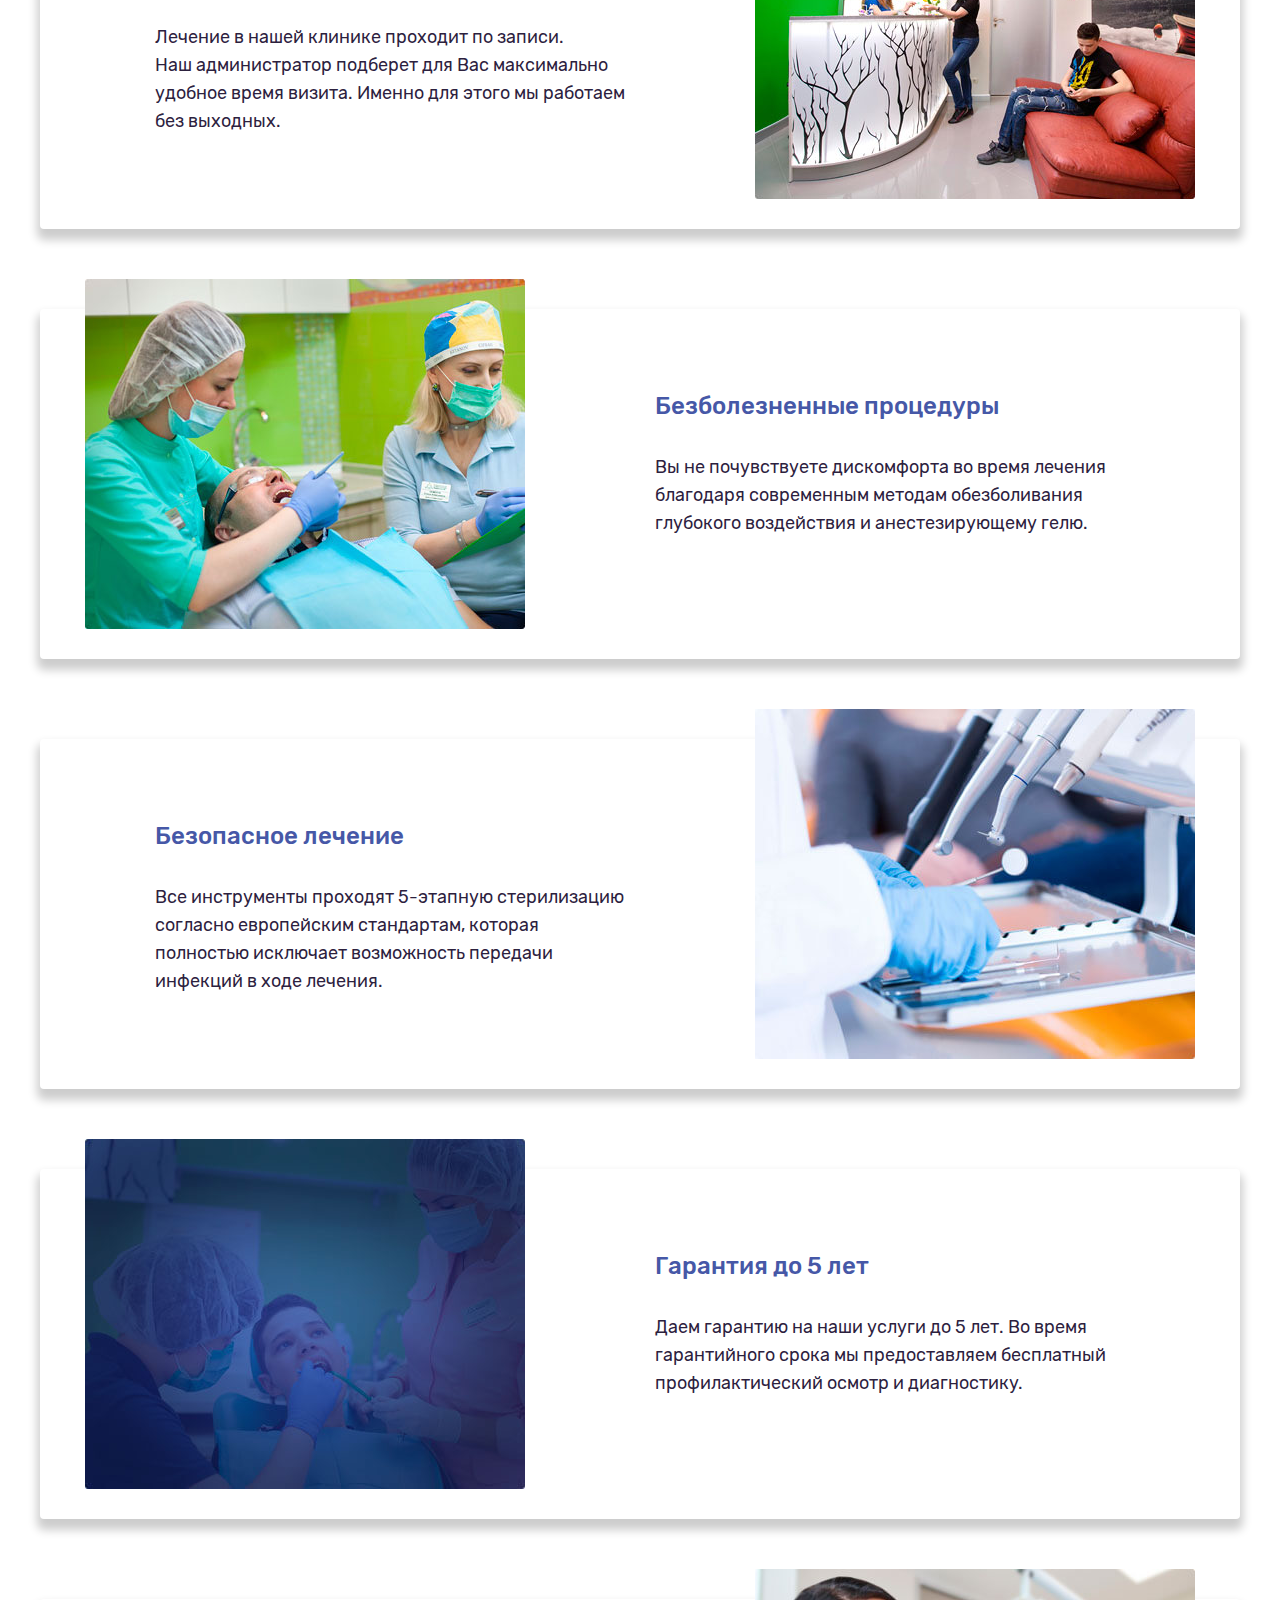
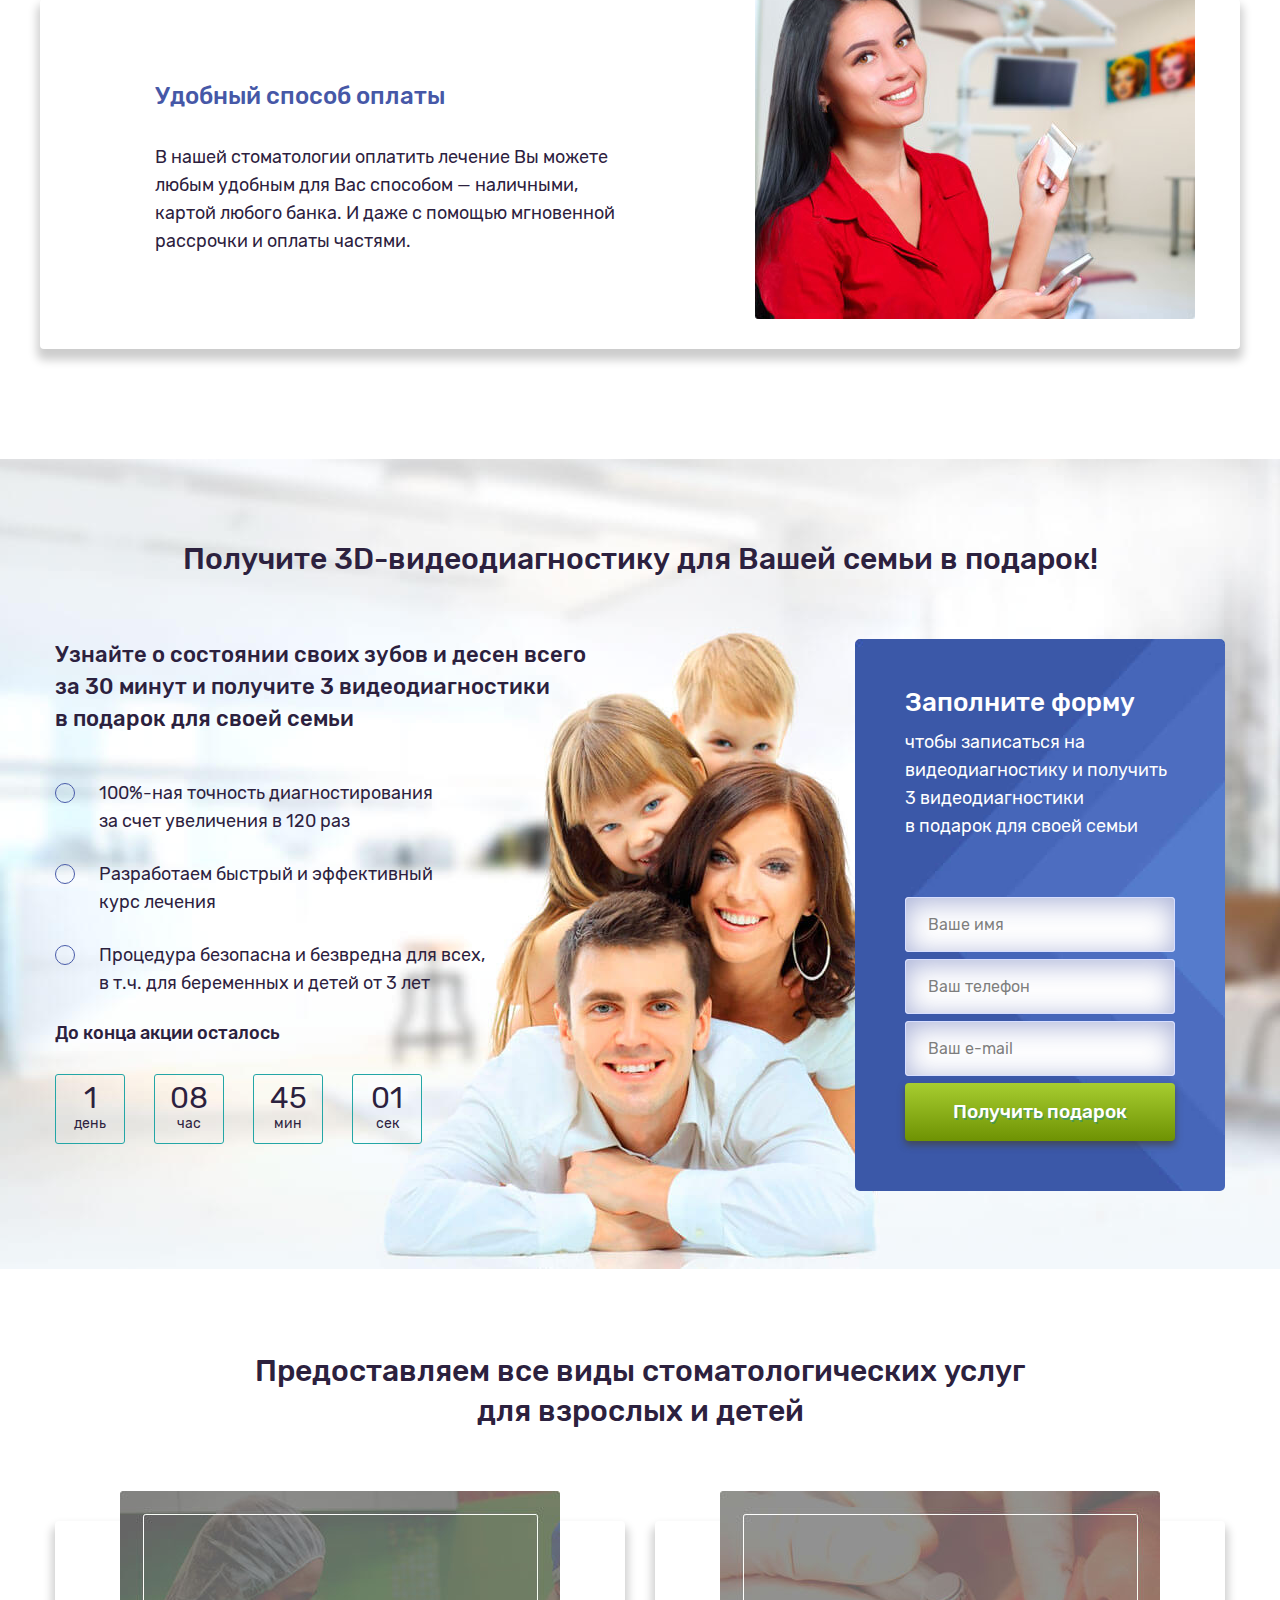
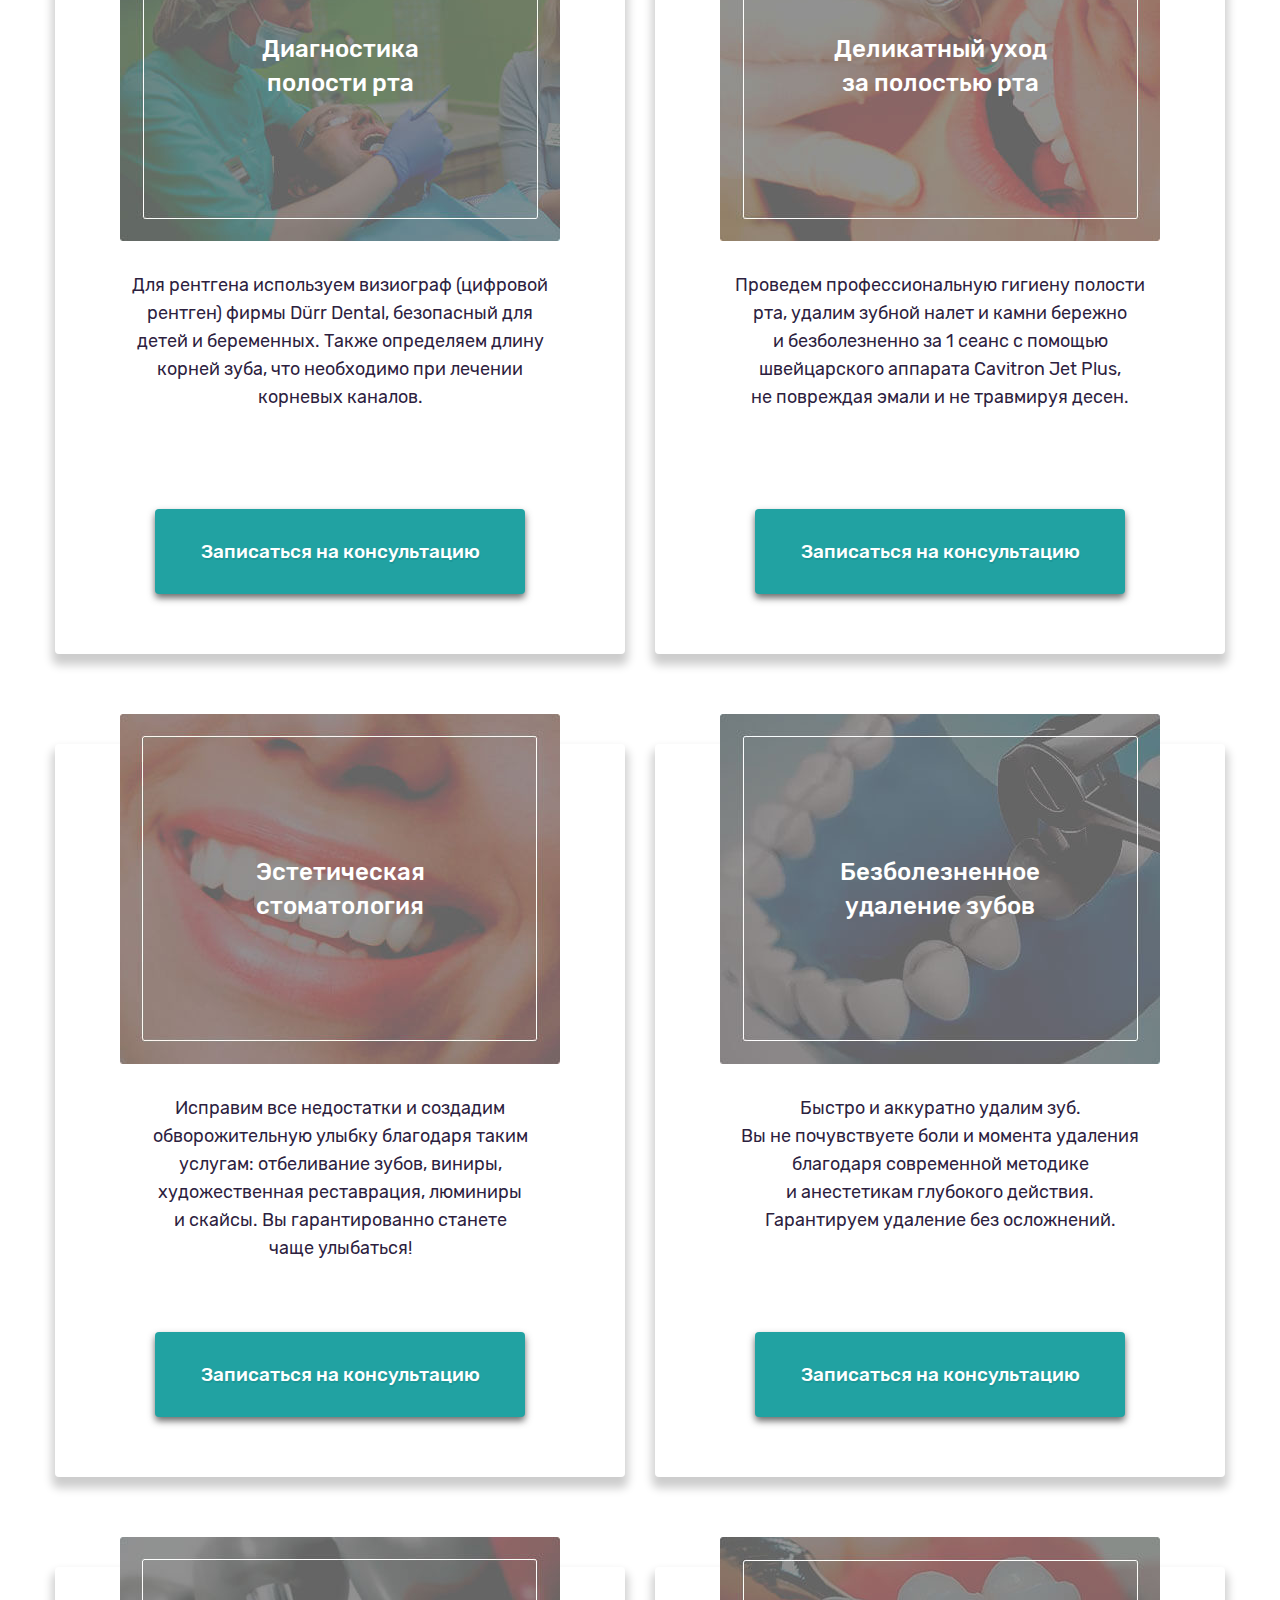
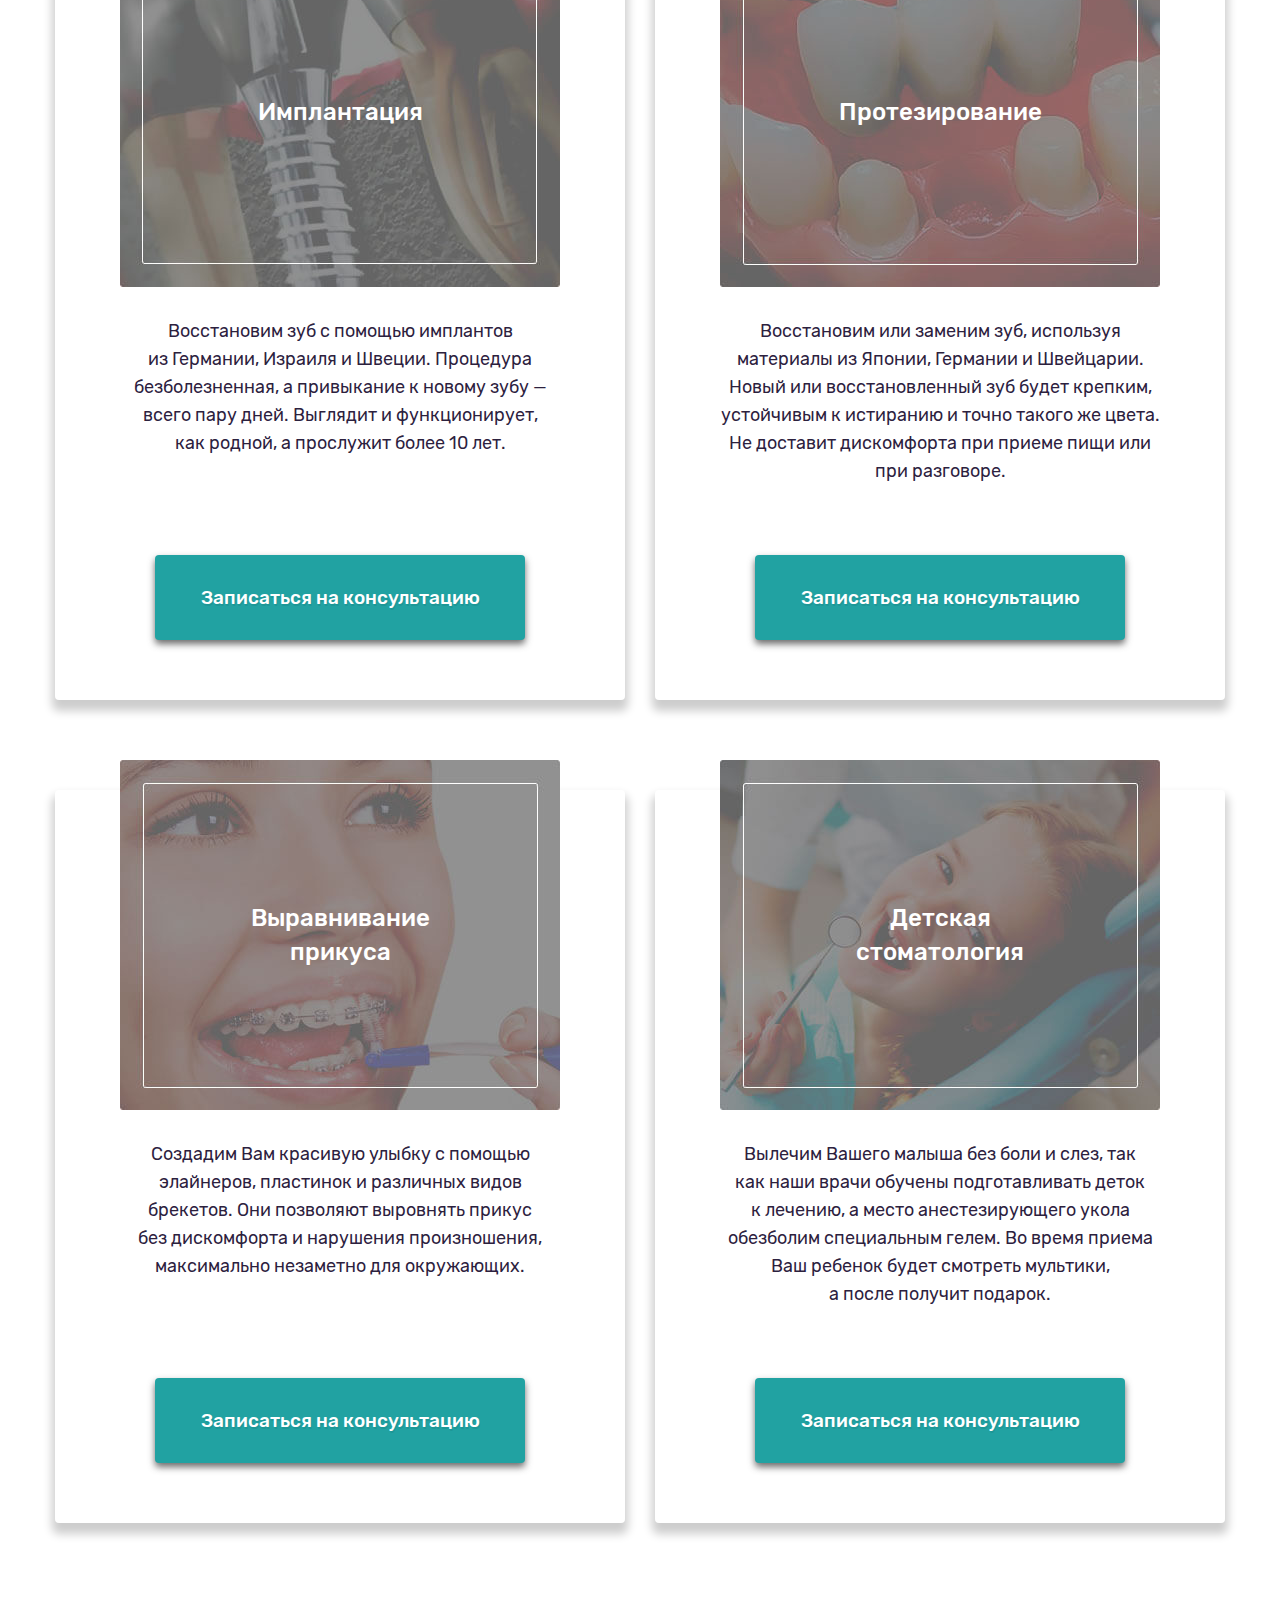
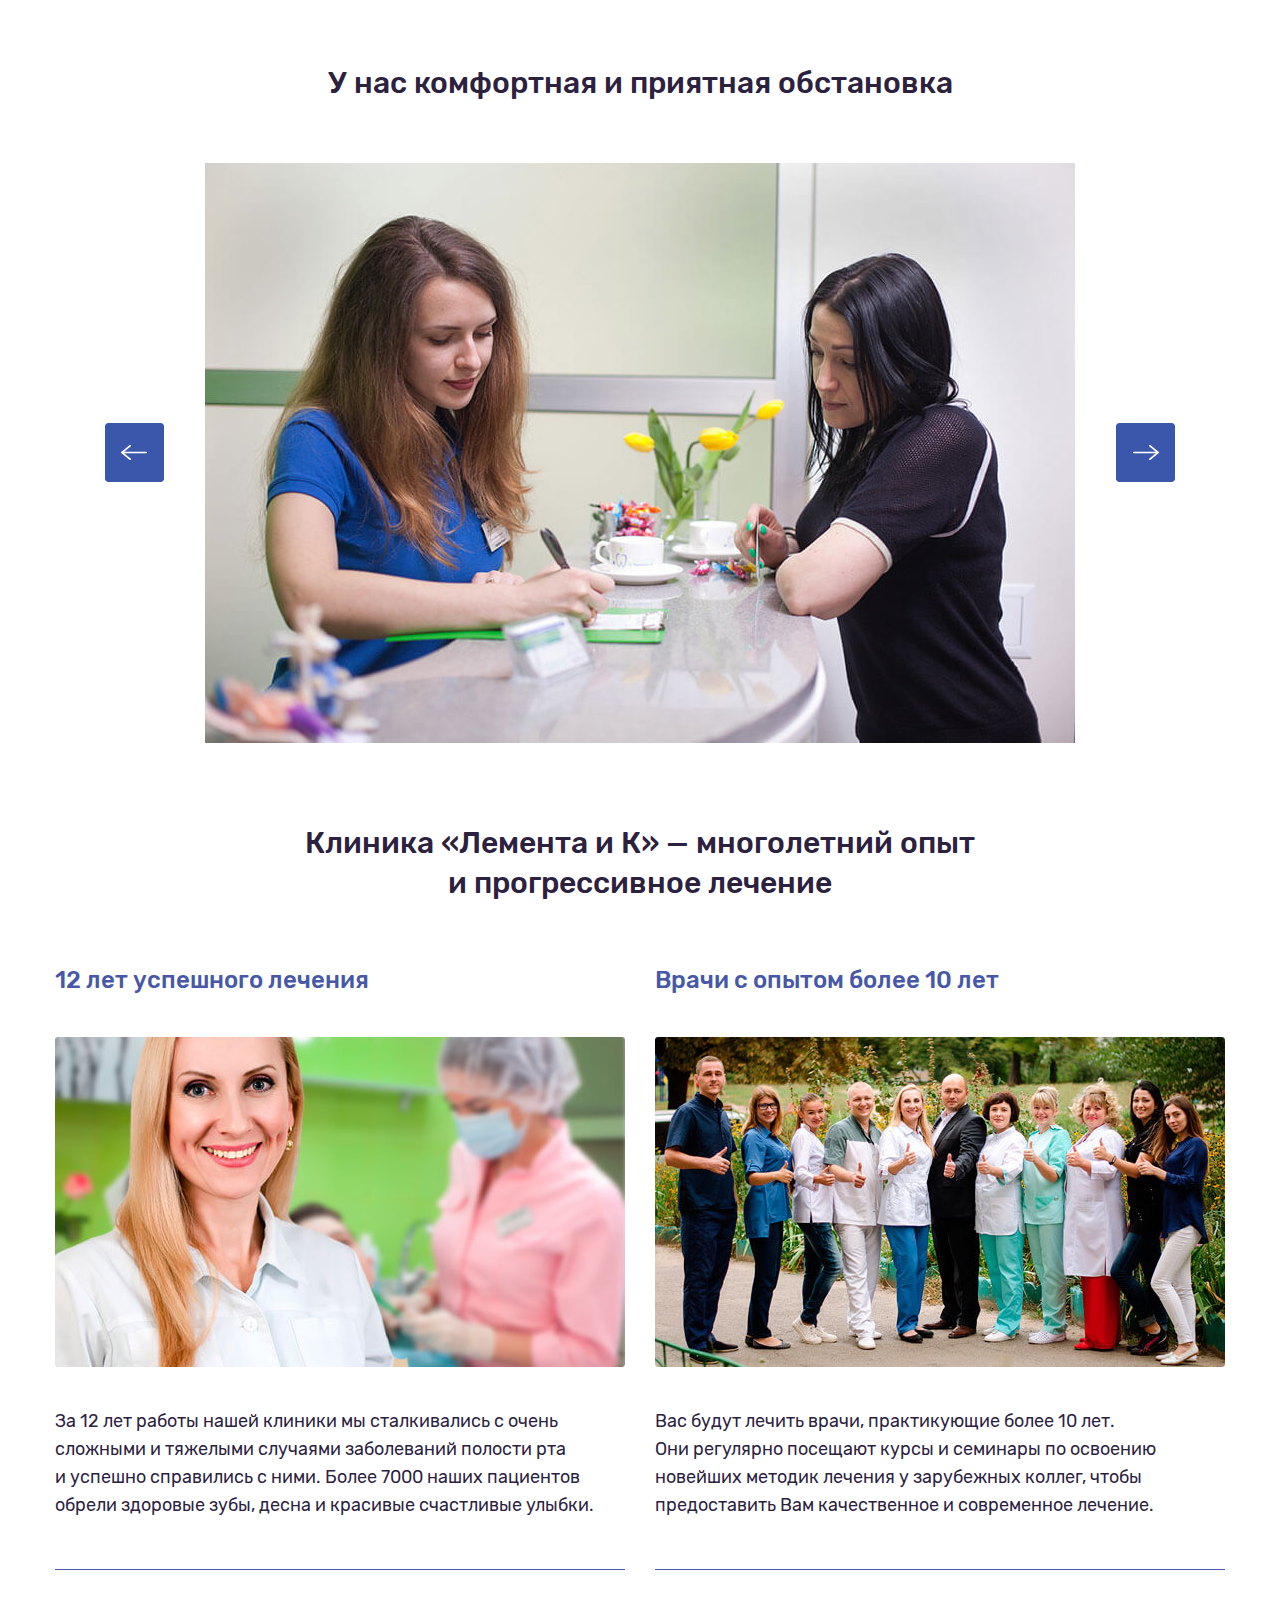
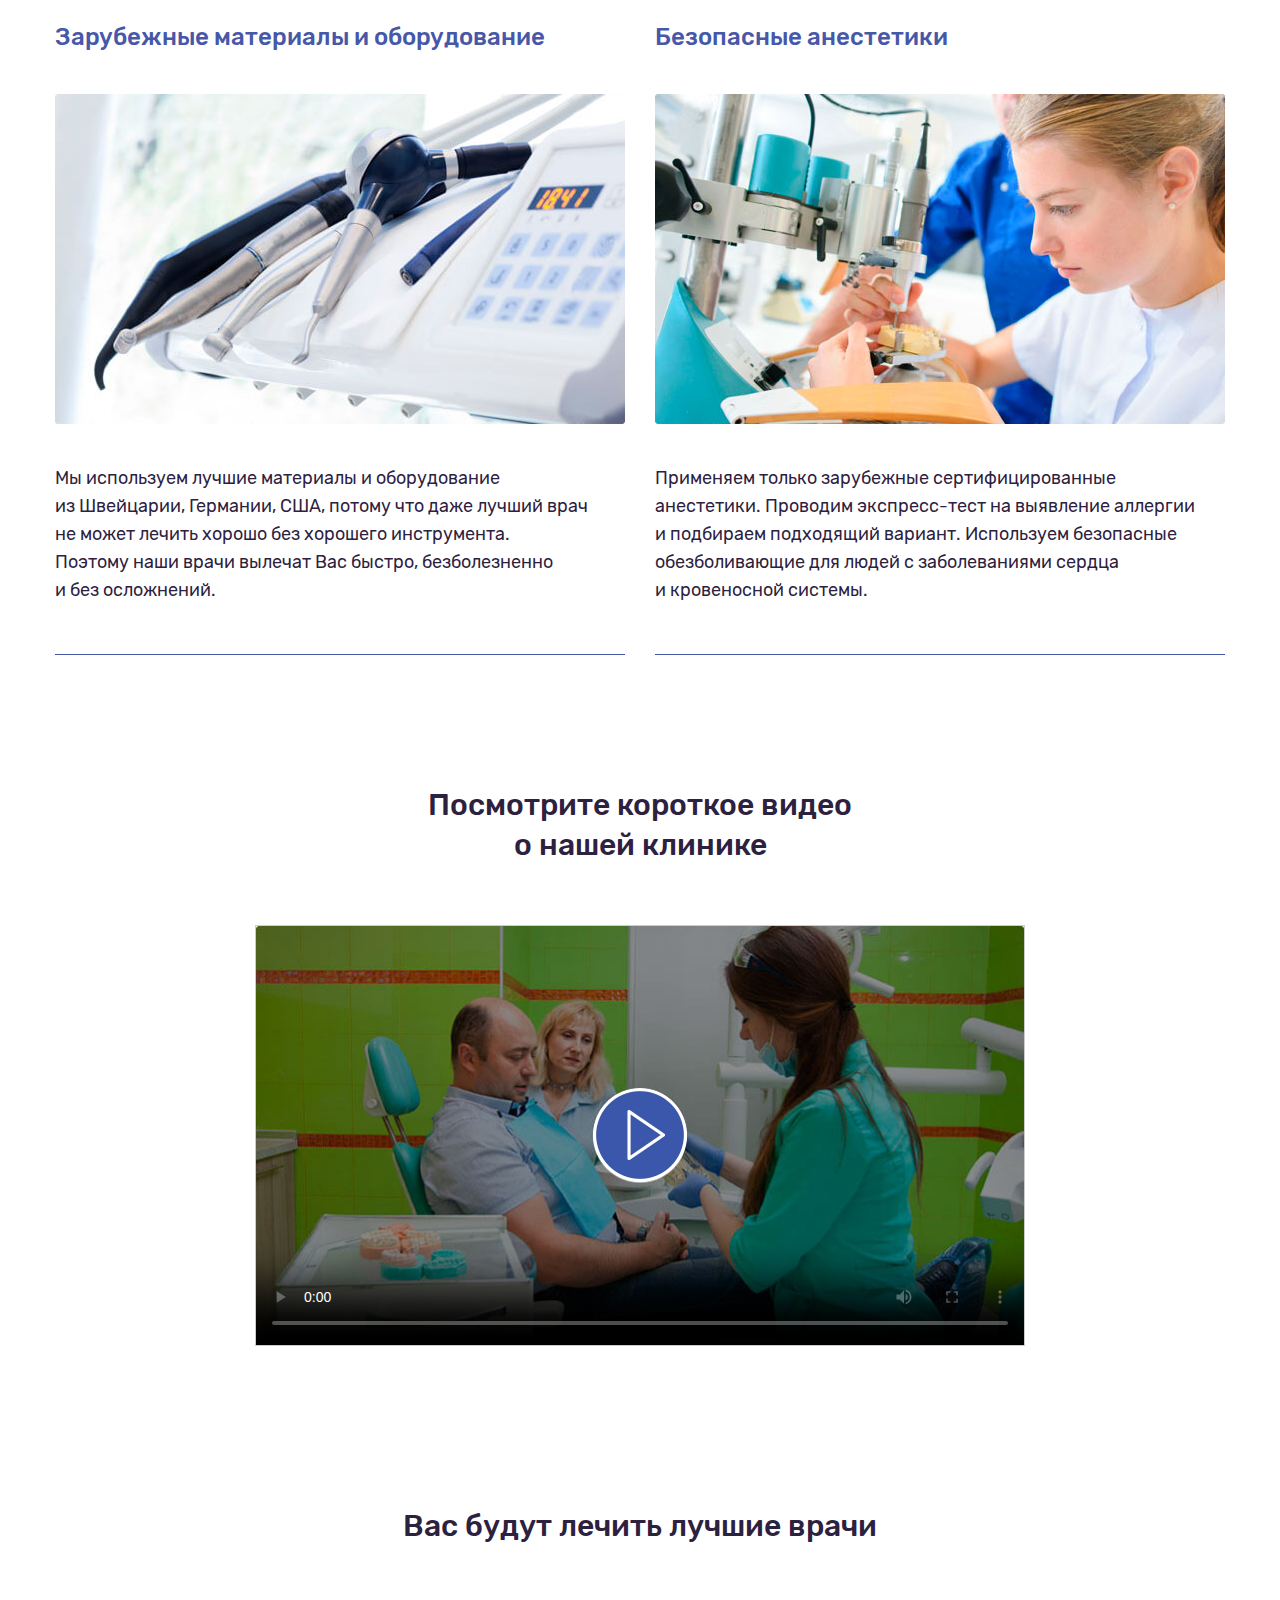
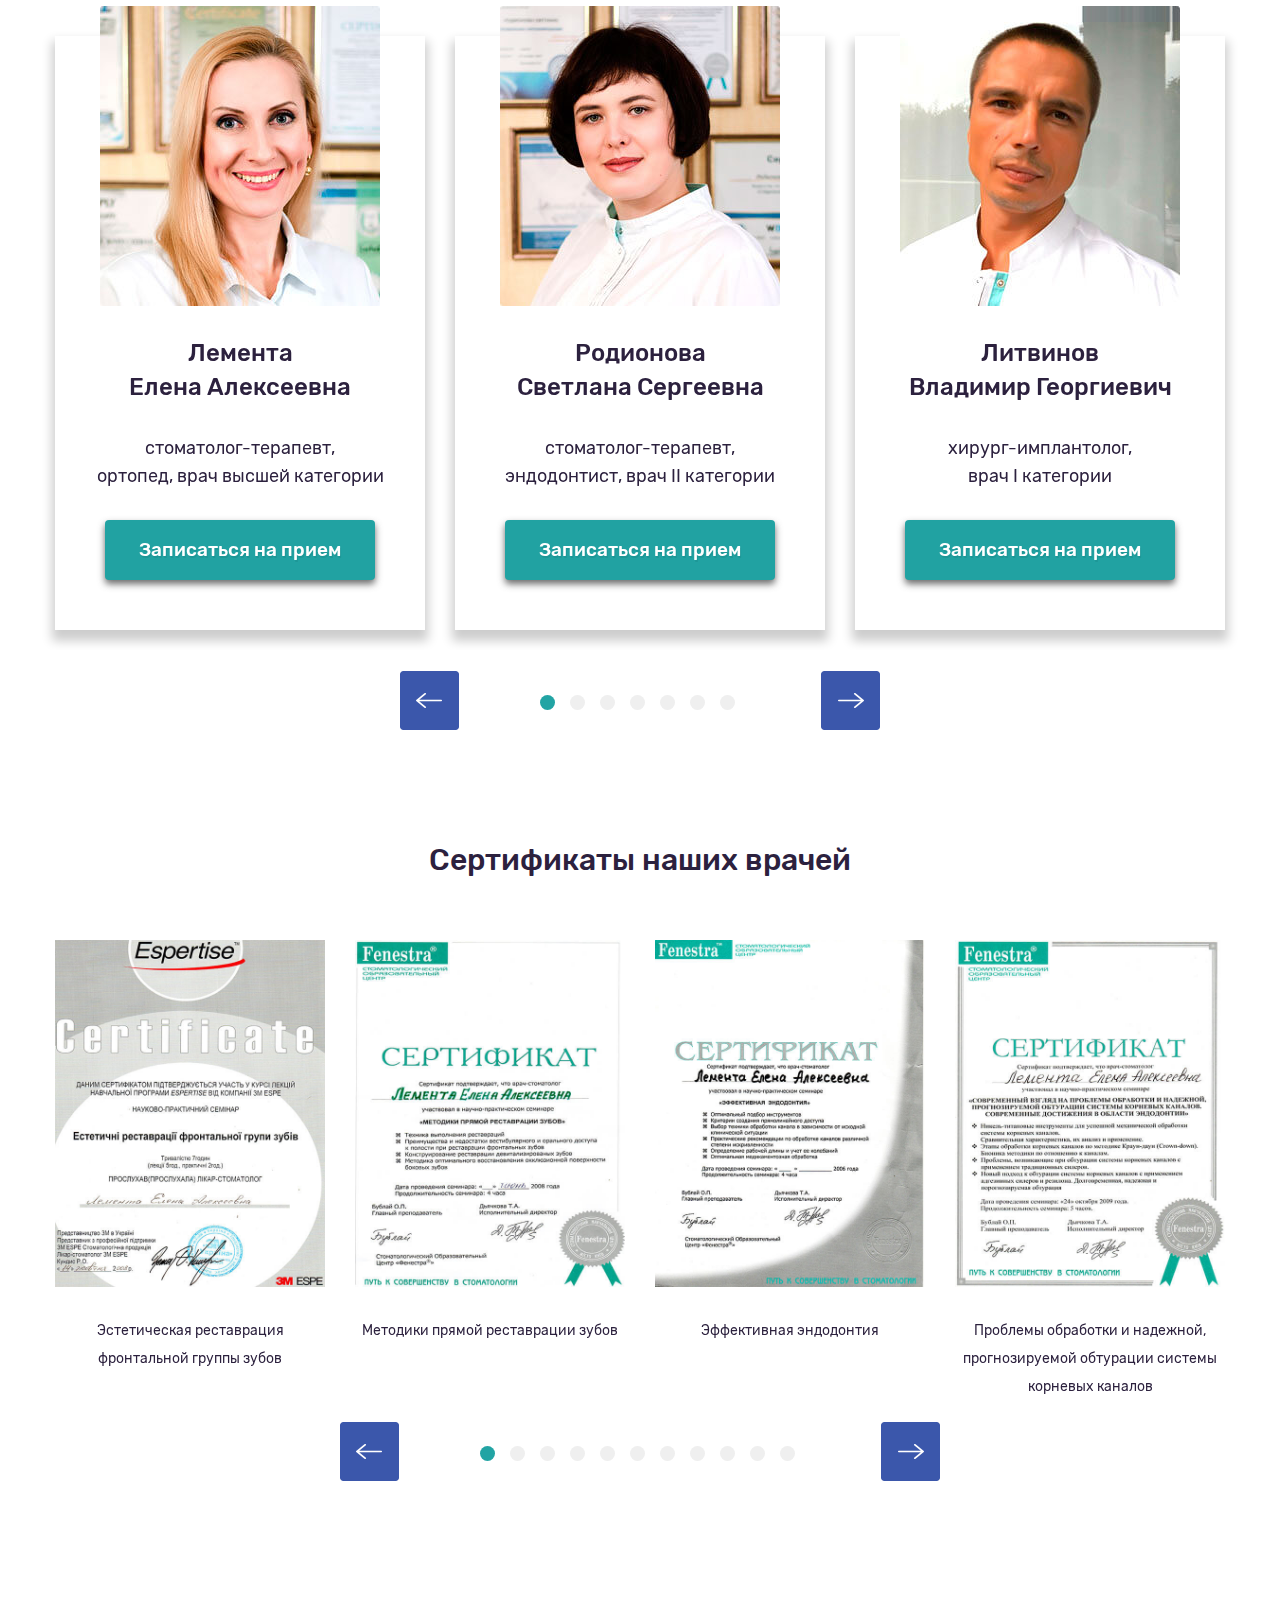
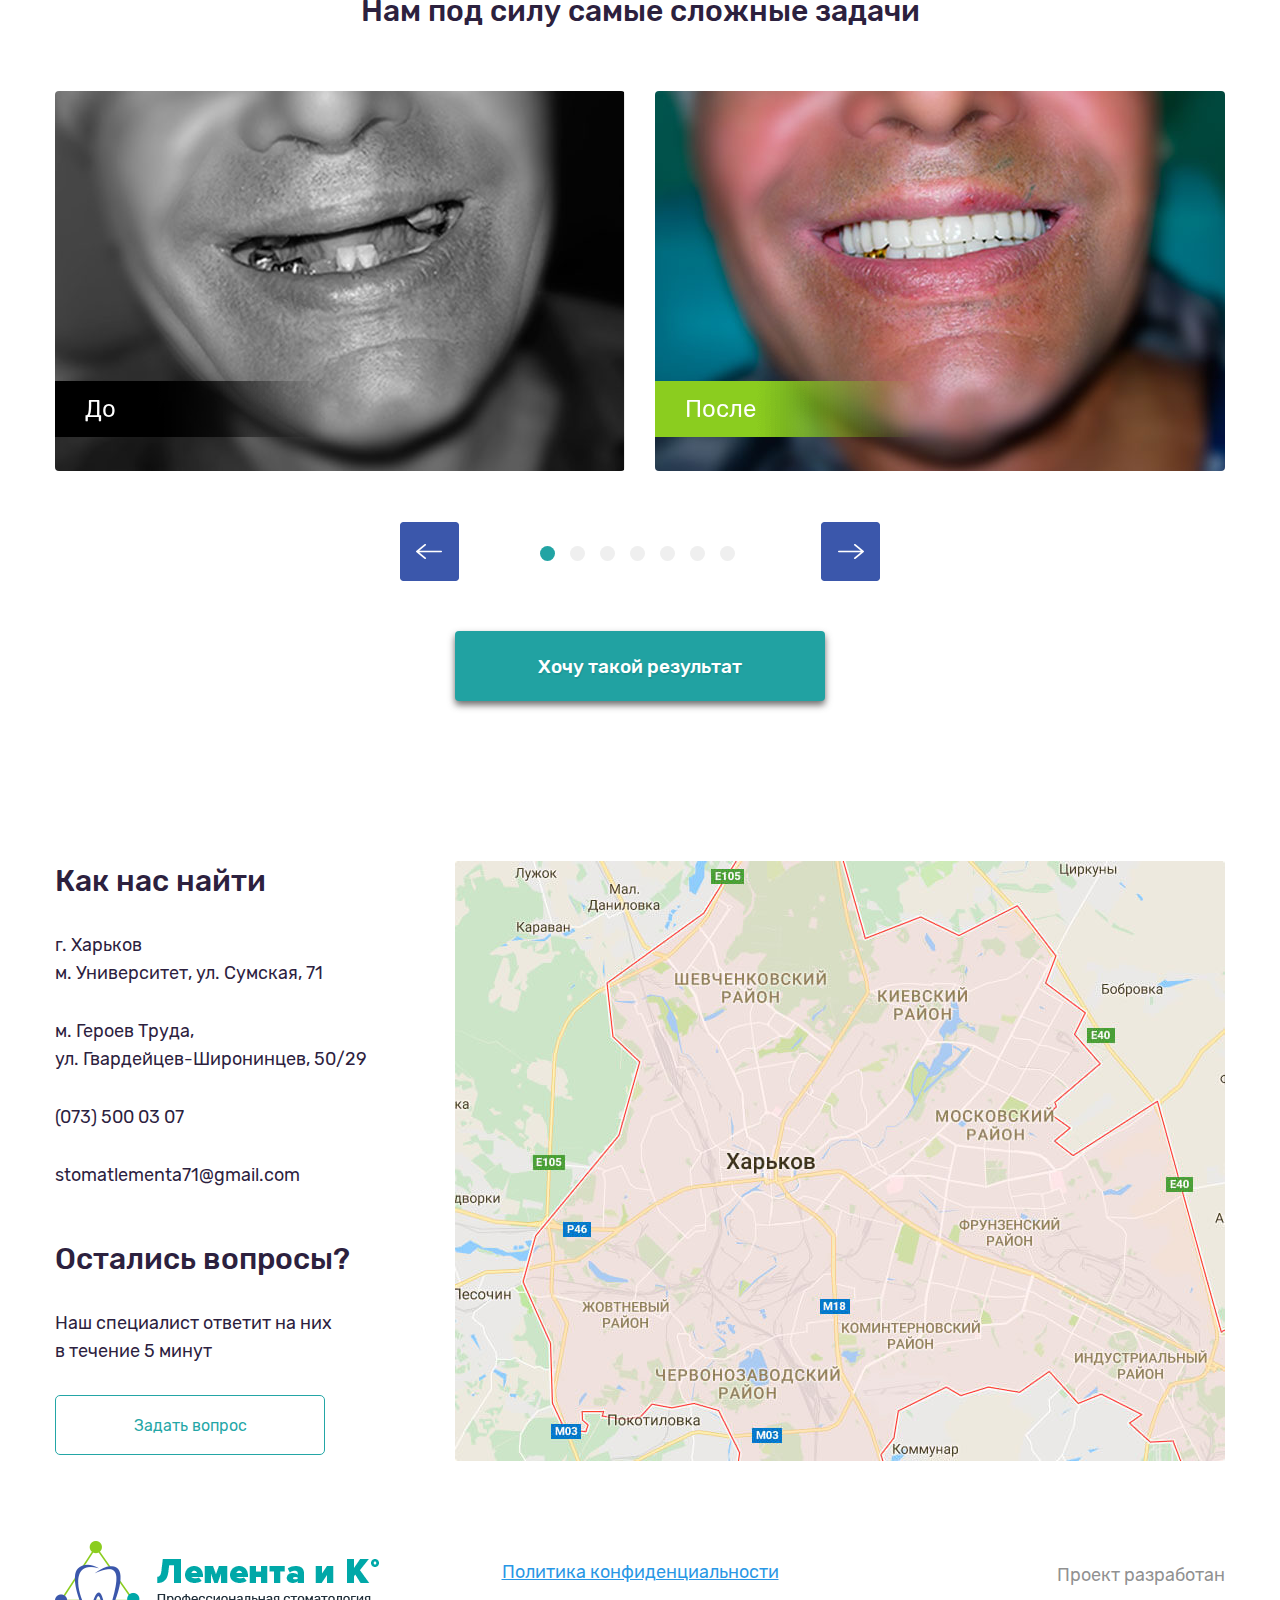
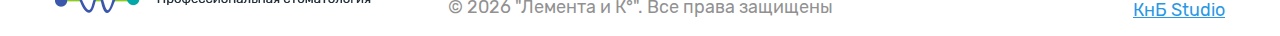
==== commit 4e18e82d: "23.08 morning" ====
--- a/index.html
+++ b/index.html
@@ -472,11 +472,11 @@
 						</div>
 						<div class="col-sm-3">
 							<a class="photo_popup" href="img/cert_8.jpg"><img src="img/cert_8.jpg" alt=""></a>
-							<p>Клинические техники восстановления зубов прямыми реставрациями</p>
+							<p>Проблемы обработки и надежной, прогнозируемой обтурации системы корневых каналов</p>
 						</div>
 						<div class="col-sm-3">
 							<a class="photo_popup" href="img/cert_9.jpg"><img src="img/cert_9.jpg" alt=""></a>
-							<p>Методики прямой реставрации зубов</p>
+							<p>Клинические техники восстановления фронтальной группы зубов прямой реставрации</p>
 						</div>
 						<div class="col-sm-3">
 							<a class="photo_popup" href="img/cert_10.jpg"><img src="img/cert_10.jpg" alt=""></a>
@@ -516,6 +516,20 @@
 					<div class="prev review_prev"></div>
 					<div class="next review_next"></div>
 					<div class="review_slider">
+						<div>
+							<div class="col-sm-6">
+								<div class="review_item rev_before">
+									<img src="img/review_0.jpg" alt="">
+									<div class="before">До</div>
+								</div>
+							</div>
+							<div class="col-sm-6">
+								<div class="review_item rev_after">
+									<img src="img/review_0_.jpg" alt="">
+									<div class="after">После</div>
+								</div>
+							</div>
+						</div>
 						<div>
 							<div class="col-sm-6">
 								<div class="review_item rev_before">
@@ -635,7 +649,7 @@
 				</div>
 				<div class="col-sm-6 col-xs-12 copyright">
 					<span><a class="popup" href="#politics">Политика конфиденциальности</a></span>
-					<p>&copy; <script type="text/javascript">var mdate = new Date(); document.write(mdate.getFullYear());</script> "Disney City". Все права защищены</p>
+					<p>&copy; <script type="text/javascript">var mdate = new Date(); document.write(mdate.getFullYear());</script> "Лемента и К°". Все права защищены</p>
 				</div>
 				<div class="col-sm-3 col-xs-12 made_by">
 					<p>Проект разработан</p>
@@ -669,7 +683,7 @@
 				Тем не менее, несмотря на то, что мы стремимся обезопасить Вашу личную информацию, Вы тоже должны принимать меры, чтобы защитить ее.<br><br>
 				Мы настоятельно рекомендуем Вам принимать все возможные меры предосторожности во время пребывания в Интернете. Организованные нами услуги и веб-сайты предусматривают меры по защите от утечки, несанкционированного использования и изменения информации, которую мы контролируем. Несмотря на то, что мы делаем все возможное, чтобы обеспечить целостность и безопасность своей сети и систем, мы не можем гарантировать, что наши меры безопасности предотвратят незаконный доступ к этой информации хакеров сторонних организаций.<br><br>
 				В случае изменения данной политики конфиденциальности вы сможете прочитать об этих изменениях на этой странице или, в особых случаях, получить уведомление на свой e-mail.<br><br>
-				Для связи с администратором сайта по любым вопросам вы можете написать письмо на e-mail: disneycity.opt@gmail.com
+				Для связи с администратором сайта по любым вопросам вы можете написать письмо на e-mail: stomatlementa71@gmail.com
 			</p>
 			</div>
 		</div>
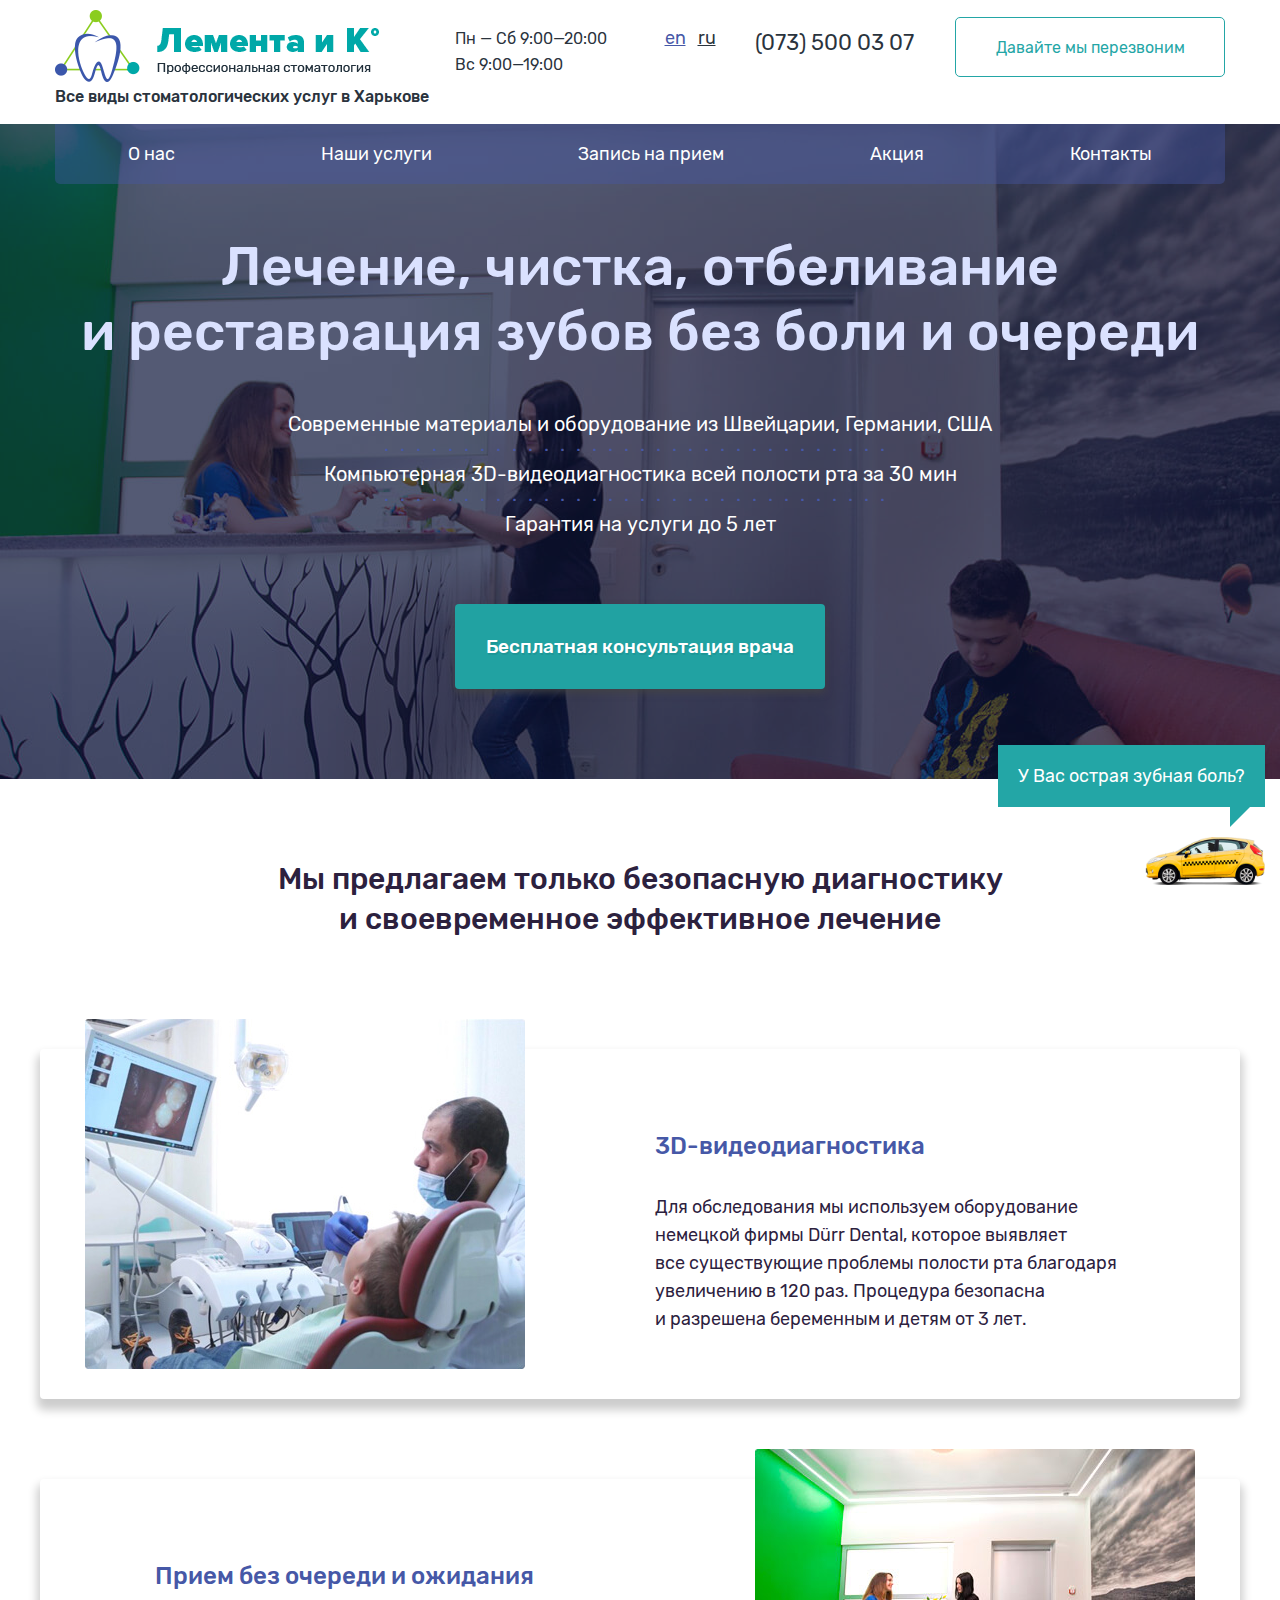
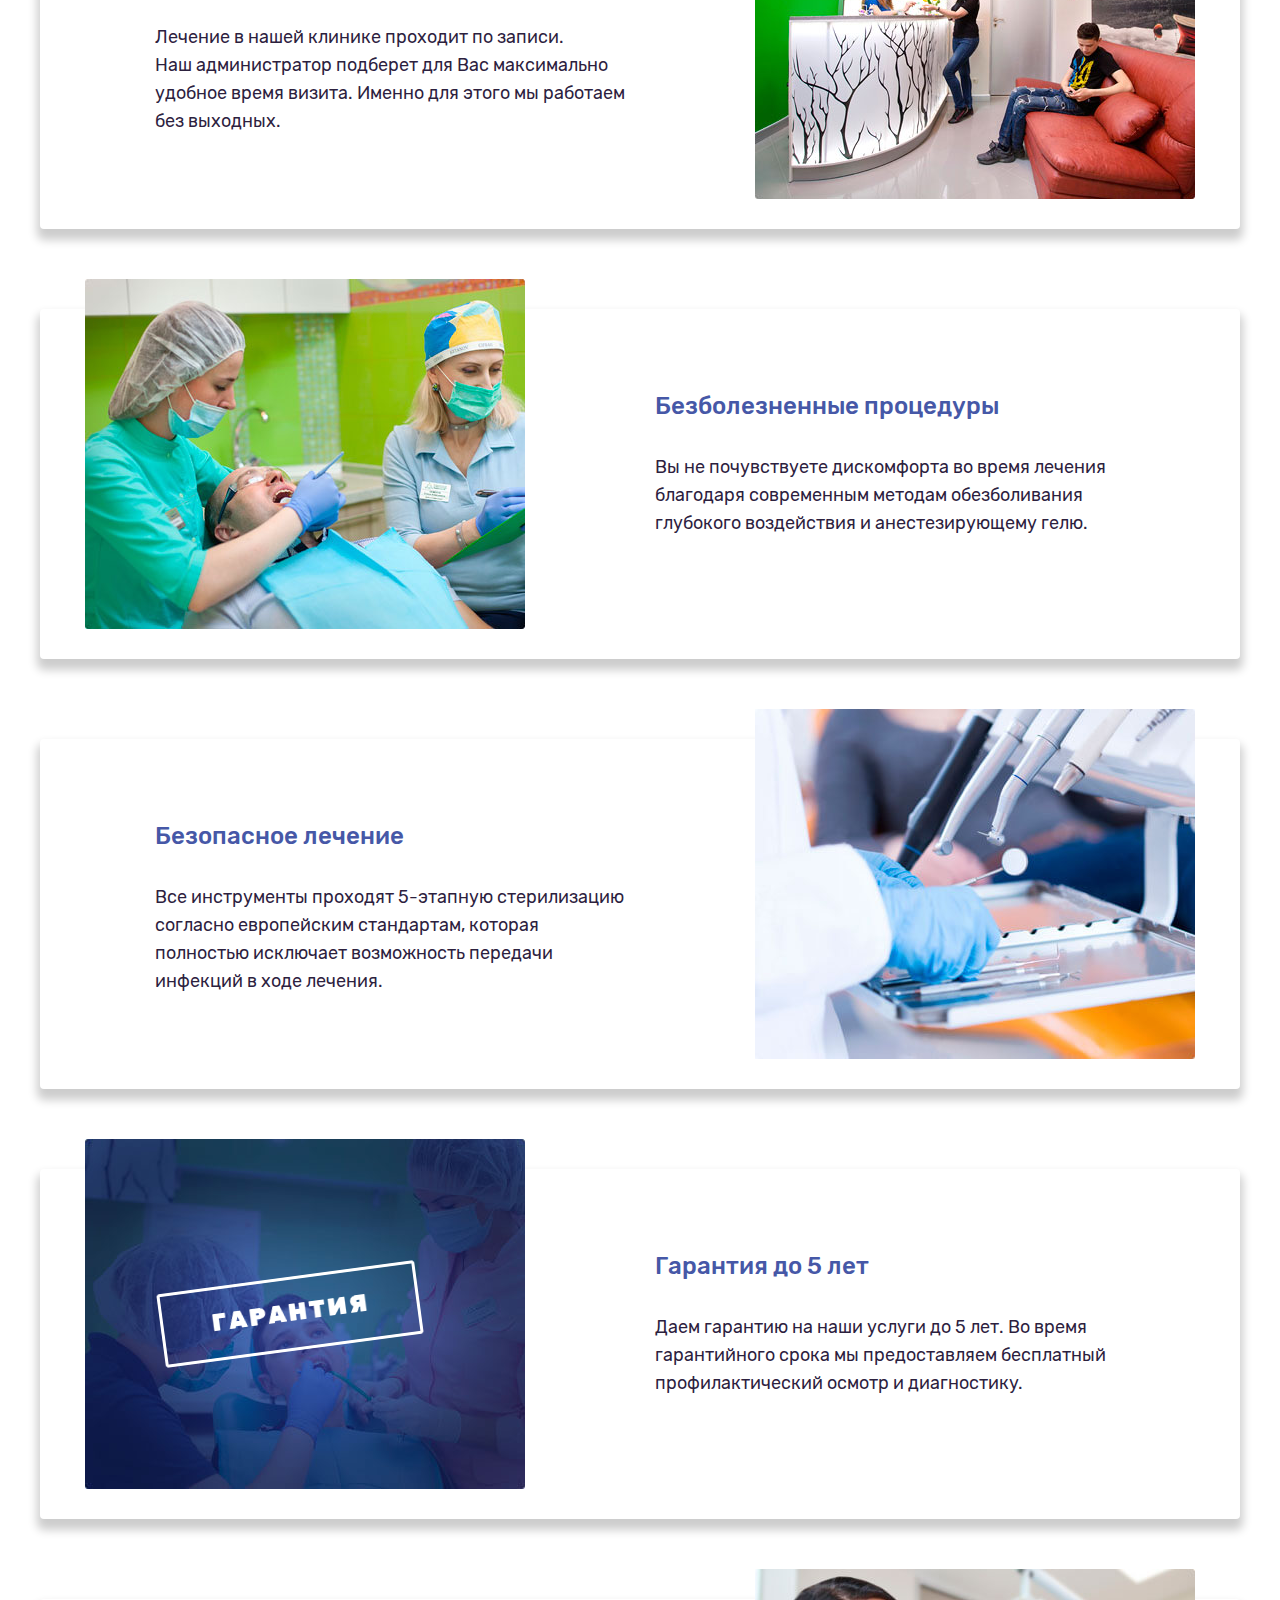
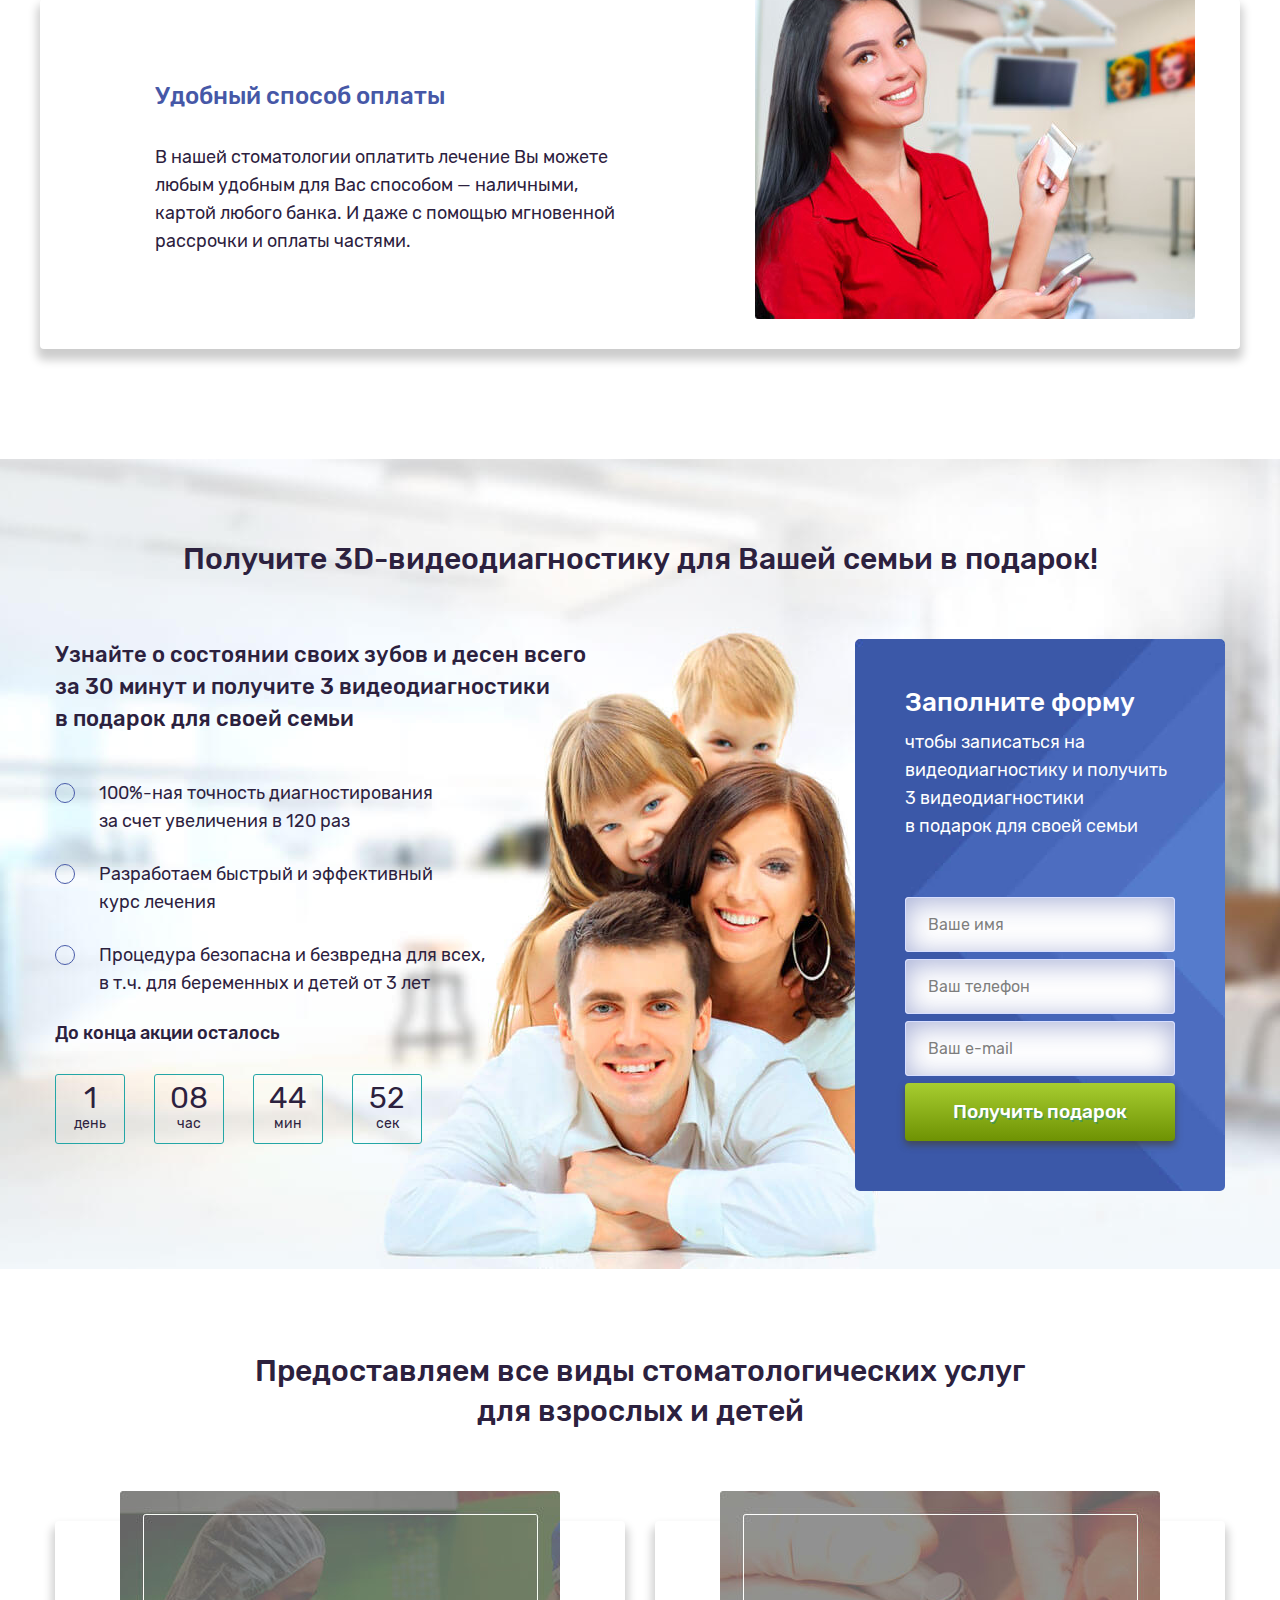
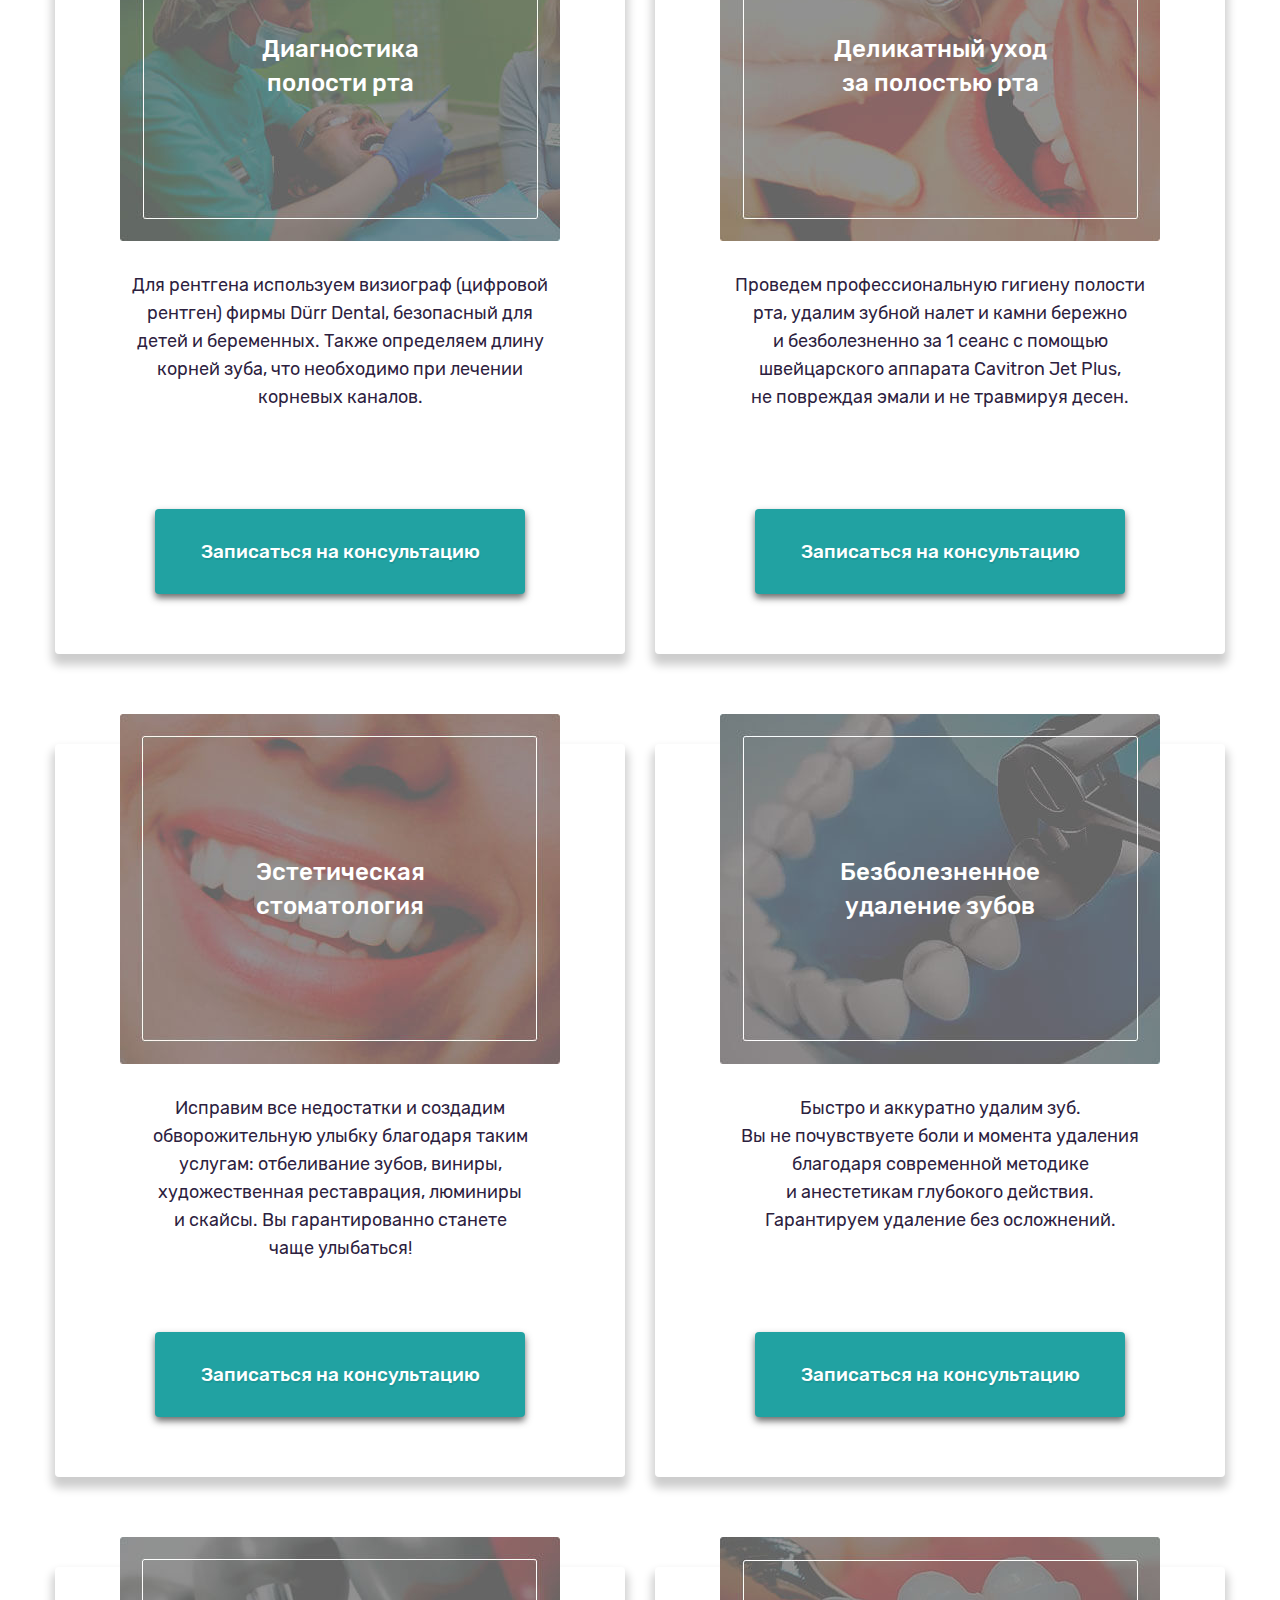
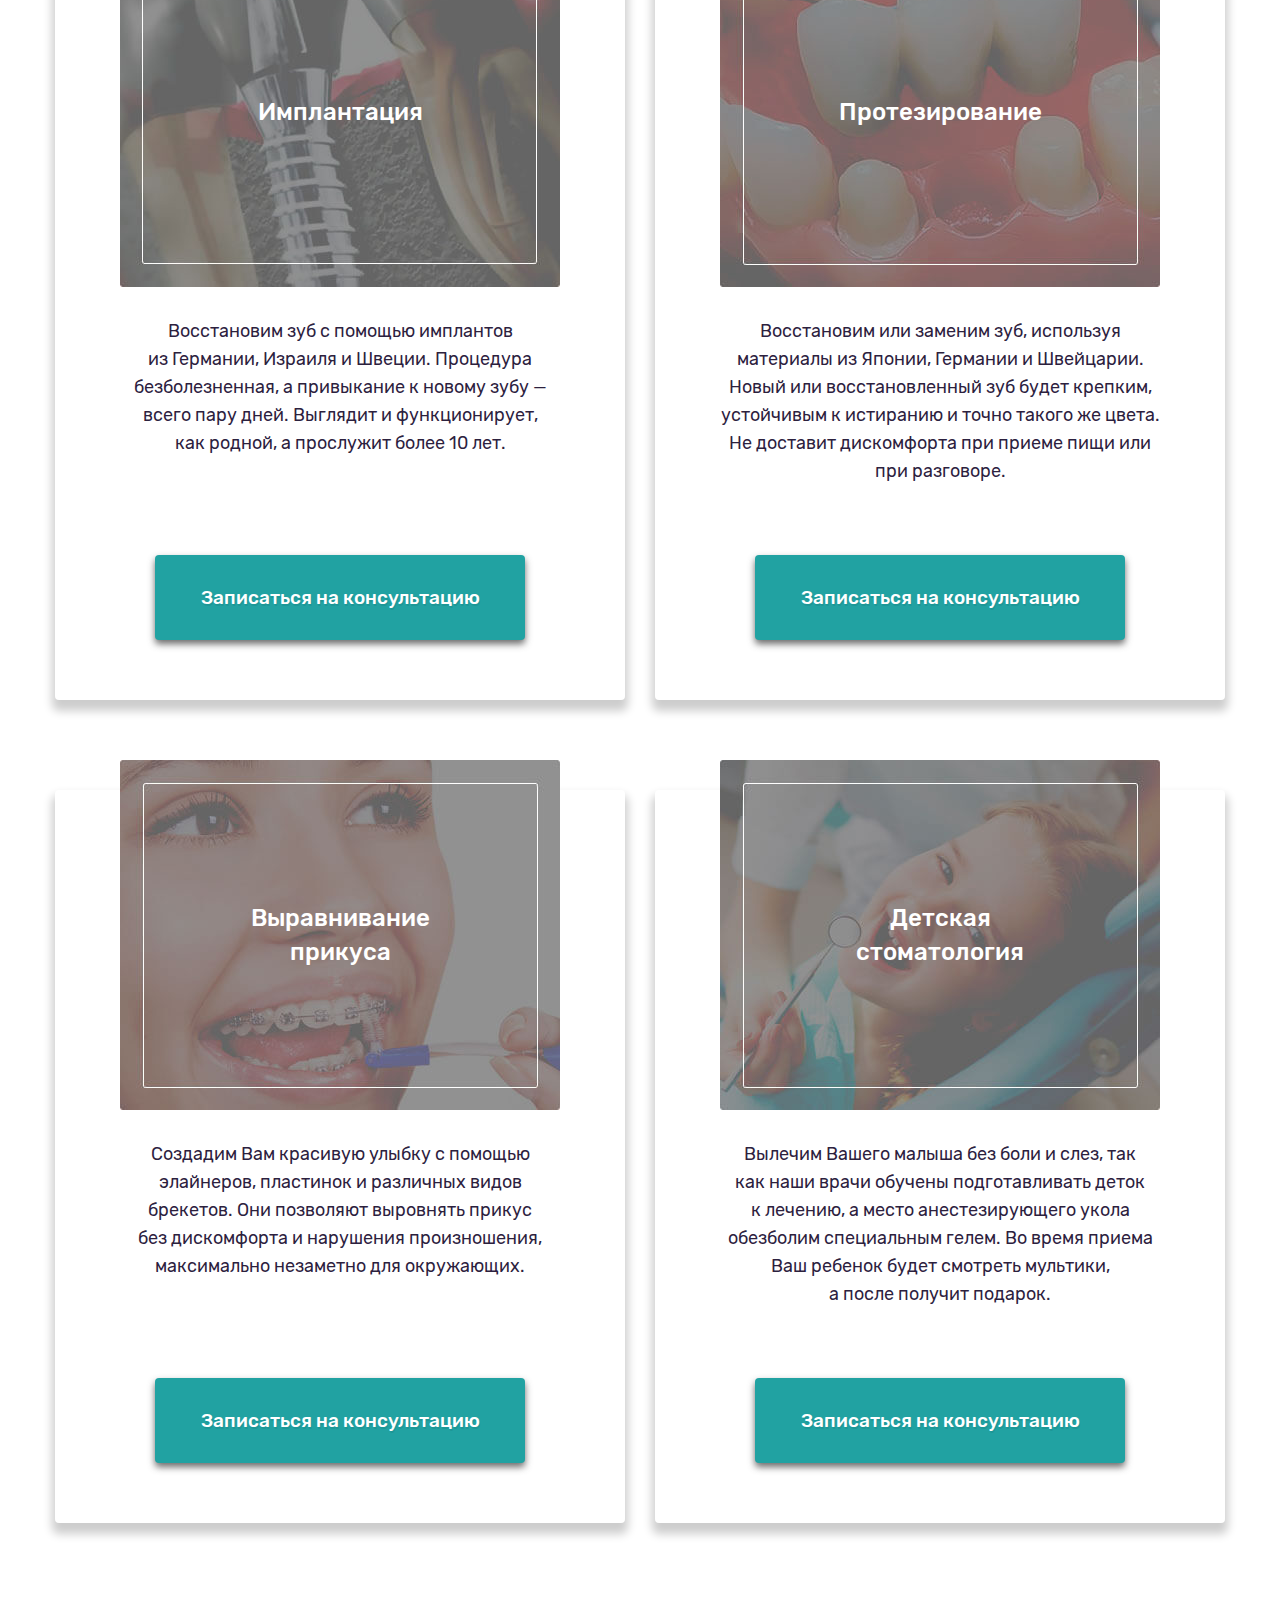
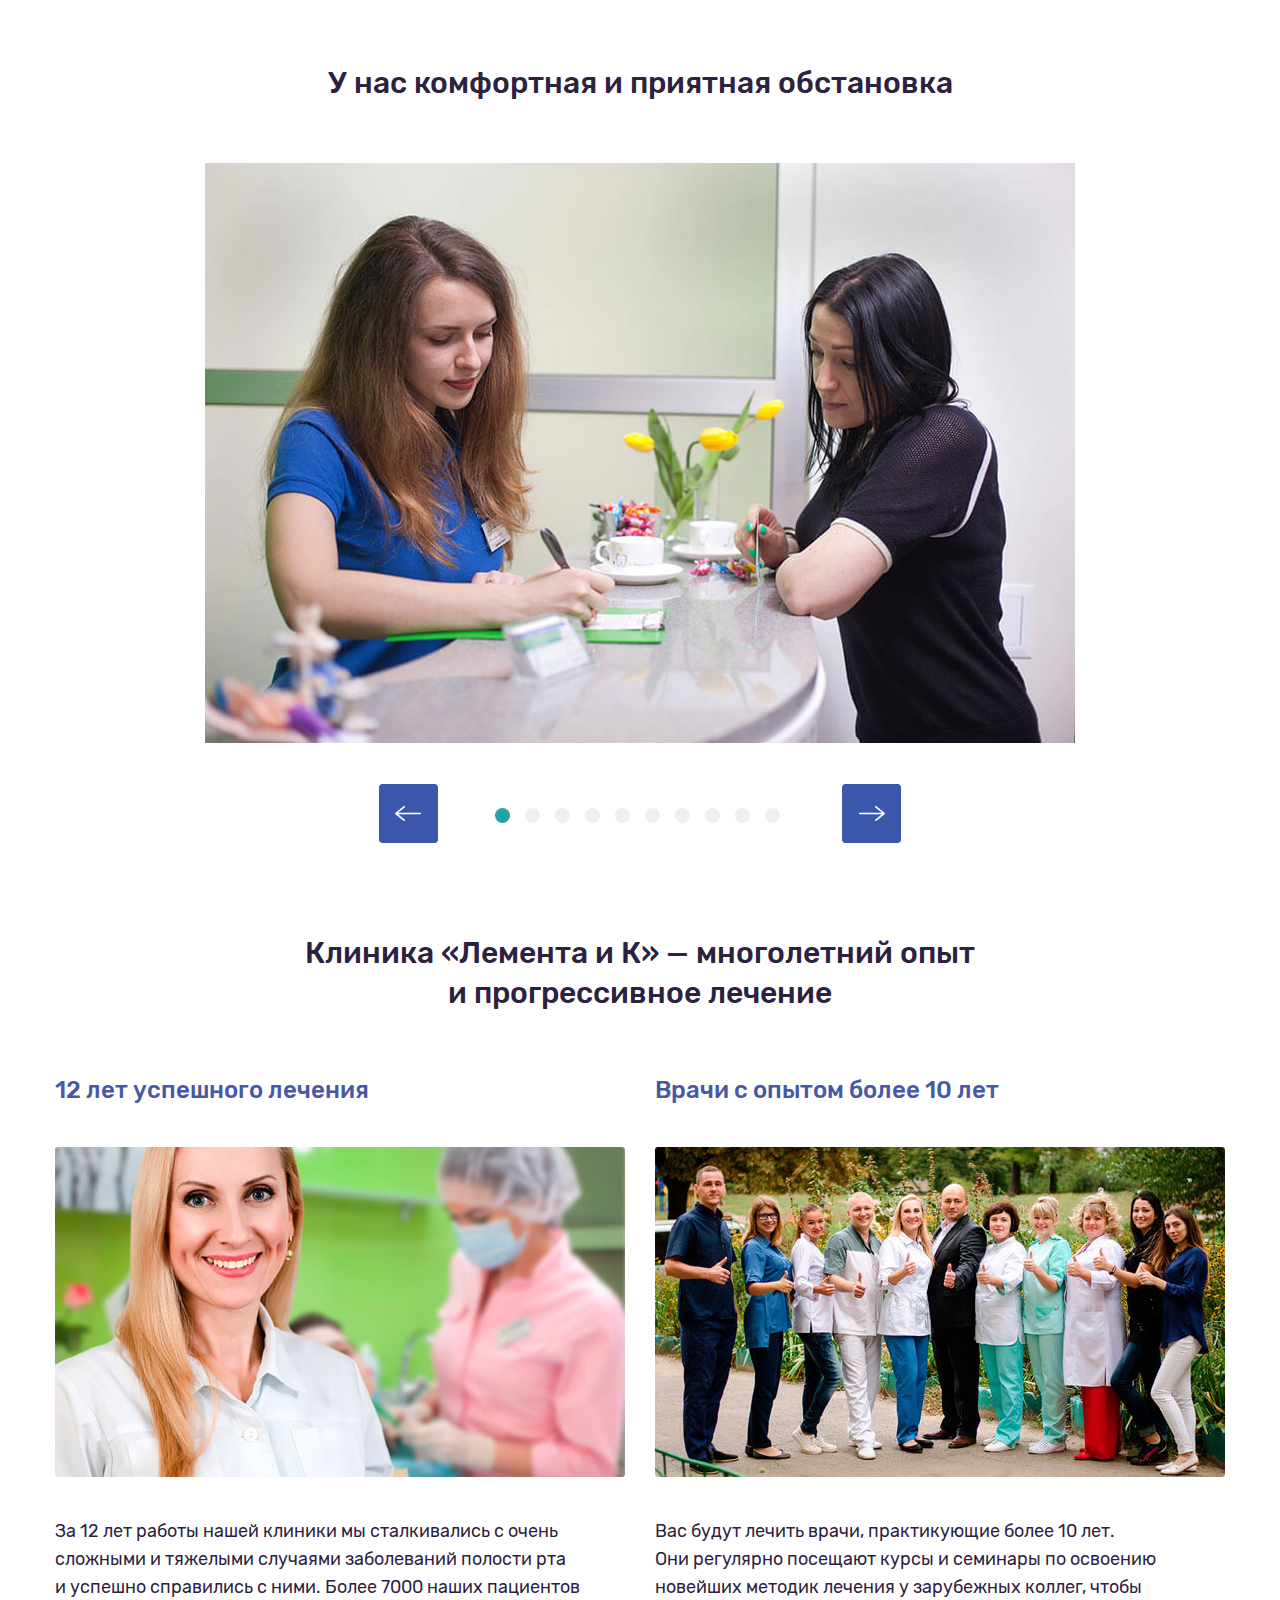
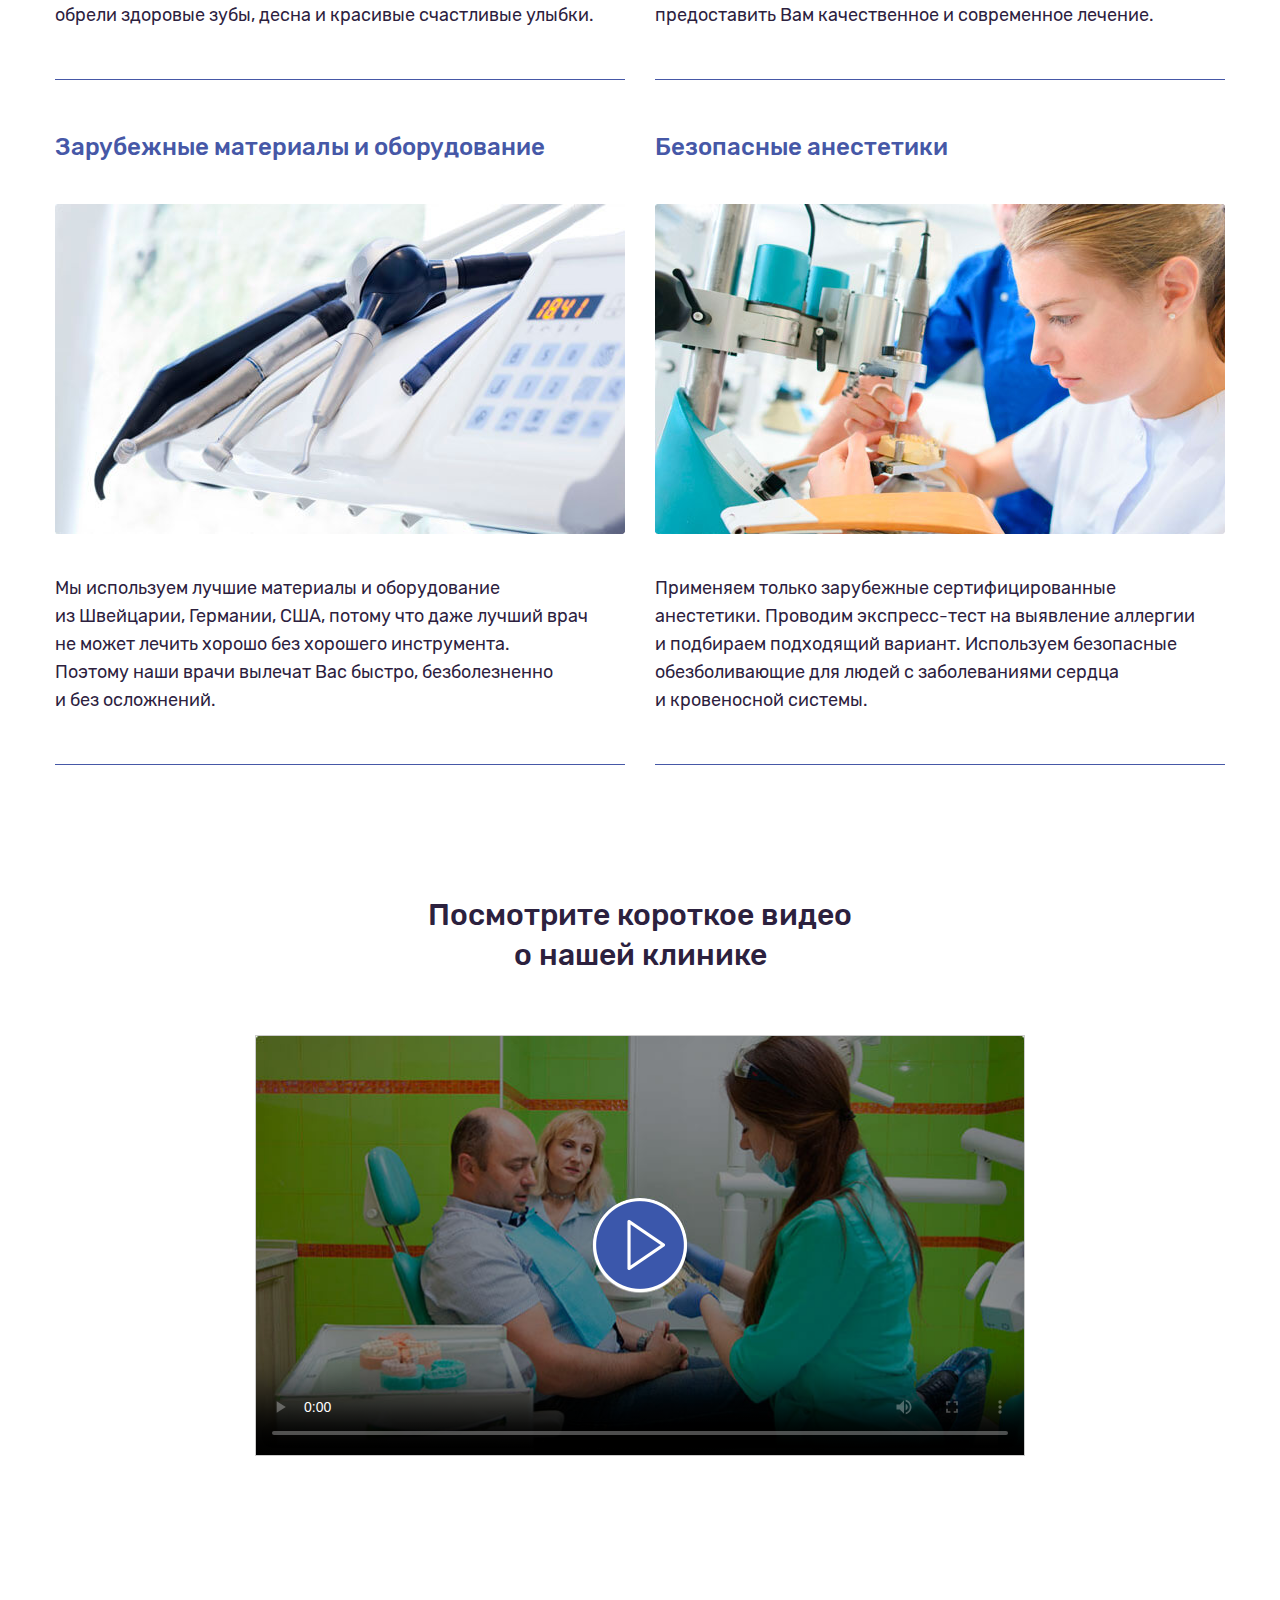
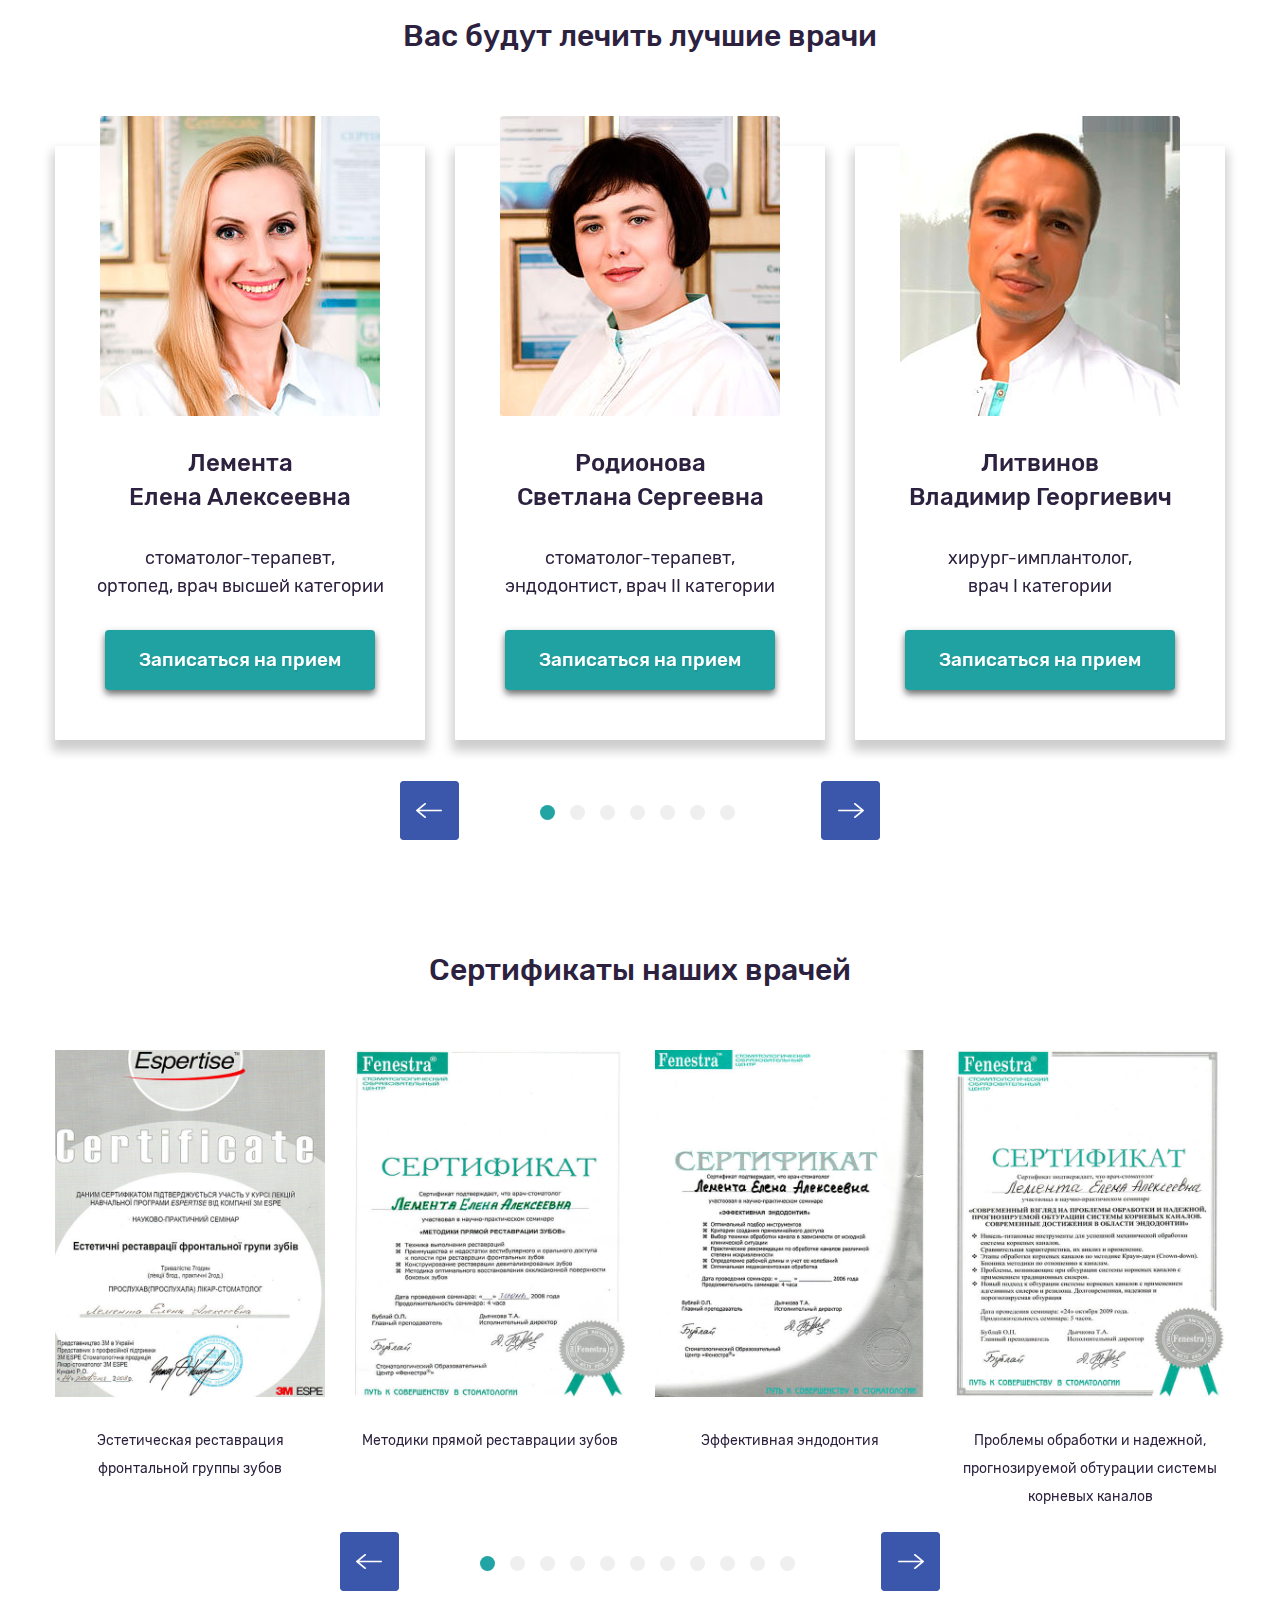
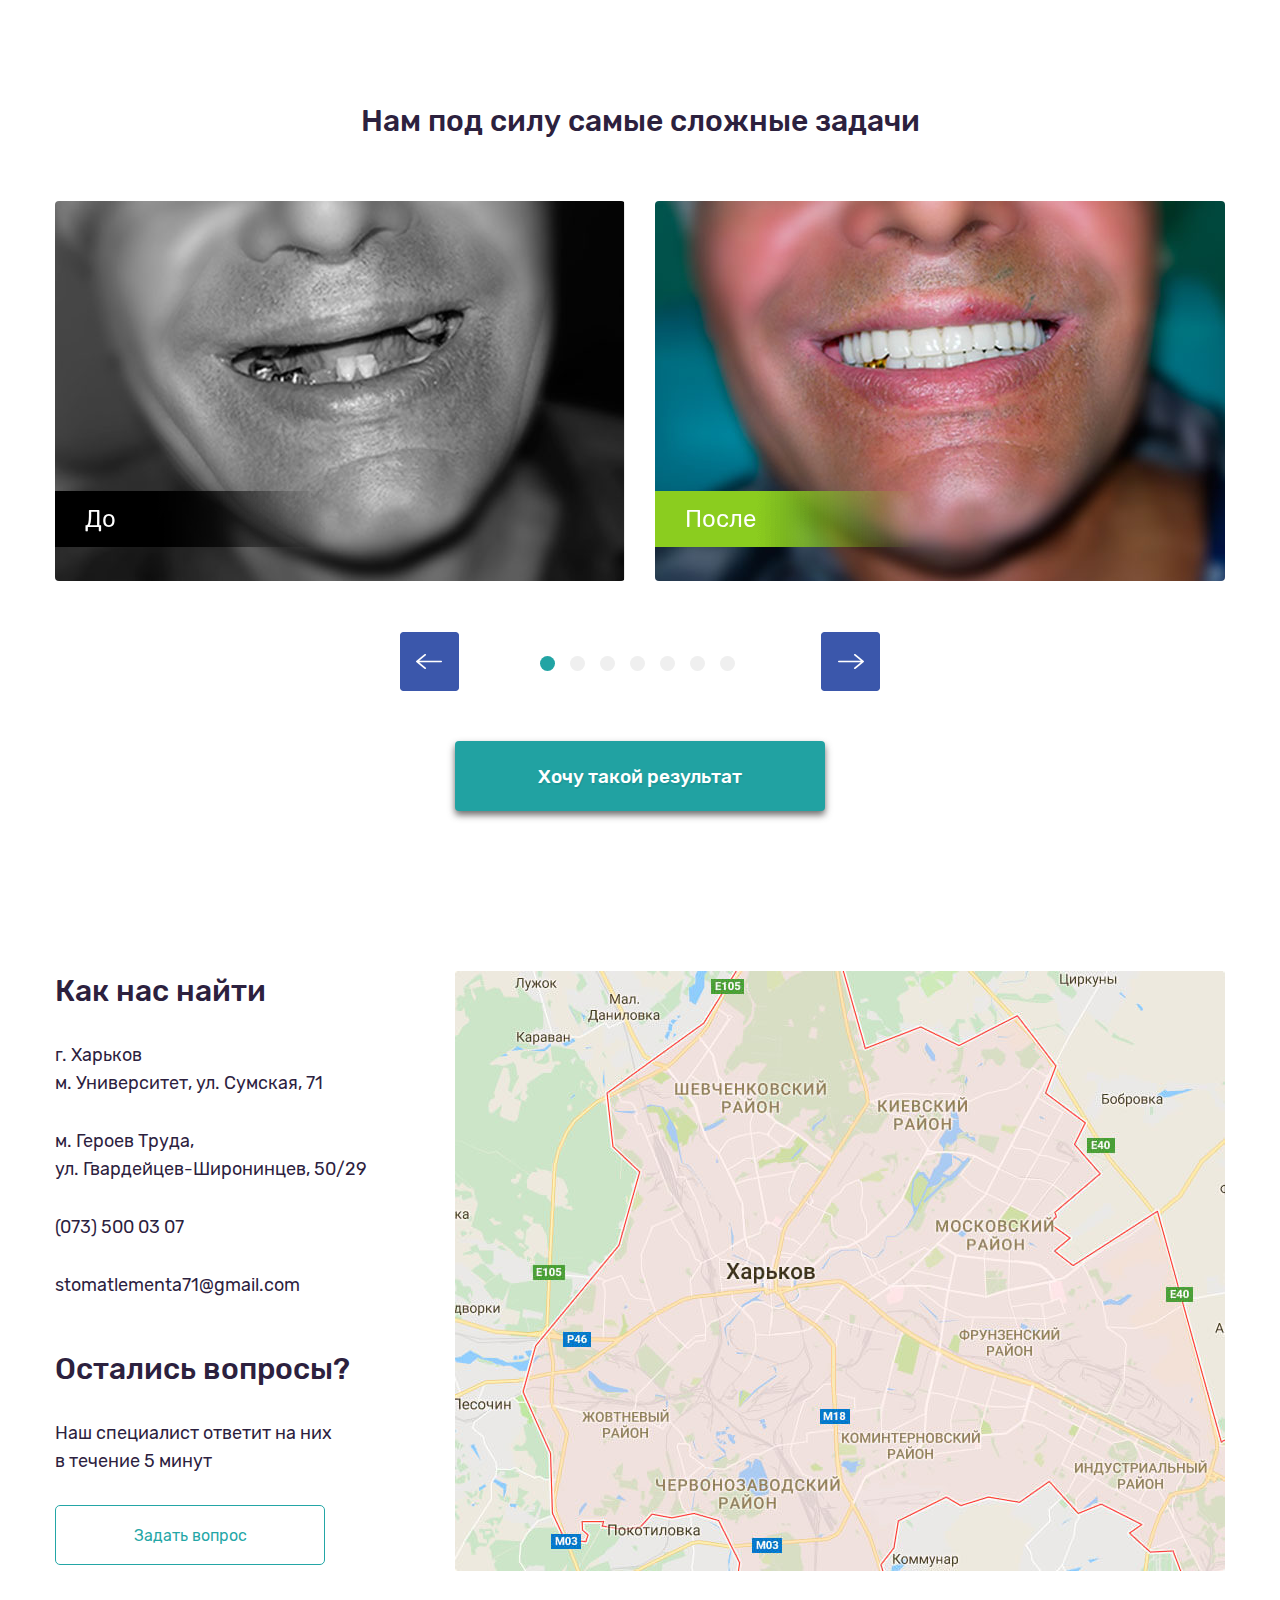
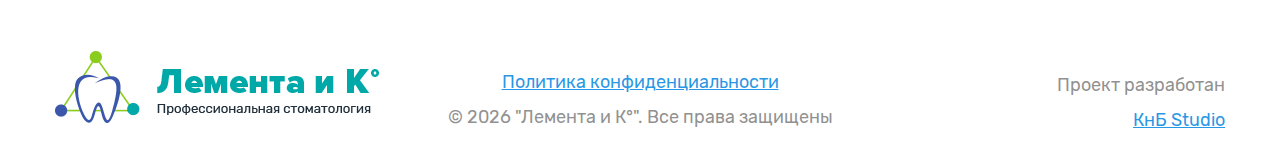
==== commit c5268205: "24.08" ====
--- a/index.html
+++ b/index.html
@@ -21,7 +21,7 @@
 		<div class="fixed_button">
 			<!-- <div class="esc">×</div> -->
 			<p>У Вас острая зубная боль?</p>
-			<img src="img/taxi.jpg" alt="">
+			<img src="img/taxi.png" alt="">
 		</div>
 	</a>
 	<header>
@@ -35,7 +35,7 @@
 				</div>
 				<div class="col-sm-2 col-md-1 lang">
 					<ul>
-						<a href=""><li class="active_lang">ua</li></a>
+						<a href=""><li class="active_lang">en</li></a>
 						<a href=""><li>ru</li></a>
 					</ul>
 				</div>
@@ -118,6 +118,7 @@
 			<div class="row left_pict">
 				<div class="col-sm-6 col-lg-5 offer_pict">
 					<img src="img/offer_5.jpg" alt="">
+					<img src="img/garant.png" alt="" class="garant">
 				</div>
 				<div class="col-sm-6 col-lg-5 col-lg-offset-1">
 					<h4>Гарантия до 5 лет</h4>
@@ -213,7 +214,7 @@
 							<img src="img/kind_2.jpg" alt="">
 						</div>
 						<p>Проведем профессиональную гигиену полости рта, удалим зубной налет и камни бережно <br>и безболезненно за 1 сеанс с помощью швейцарского аппарата Cavitron Jet Plus, <br>не повреждая эмали и не травмируя десен.</p>
-						<a href="#kind2#kind1FormWrapperFormWrapper" class="popup"><button class="main_btn">Записаться на консультацию</button></a>
+						<a href="#kind2FormWrapper" class="popup"><button class="main_btn">Записаться на консультацию</button></a>
 					</div>
 				</div>
 			</div>
@@ -476,7 +477,7 @@
 						</div>
 						<div class="col-sm-3">
 							<a class="photo_popup" href="img/cert_9.jpg"><img src="img/cert_9.jpg" alt=""></a>
-							<p>Клинические техники восстановления фронтальной группы зубов прямой реставрации</p>
+							<p>Клинические техники восстановления фронтальной группы зубов прямыми реставрациями</p>
 						</div>
 						<div class="col-sm-3">
 							<a class="photo_popup" href="img/cert_10.jpg"><img src="img/cert_10.jpg" alt=""></a>
@@ -492,7 +493,7 @@
 						</div>
 						<div class="col-sm-3">
 							<a class="photo_popup" href="img/cert_2.jpg"><img src="img/cert_2.jpg" alt=""></a>
-							<p>Протезування повними коронками</p>
+							<p>Протезирование полными коронками</p>
 						</div>
 						<div class="col-sm-3">
 							<a class="photo_popup" href="img/cert_3.jpg"><img src="img/cert_3.jpg" alt=""></a>
--- a/css/main.css
+++ b/css/main.css
@@ -556,6 +556,7 @@
 }
 main video {
 	position: absolute;
+	width: 100%;
 }
 .main_content {
 	position: relative;
@@ -579,6 +580,15 @@
 .offer img {
 	width: 100%;
 	max-width: 440px;
+}
+.offer img.garant {
+	position: absolute;
+	width: auto;
+	left: 0;
+	right: 0;
+	top: 0;
+	bottom: 0;
+	margin: auto;
 }
 .offer .row.left_pict .offer_pict {
 	text-align: right;
@@ -750,22 +760,25 @@
 	background-image: url("../img/prev_hover.png");
 }
 .photo {
-	padding: 0;
+	padding-top: 0;
 }
 .photo .slider_wrapper {
 	max-width: 870px;
 	margin: 0 auto;
 }
+.photo .slick-dots {
+	bottom: -90px!important;
+}
 .photo .next {
-	right: -100px;
-	bottom: 0;
-	top: 0;
+	right: 20%;
+	bottom: -100px;
+
 	margin: auto;
 }
 .photo .prev {
-	left: -100px;
-	bottom: 0;
-	top: 0;
+	left: 20%;
+	bottom: -100px;
+
 	margin: auto;
 }
 .exp {
@@ -795,6 +808,11 @@
 	display: block;
 	width: 100%;
 	border: 1px solid #ccc;
+	-webkit-object-fit: cover;
+	-moz-object-fit: cover;
+	-ms-object-fit: cover;
+	-o-object-fit: cover;
+	object-fit: cover;
 }
 .video button {
 	position: absolute;
@@ -961,11 +979,10 @@
 	right: 15px;
 	bottom: 15px;
 	z-index: 200;
-	max-width: 160px;
-	background-color: #fff;
-	border: 2px solid #000;
-	padding: 20px;
-	box-shadow: -3px 3px 5px rgba(0,0,0,.3);
+	text-align: right;
+	/*border: 2px solid #000;*/
+	/*padding: 20px;*/
+	/*box-shadow: -3px 3px 5px rgba(0,0,0,.3);*/
 }
 .fixed_button .esc {
 	position: absolute;
@@ -980,9 +997,24 @@
 	font-size: 1.8rem;
 	line-height: 2.2rem;
 	margin-bottom: 10px;
+	background-color: #23a6a6;
+	color: #fff;
+	padding: 20px;
+	margin-bottom: 30px;
+	position: relative;
+}
+.fixed_button p:before {
+	position: absolute;
+	content: "";
+	top: 100%;
+	right: 15px;
+	width: 0;
+	height: 0;
+	border-top: 20px solid #23a6a6; 
+	border-right: 20px solid transparent;
 }
 .fixed_button img {
-	width: 100%;
+	max-width: 120px;
 }
 .after, .before {
 	width: 270px;
--- a/css/media.css
+++ b/css/media.css
@@ -124,9 +124,6 @@
 		display: none;
 	}
 	.fixed_button {
-		display: none;
-	}
-	.cert {
 		display: none;
 	}
 	.lang {
@@ -231,8 +228,9 @@
 	section h3 {
 		margin-bottom: 3rem;
 	}
-	.photo {
-		display: none;
+	.photo img {
+		width: 100%;
+		max-width: 870px;
 	}
 	.form_wrapper2 {
 		max-width: 370px;
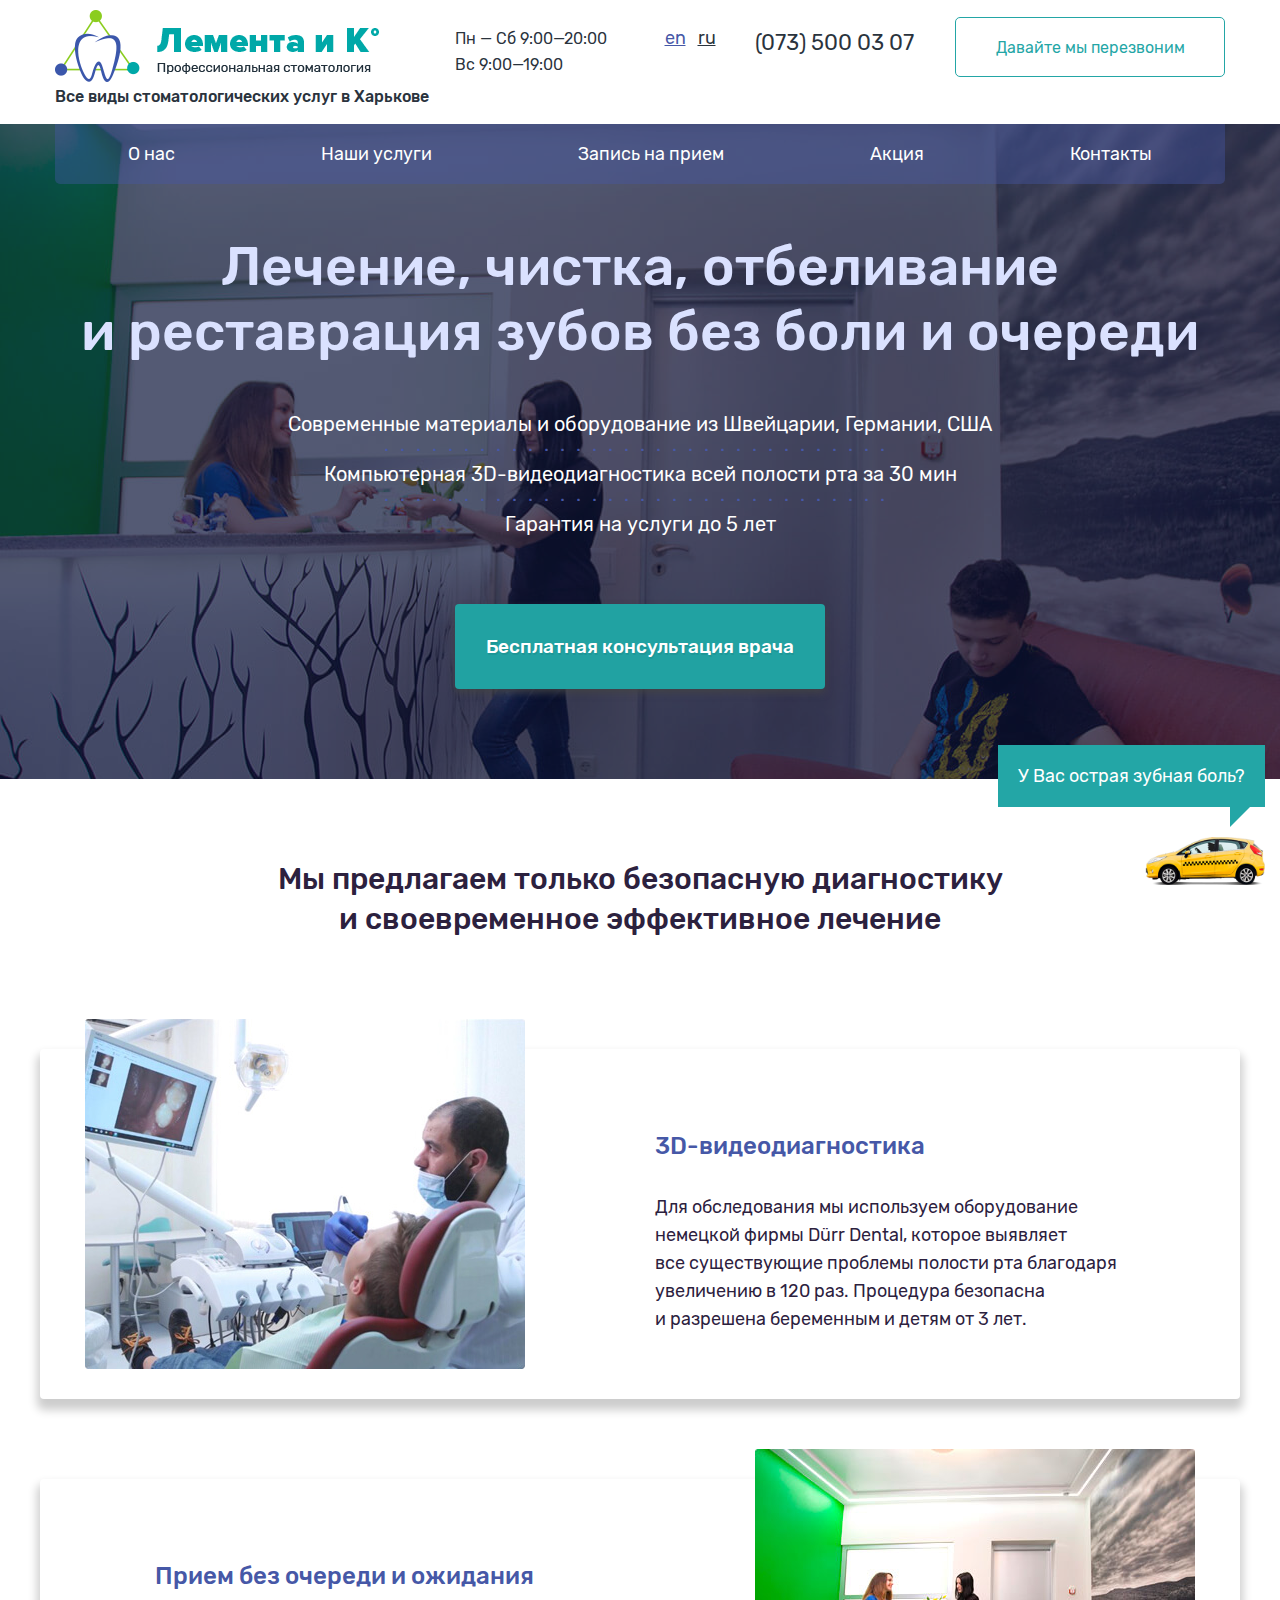
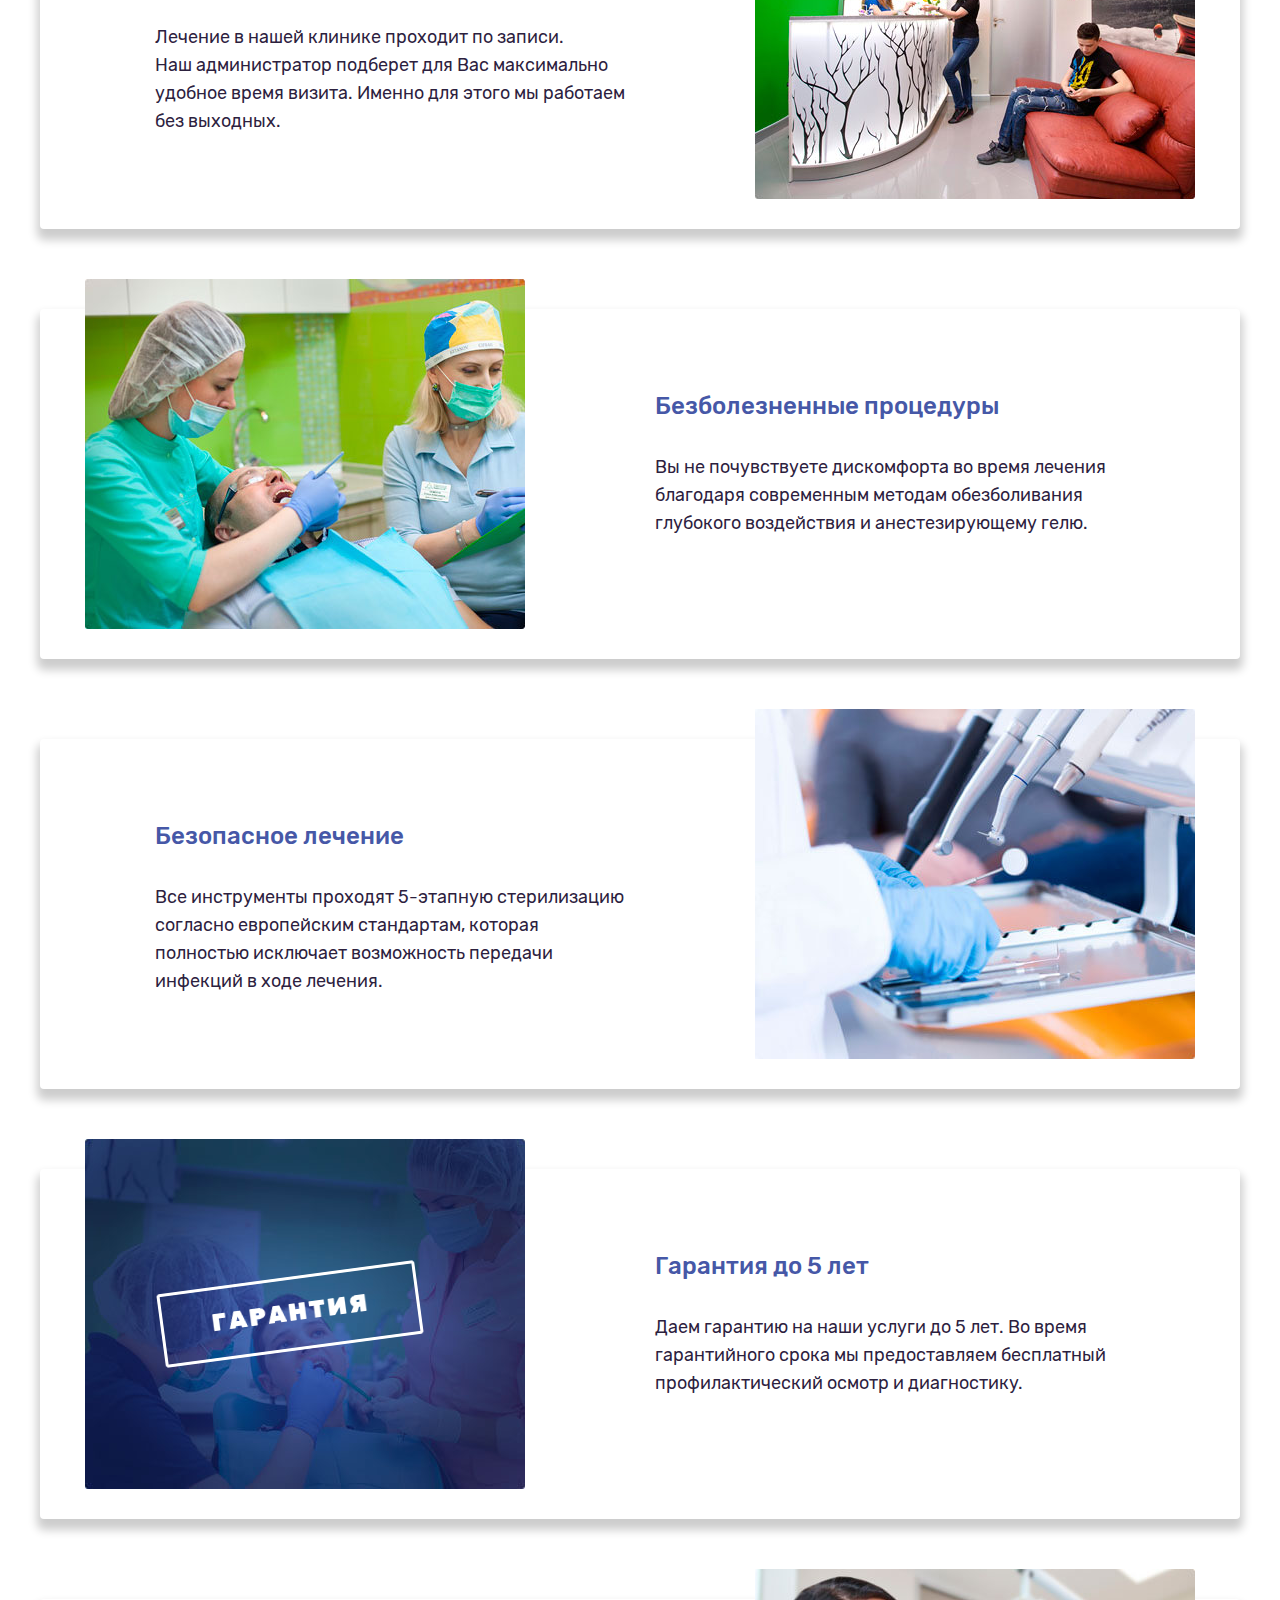
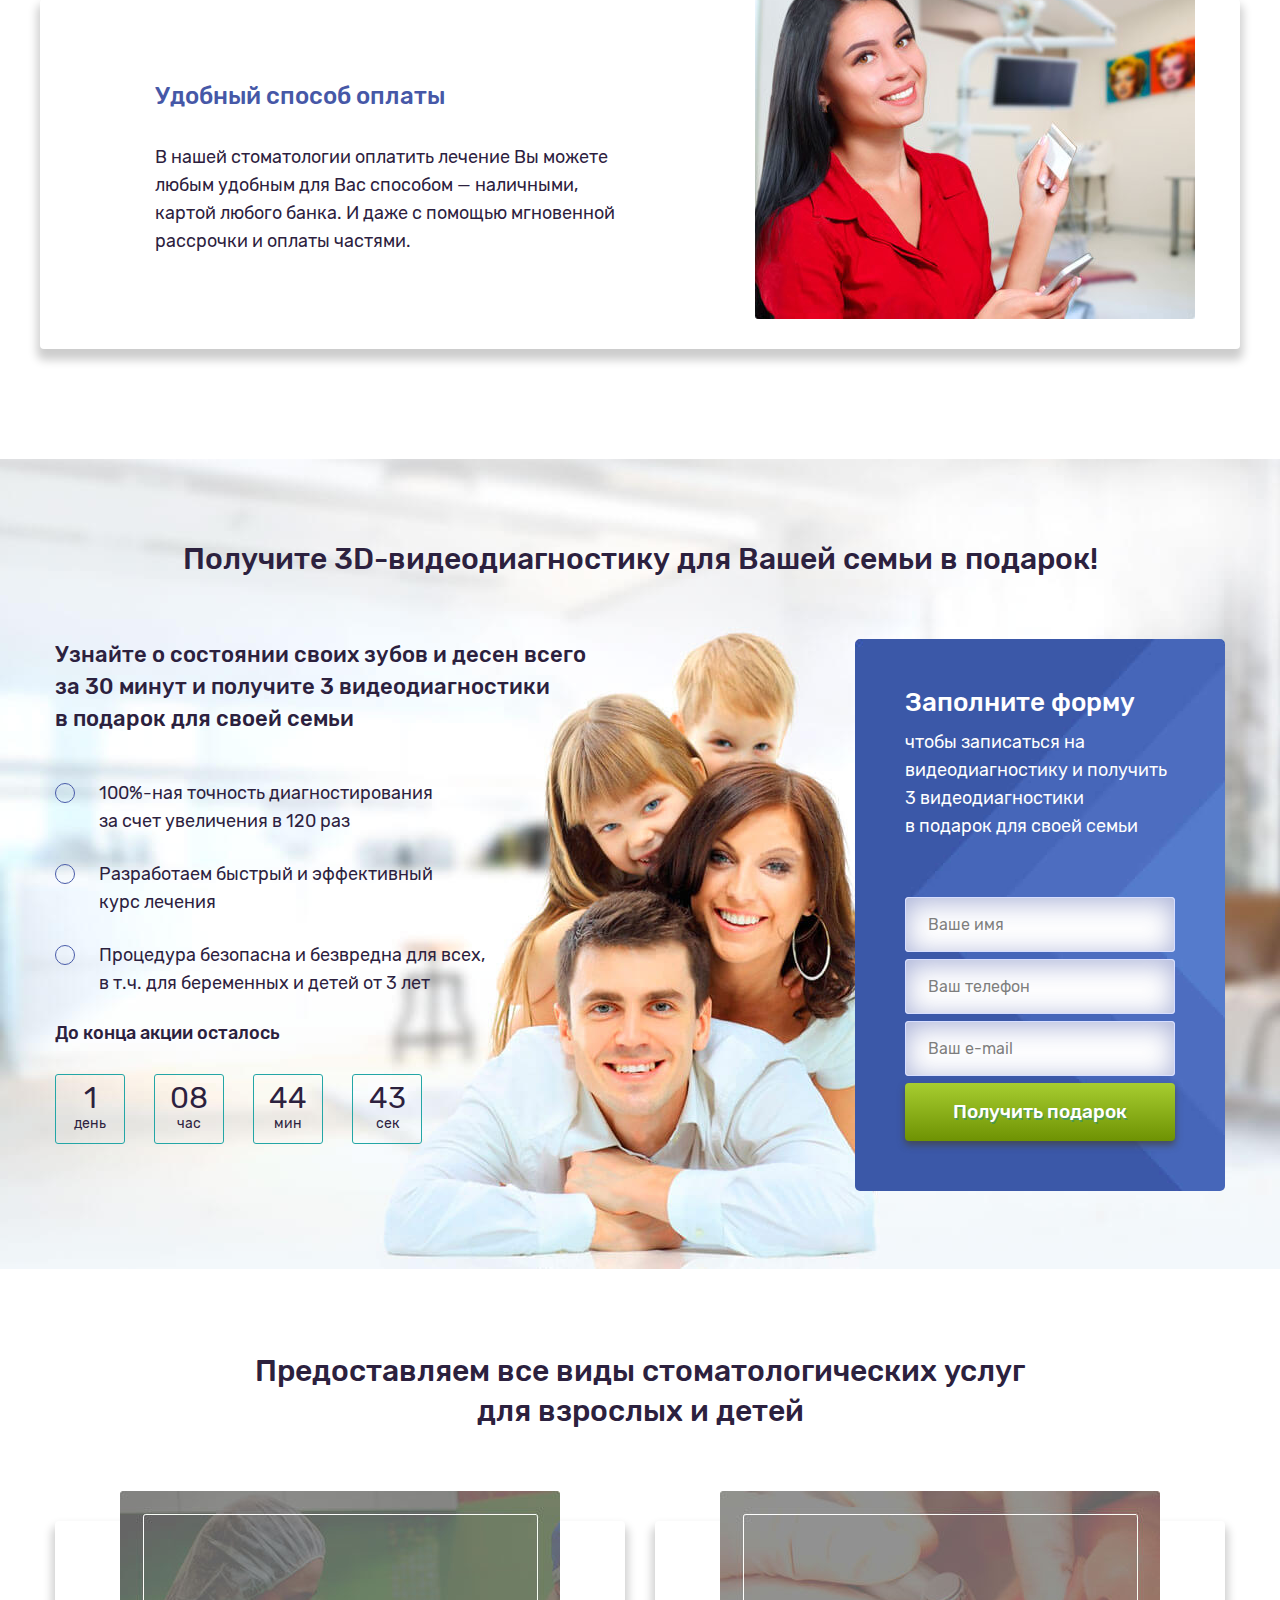
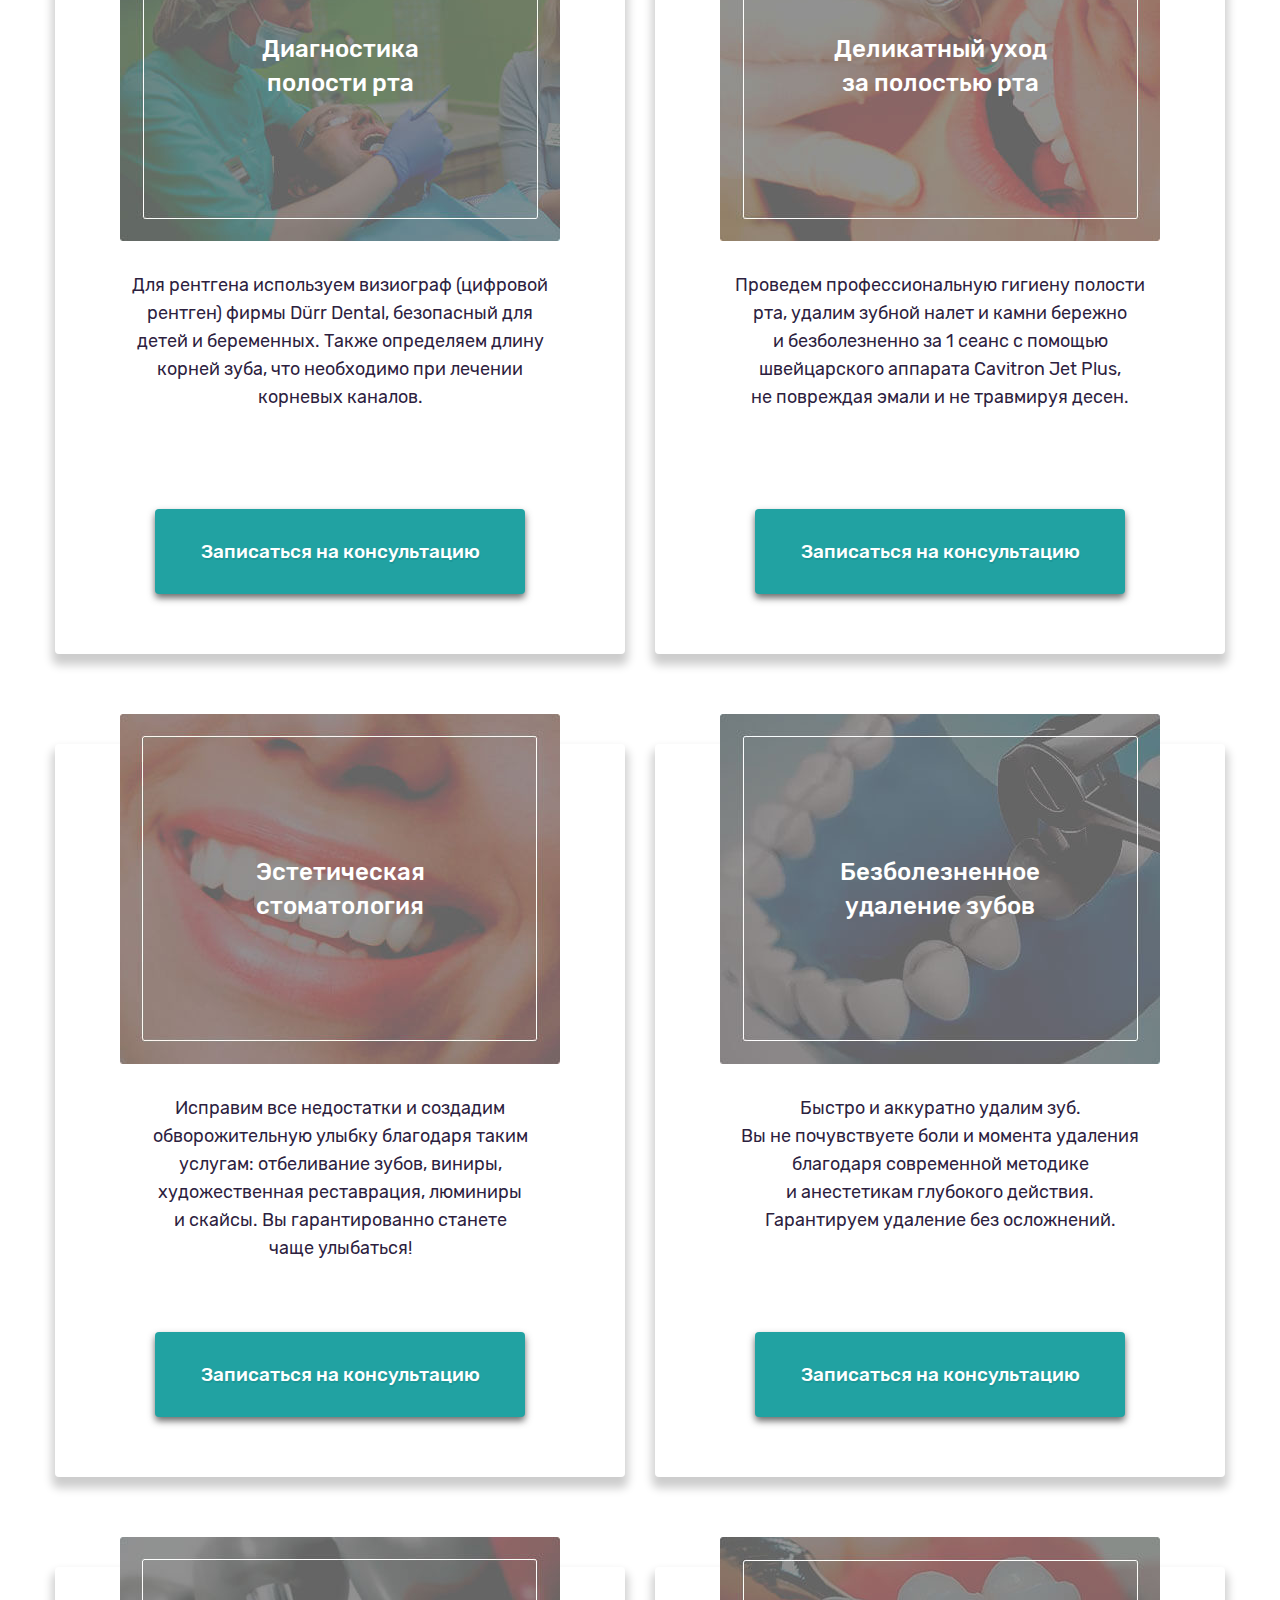
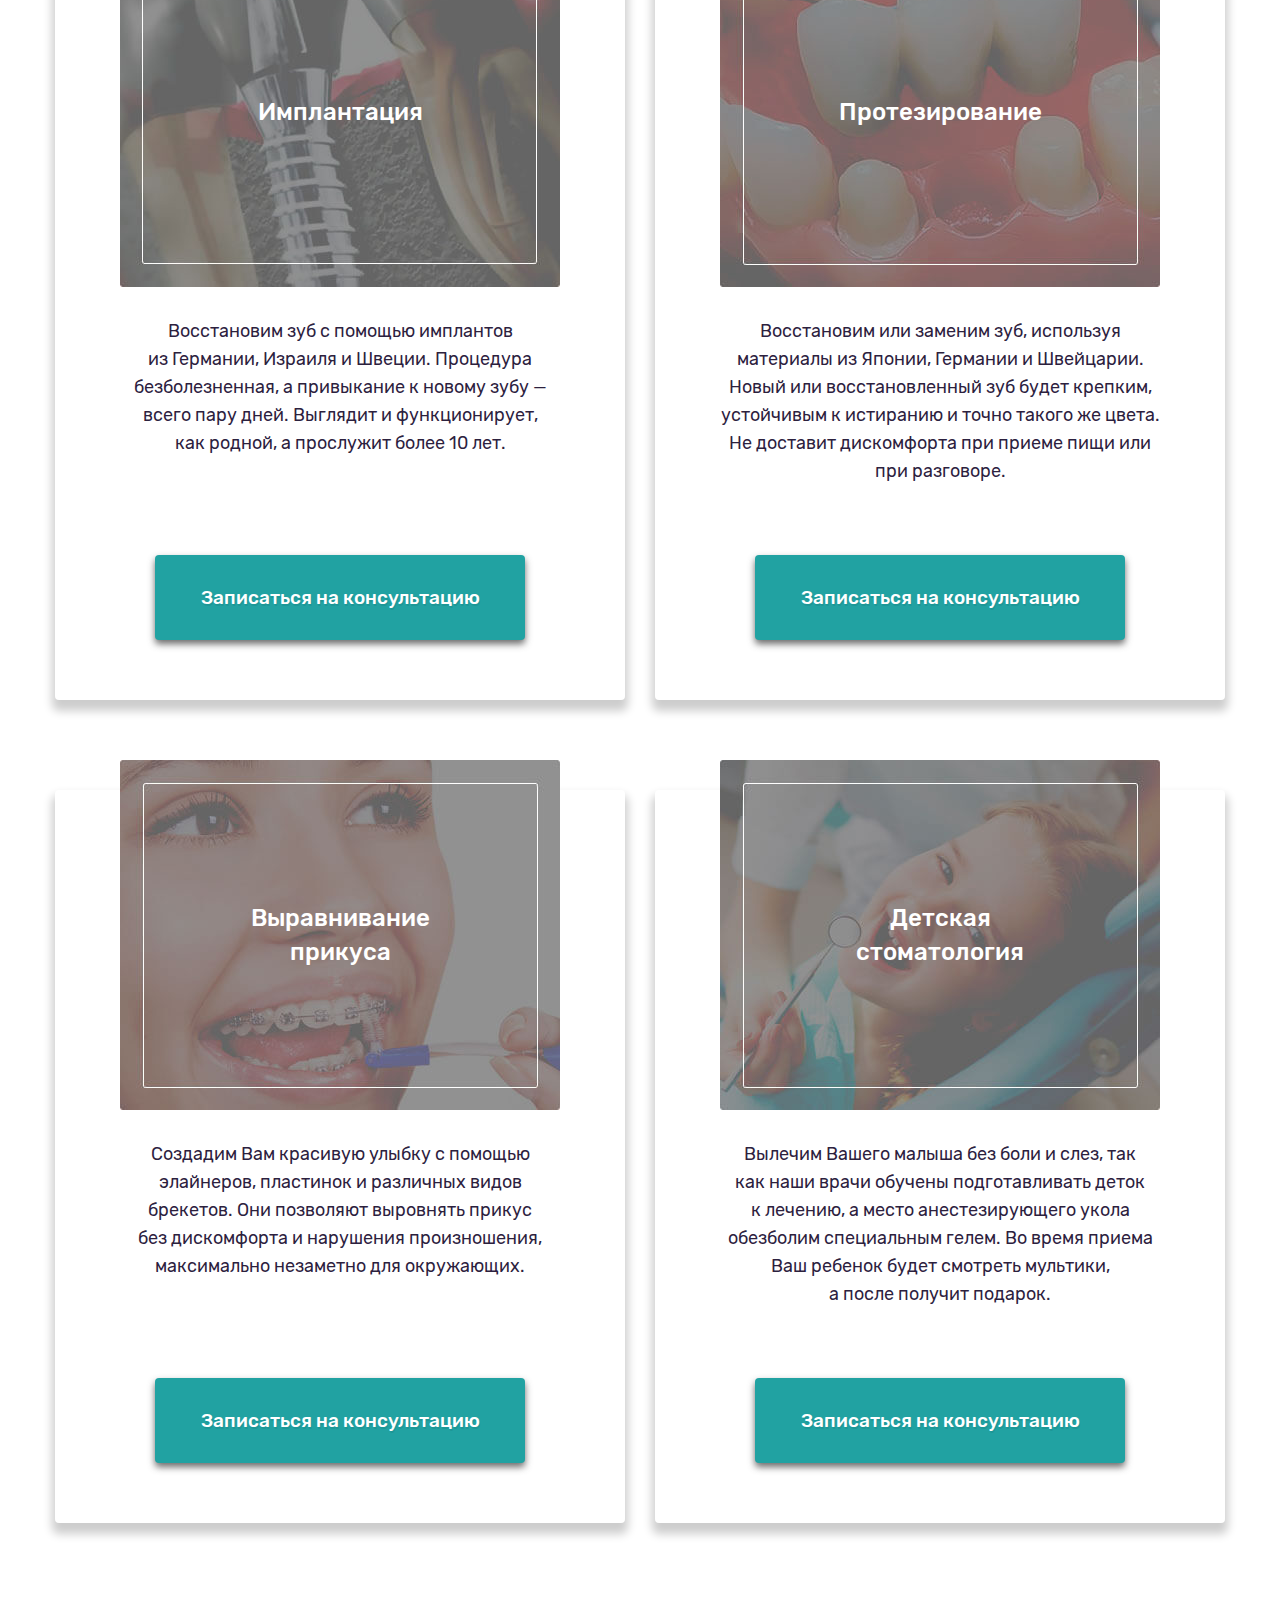
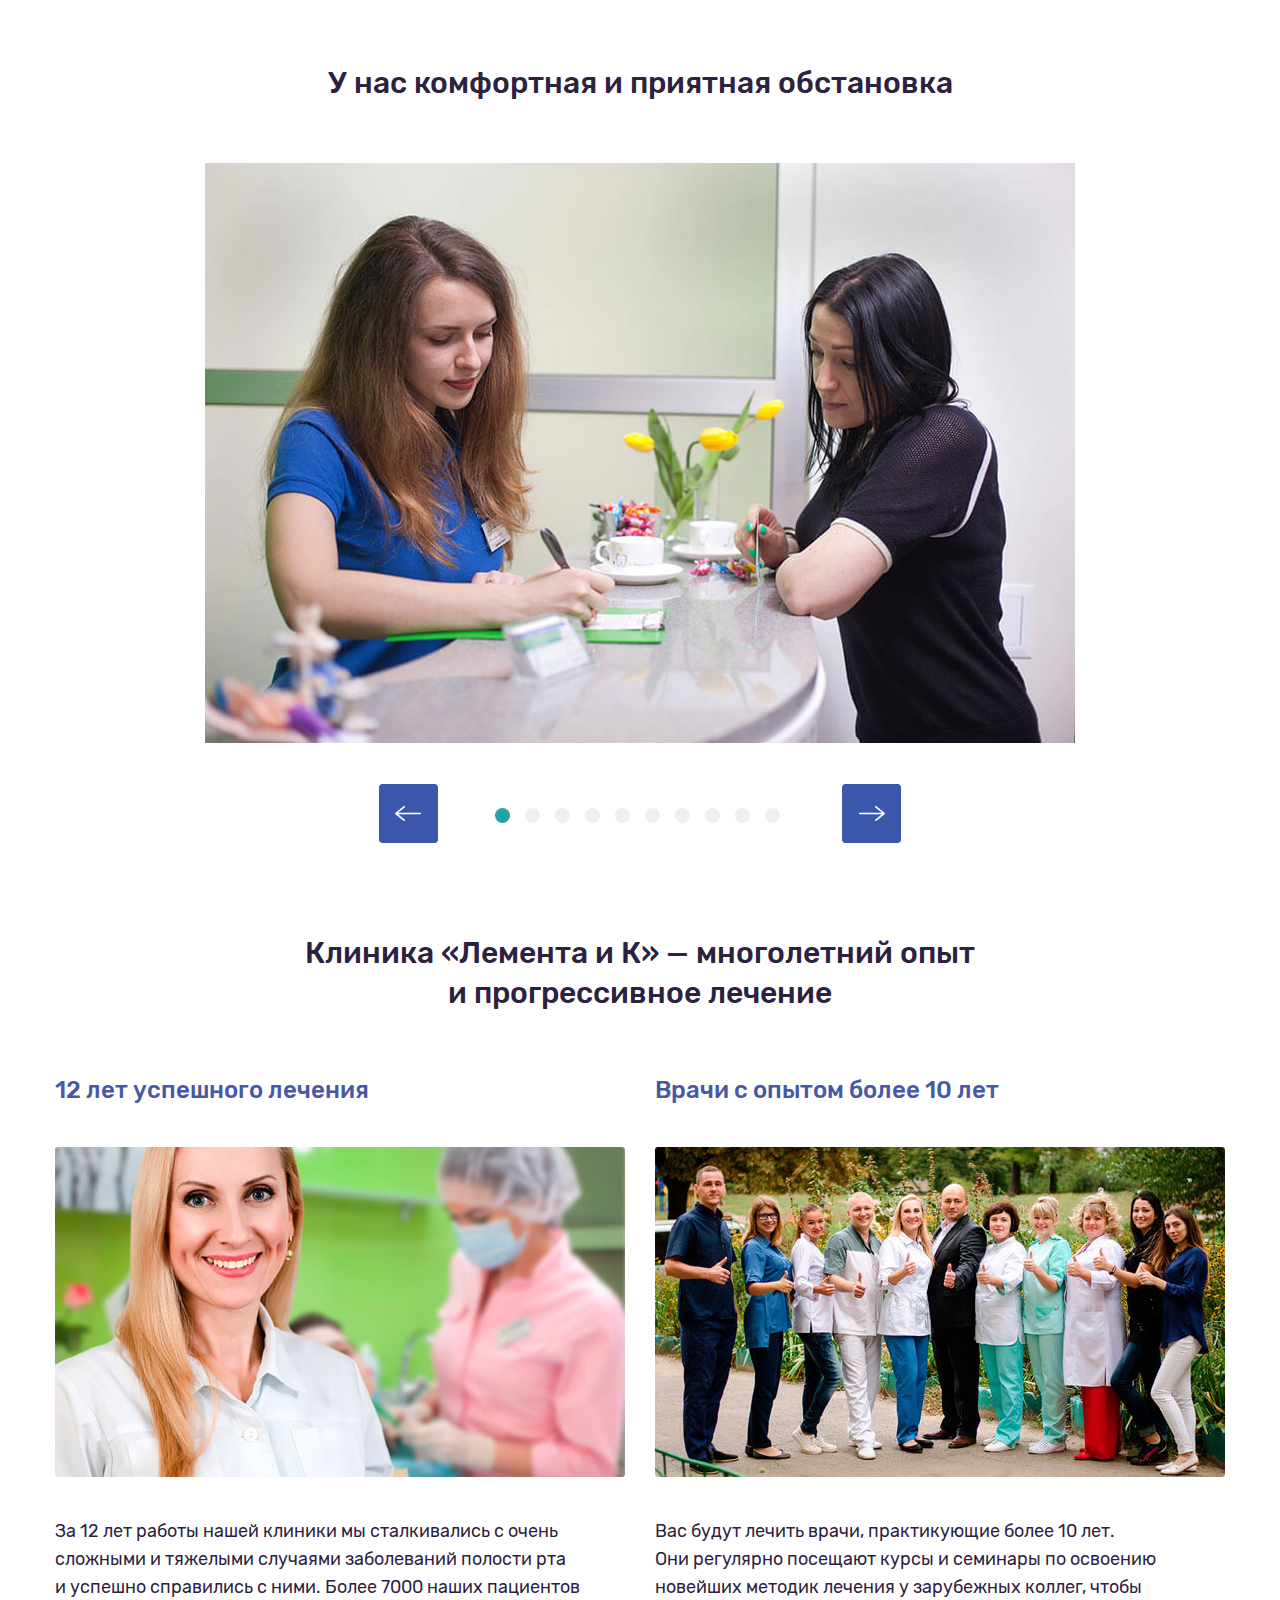
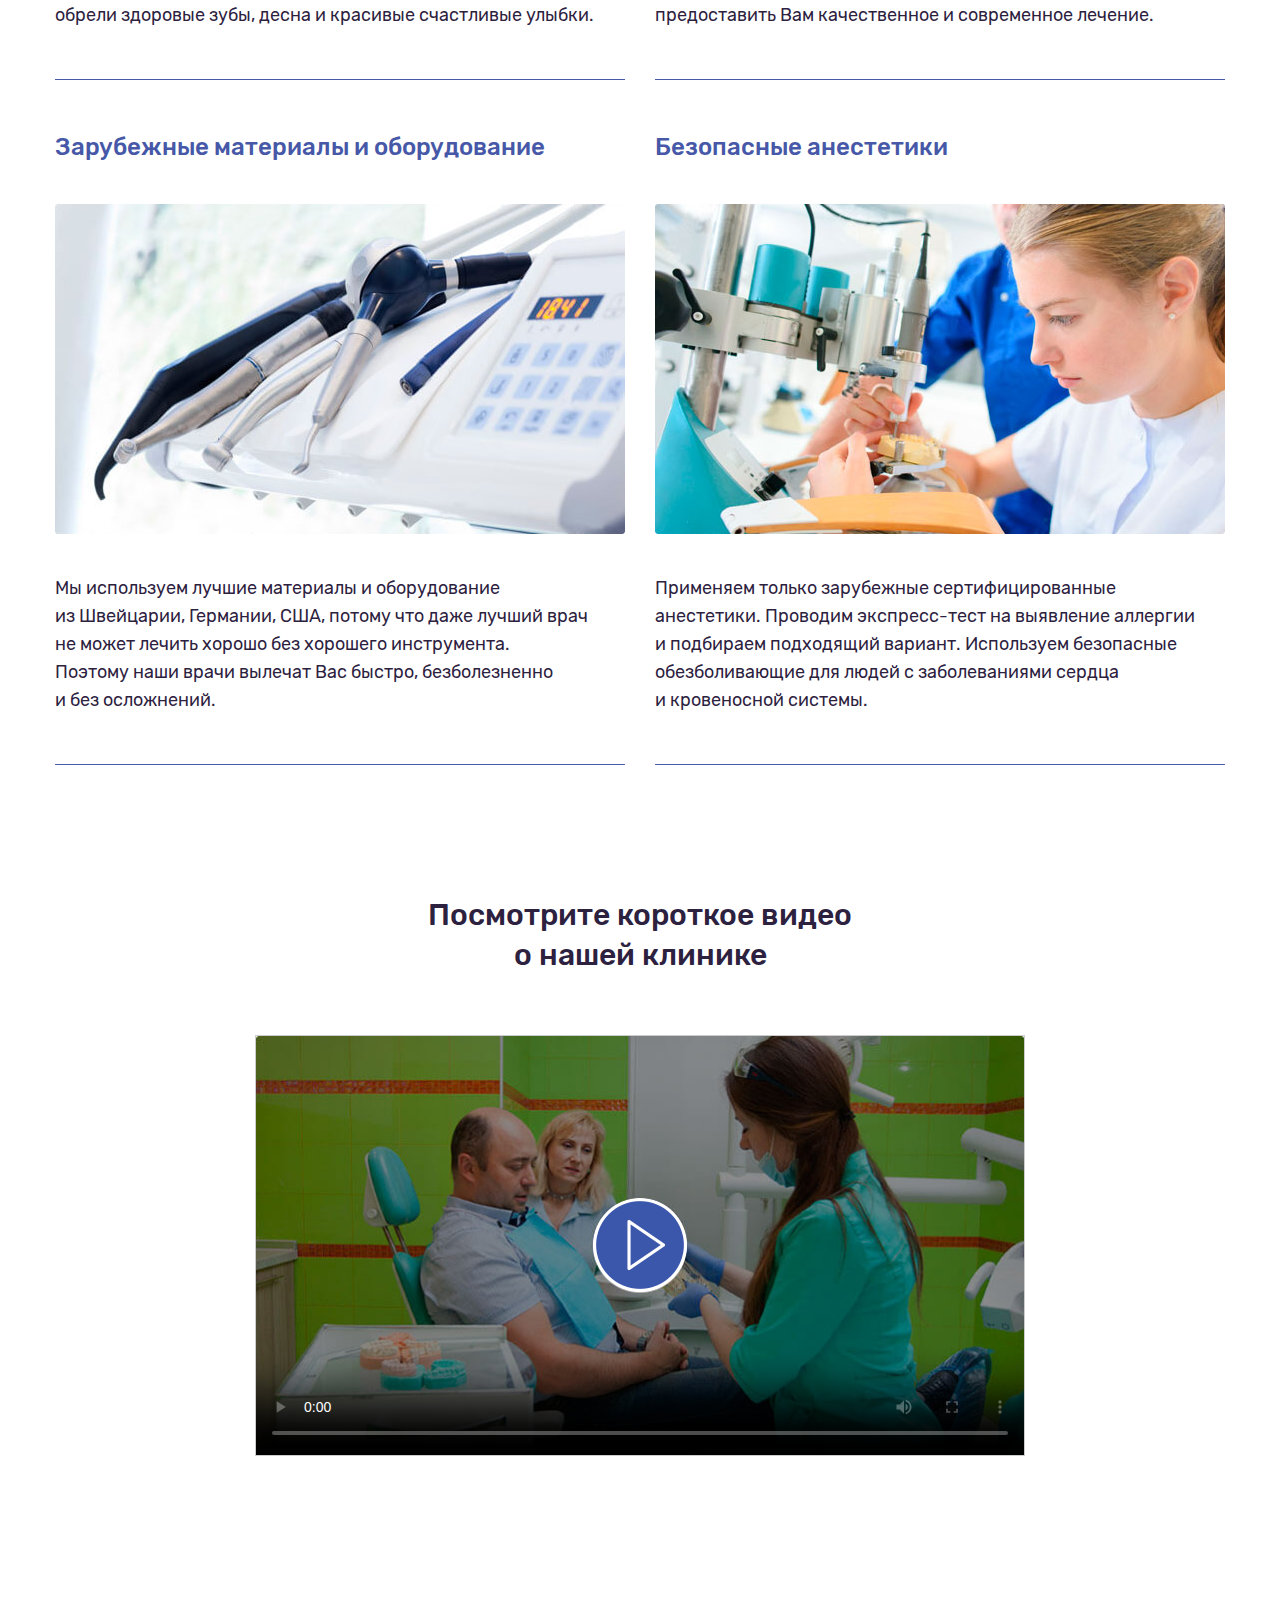
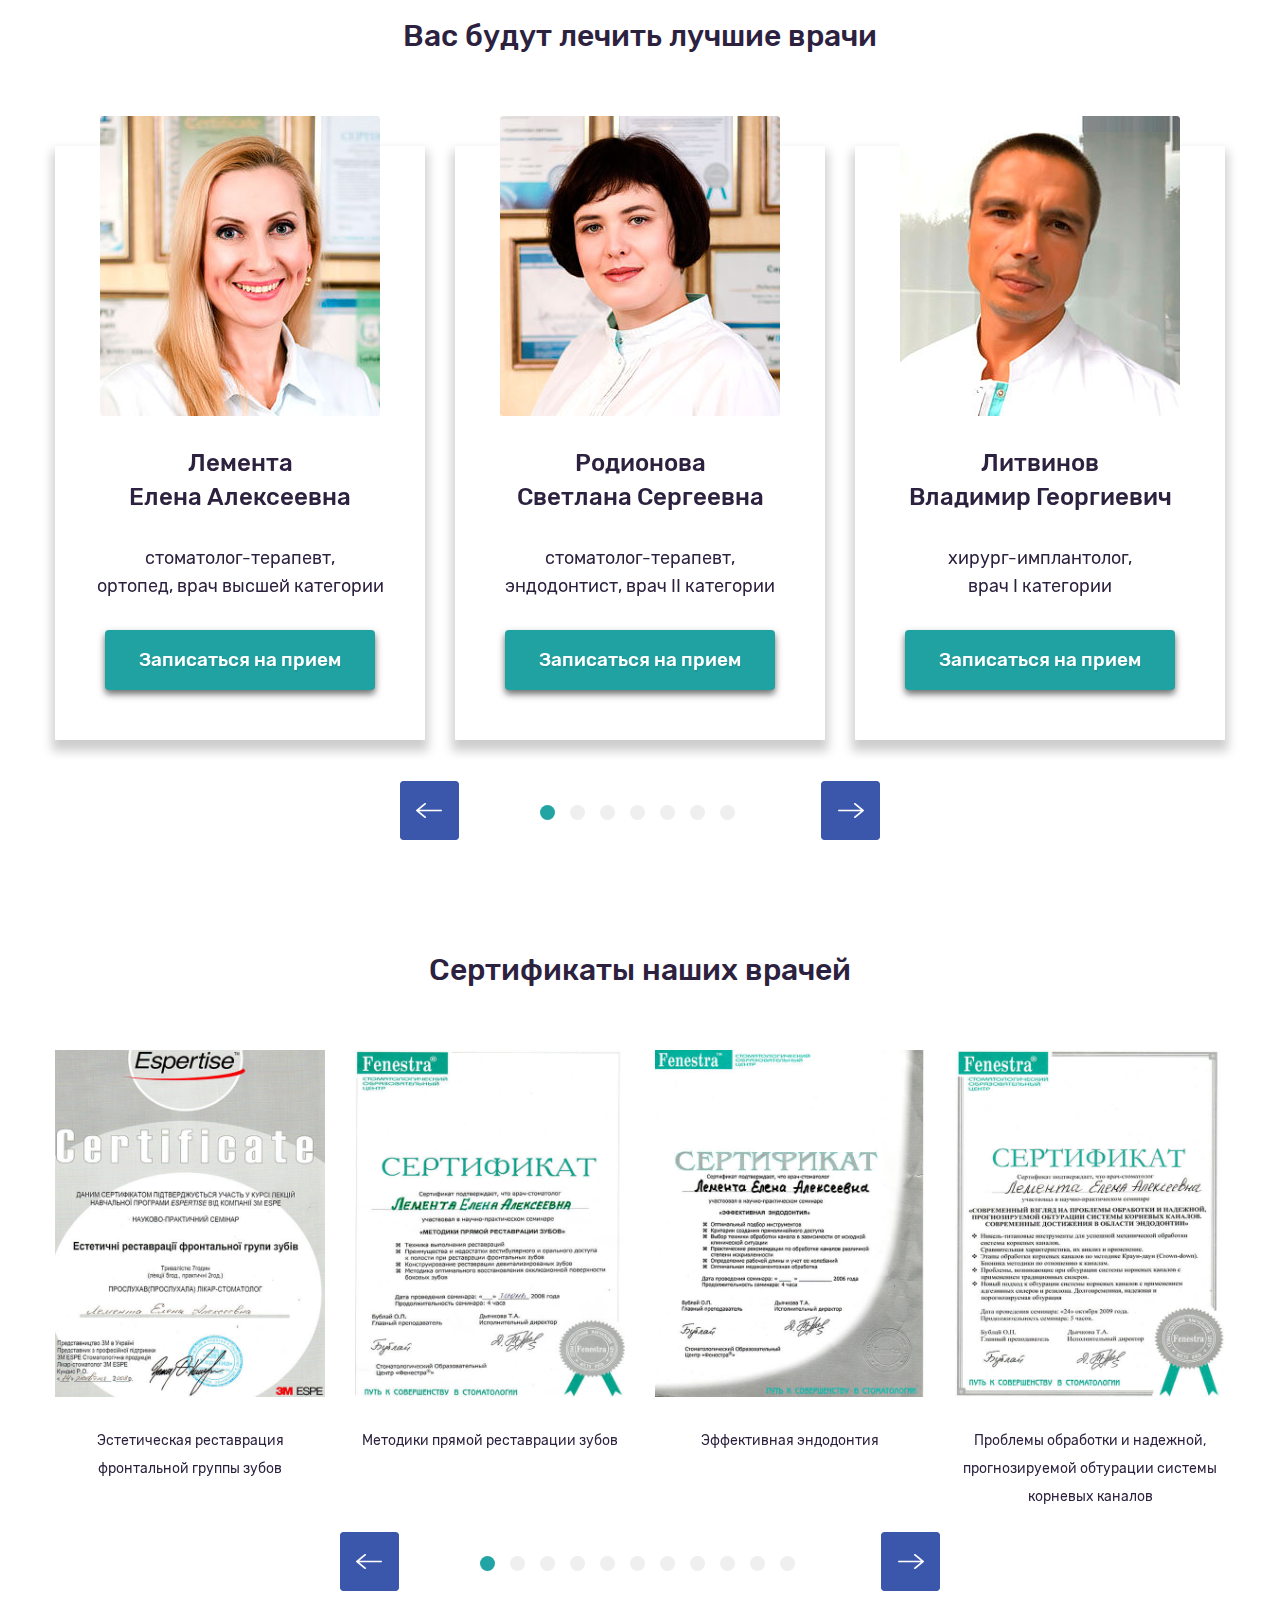
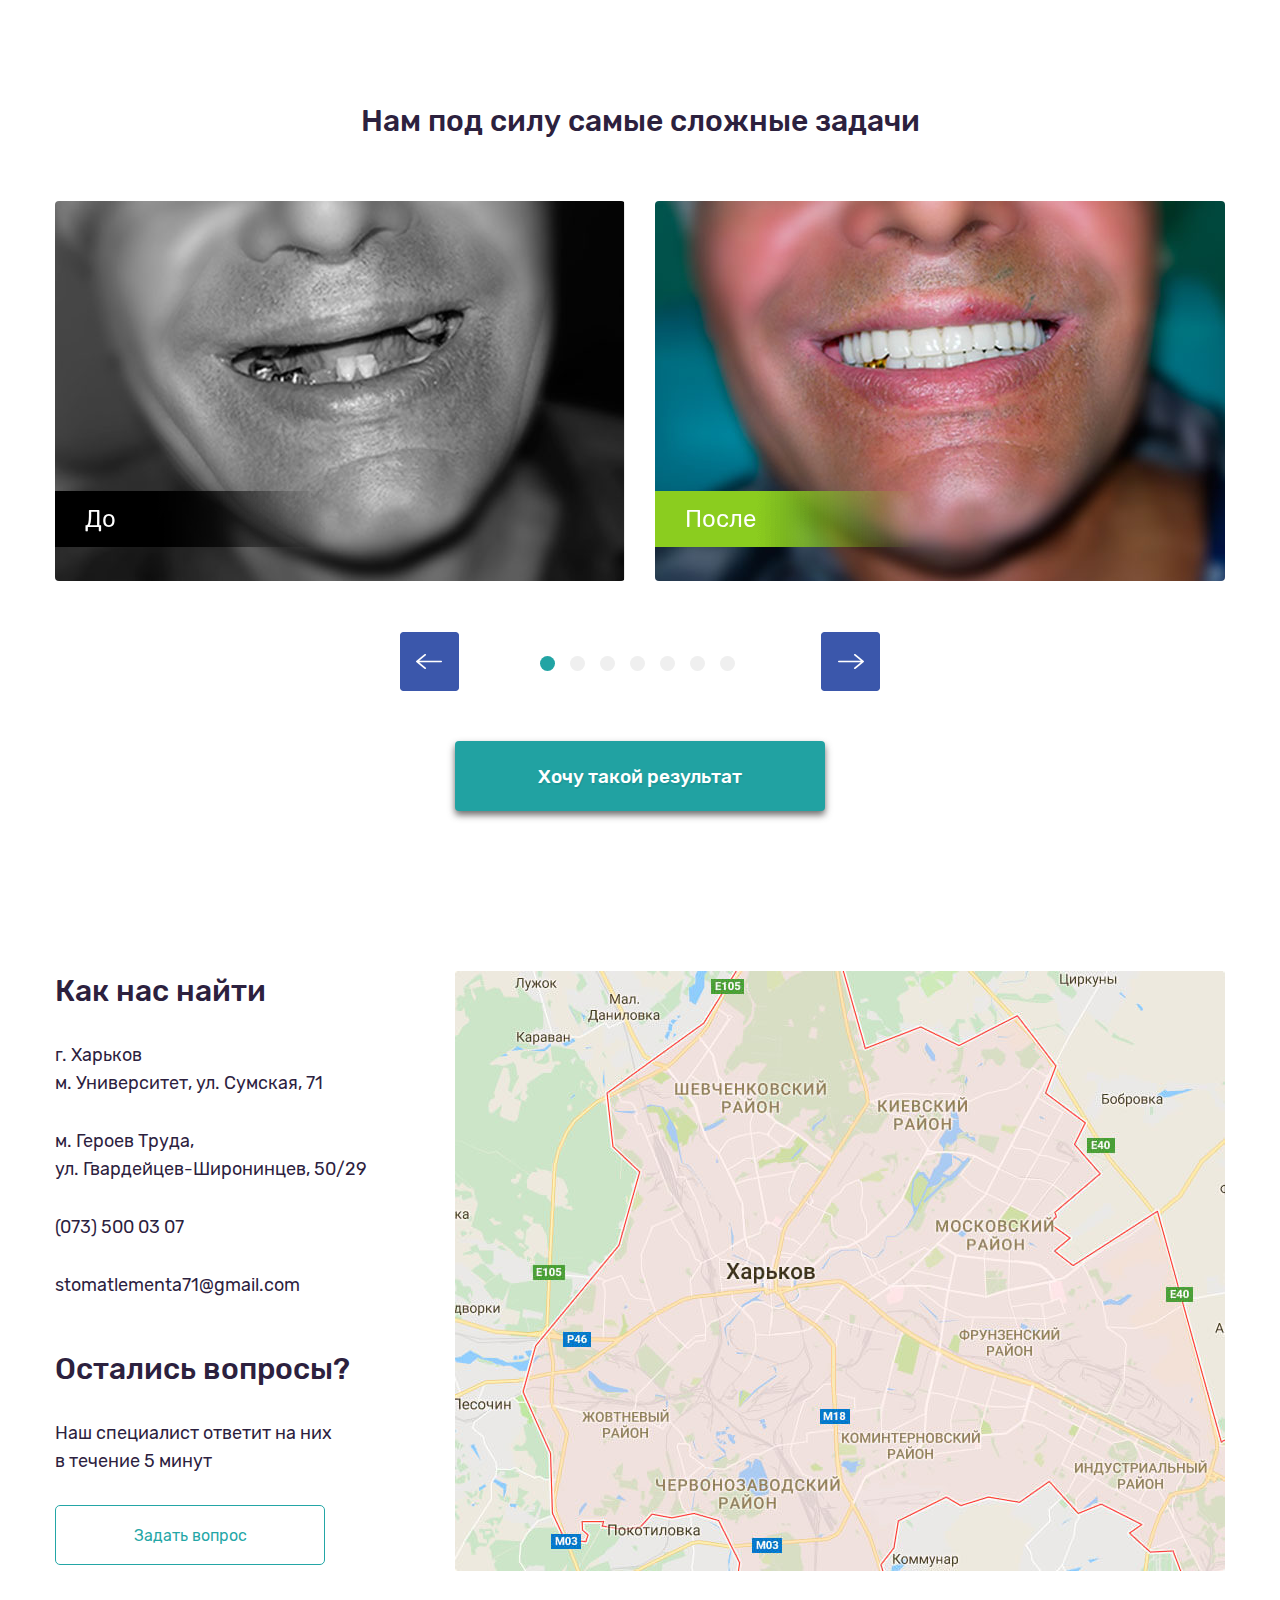
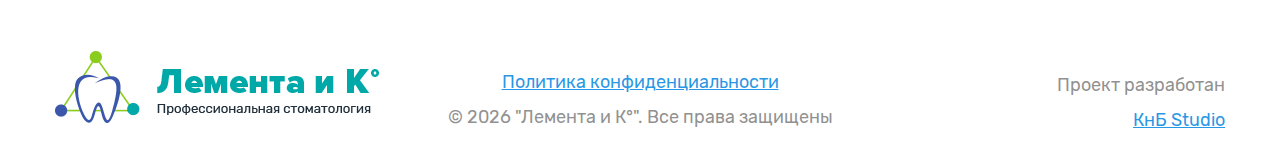
==== commit 0745351d: "24.08 + photo" ====
--- a/index.html
+++ b/index.html
@@ -309,9 +309,6 @@
 							<img src="img/photo_3.jpg" alt="">
 						</div>
 						<div class="photo_item">
-							<img src="img/photo_4.jpg" alt="">
-						</div>
-						<div class="photo_item">
 							<img src="img/photo_5.jpg" alt="">
 						</div>
 						<div class="photo_item">
@@ -326,7 +323,9 @@
 						<div class="photo_item">
 							<img src="img/photo_9.jpg" alt="">
 						</div>
-						
+						<div class="photo_item">
+							<img src="img/photo_11.jpg" alt="">
+						</div>
 					</div>
 				</div>
 		</div>
